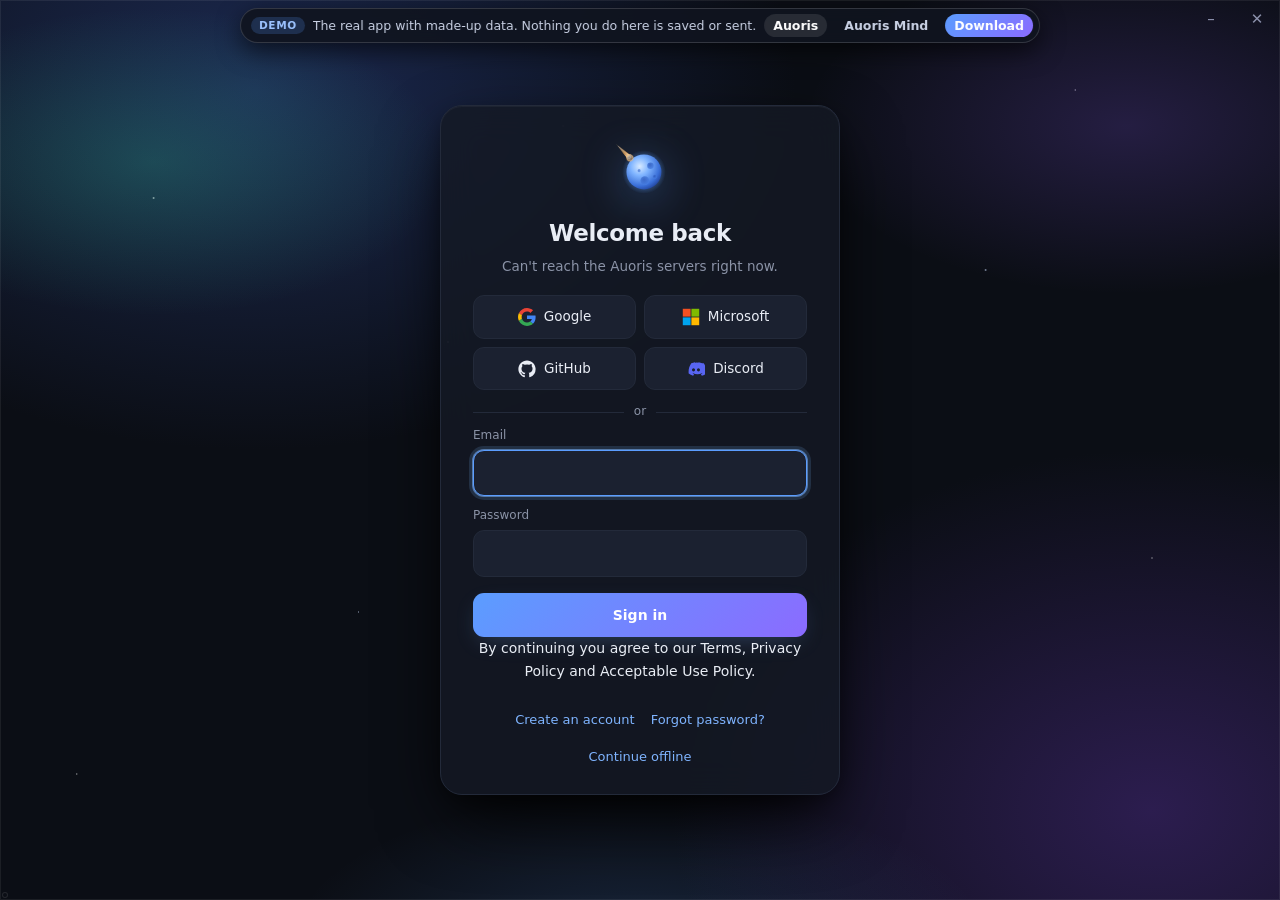
==== docs/demo/index.html @ c7fcf9b1 "Site: changelog v1.10.24" ====
<!DOCTYPE html>
<html>
<head>
<meta charset="utf-8">
<meta http-equiv="Content-Security-Policy" content="default-src 'none'; script-src 'self'; style-src 'unsafe-inline'; img-src 'self' data: blob: https:; media-src 'self' data: blob: https:; font-src data:; connect-src 'self'; frame-src about: blob: data:; base-uri 'none'; form-action 'none'"><script src="demo.js" data-version="1.10.24"></script>
<title>Auoris</title>
<style>
  :root {
    --bg: #0e1119; --side: #121622; --panel: #161b27; --panel2: #1d2331; --border: #262d3d; --border2: #33405a;
    --text: #e9edf5; --muted: #8b93a7; --dim: #5d6579;
    --text2: color-mix(in srgb, var(--text) 74%, var(--muted));   /* soft text: nav items, chips, menus */
    --field: color-mix(in srgb, var(--bg) 75%, transparent);        /* inputs and inset cards */
    --ease: cubic-bezier(.2, .8, .2, 1);
    --acc: #7fb4ff; --acc2: #5b9dff; --accbg: #141d33; --accline: #2b4680;
    --ok: #6ee7a0; --warn: #fbbf5a; --err: #ff7b7b; --code: #0c0c0e; --think: #c4b5fd;
  }
  * { box-sizing: border-box; }
  html, body { margin: 0; height: 100%; background: var(--bg); color: var(--text);
    font: 14px/1.6 "Segoe UI Variable Text", "Segoe UI", system-ui, sans-serif; overflow: hidden; }
  body { display: flex; }
  ::-webkit-scrollbar { width: 10px; height: 10px; }
  ::-webkit-scrollbar-thumb { background: var(--border2); border-radius: 10px; border: 3px solid transparent; background-clip: content-box; }
  ::-webkit-scrollbar-thumb:hover { background-color: var(--dim); }
  button, select { background: transparent; color: var(--text); border: 1px solid transparent;
    border-radius: 8px; padding: 6px 10px; cursor: pointer; font: inherit; font-size: 13px; }
  select { appearance: none; padding-right: 22px;
    background: url("data:image/svg+xml,%3Csvg xmlns='http://www.w3.org/2000/svg' width='10' height='6'%3E%3Cpath d='M1 1l4 4 4-4' stroke='%238e8e97' fill='none' stroke-width='1.5'/%3E%3C/svg%3E") no-repeat right 8px center; }
  select option { background: var(--panel); }
  .btn { border-color: var(--border); background: var(--panel2); }
  .btn:hover, select:hover, .icon:hover { background-color: var(--panel2); border-color: var(--border2); }
  .primary { background: var(--acc); color: #08111f; font-weight: 600; border-color: var(--acc); }
  .primary:hover { background: color-mix(in srgb, var(--acc) 78%, #fff); border-color: color-mix(in srgb, var(--acc) 78%, #fff); }
  .danger { background: var(--accbg); border-color: var(--accline); color: var(--acc); }
  .icon { color: var(--muted); padding: 6px 8px; }
  .icon:hover { color: var(--text); }
  .logo { flex: none; }
  .mic-rec { color: var(--err) !important; animation: ring 1.6s infinite; }

  /* ---- sidebar */
  #side { width: 264px; flex: none; background: var(--side); border-right: 1px solid var(--border);
    display: flex; flex-direction: column; min-height: 0; }
  body.noside #side { display: none; }
  @media (max-width: 760px) { body:not(.showside) #side { display: none; } }
  .brand { display: flex; align-items: center; gap: 10px; padding: 0 16px; height: 46px; margin-bottom: 8px; cursor: default; user-select: none; }
  .brand b { font-size: 15px; font-weight: 600; letter-spacing: .01em; }
  .sidetop { padding: 0 12px 8px; display: flex; flex-direction: column; gap: 8px; }
  #newBtn { width: 100%; display: flex; align-items: center; justify-content: center; gap: 6px; }
  #search { background: var(--bg); color: var(--text); border: 1px solid var(--border); border-radius: 8px;
    padding: 7px 10px; font: inherit; font-size: 13px; outline: 0; }
  #search:focus { border-color: var(--accline); }
  .snav #search { margin: 4px 0; }
  #chats { flex: 1; overflow-y: auto; padding: 0 8px 12px; }
  .grp { color: var(--dim); font-size: 11px; font-weight: 600; text-transform: uppercase; letter-spacing: .06em; margin: 14px 10px 4px; }
  #dlgPane { position: absolute; right: 12px; top: 58px; bottom: 132px; width: min(400px, 40%); z-index: 30; display: flex; flex-direction: column;
    background: var(--side); border: 1px solid var(--border); border-radius: 14px; box-shadow: 0 10px 40px rgba(0,0,0,.35); overflow: hidden; }
  #dlgPane[hidden] { display: none; }
  body.dlgOpen #chat { padding-right: min(412px, 41%); }
  .dlgHead { display: flex; align-items: center; justify-content: space-between; padding: 10px 12px; border-bottom: 1px solid var(--border); }
  #dlgList { overflow: auto; padding: 10px; display: flex; flex-direction: column; gap: 10px; }
  .dlgItem { border: 1px solid var(--border); border-radius: 10px; padding: 10px; background: var(--bg); }
  .dlgItem.running { border-color: var(--accline); }
  .dlgItem.failed { border-color: var(--err); }
  .dlgTop { display: flex; justify-content: space-between; gap: 8px; font-size: 12px; margin-bottom: 6px; }
  .dlgModel { font-weight: 600; }
  .dlgState { color: var(--muted); }
  .dlgItem.running .dlgState { color: var(--acc); }
  .dlgPrompt summary { cursor: pointer; color: var(--muted); font-size: 12px; }
  .dlgText { white-space: pre-wrap; font-size: 12px; color: var(--muted); margin: 6px 0; max-height: 220px; overflow: auto; }
  .dlgResp { font-size: 13px; white-space: pre-wrap; overflow-wrap: anywhere; }
  .dlgResp p, .dlgResp ul, .dlgResp ol, .dlgResp pre { white-space: normal; margin: .4em 0; }
  .dlgResp pre { white-space: pre; overflow: auto; }
  .dlgImgs { display: flex; flex-wrap: wrap; gap: 6px; margin-top: 6px; }
  .dlgImgs img { width: 46%; border-radius: 8px; cursor: zoom-in; }
  .dlgImgs img.big { width: 100%; cursor: zoom-out; }
  .grp.chfold { cursor: pointer; text-transform: none; letter-spacing: 0; font-size: 12px; user-select: none; }
  .grp.chfold:hover { color: var(--fg, #ddd); }
  .ci.infold { margin-left: 12px; }
  .ci { display: flex; align-items: center; gap: 4px; padding: 7px 10px; border-radius: 8px; cursor: pointer; font-size: 13px; color: var(--text2); }
  .ci:hover { background: var(--panel2); }
  .ci.active { background: var(--accbg); color: var(--text); box-shadow: inset 2px 0 0 var(--acc); }
  .ci .t { flex: 1; overflow: hidden; text-overflow: ellipsis; white-space: nowrap; }
  .ci .acts { display: none; gap: 2px; }
  .ci:hover .acts { display: flex; }
  .ci .acts b { font-weight: normal; color: var(--muted); padding: 0 5px; border-radius: 5px; font-size: 12px; }
  .ci .acts b:hover { color: var(--text); background: var(--border2); }
  .ci input { flex: 1; min-width: 0; background: var(--bg); color: var(--text); border: 1px solid var(--acc); border-radius: 5px; font: inherit; padding: 1px 5px; outline: 0; }
  .sidefoot { border-top: 1px solid var(--border); padding: 8px 12px; }
  .sidefoot button { width: 100%; text-align: left; color: var(--muted); }
  .sidefoot button:hover { color: var(--text); background: var(--panel2); }

  /* ---- main */
  #main { flex: 1; display: flex; flex-direction: column; min-width: 0; }
  header { display: flex; align-items: center; gap: 8px; padding: 0 0 0 10px; height: 46px; flex: none; user-select: none; cursor: default; }
  .winctl { display: flex; align-self: stretch; margin-left: 6px; }
  .winctl button { width: 46px; height: 100%; border-radius: 0; border: 0; padding: 0; display: grid; place-items: center; color: var(--muted); }
  .winctl button:hover { background: var(--panel2); color: var(--text); }
  .winctl button:active { transform: none; background: var(--border2); }
  .winctl .x:hover { background: #e81123; color: #fff; }
  .winctl .x:active { background: #b40d1b; }
  .winctl svg { width: 10px; height: 10px; stroke: currentColor; fill: none; stroke-width: 1; shape-rendering: crispEdges; }
  .rz { position: fixed; z-index: 9999; }
  .rz.n, .rz.s { left: 8px; right: 8px; height: 5px; cursor: ns-resize; } .rz.n { top: 0; } .rz.s { bottom: 0; }
  .rz.e, .rz.w { top: 8px; bottom: 8px; width: 5px; cursor: ew-resize; } .rz.e { right: 0; } .rz.w { left: 0; }
  .rz.nw, .rz.ne, .rz.sw, .rz.se { width: 10px; height: 10px; }
  .rz.nw { top: 0; left: 0; cursor: nwse-resize; } .rz.se { bottom: 0; right: 0; cursor: nwse-resize; }
  .rz.ne { top: 0; right: 0; cursor: nesw-resize; } .rz.sw { bottom: 0; left: 0; cursor: nesw-resize; }
  body.maxed .rz { display: none; }
  body::after { content: ""; position: fixed; inset: 0; border: 1px solid #28314a; pointer-events: none; z-index: 10000; }
  body.maxed::after { display: none; }
  .dot { width: 8px; height: 8px; border-radius: 50%; background: var(--warn); flex: none; box-shadow: 0 0 0 3px #fbbf5a22; }
  .dot.ready { background: var(--ok); box-shadow: 0 0 0 3px #6ee7a022; }
  .dot.error { background: var(--err); box-shadow: 0 0 0 3px #ff7b7b22; }
  .dot.wait { background: var(--acc); box-shadow: 0 0 0 3px color-mix(in srgb, var(--acc) 14%, transparent); }
  #status { color: var(--muted); font-size: 13px; flex: 1; min-width: 80px; overflow: hidden; text-overflow: ellipsis; white-space: nowrap; }
  #cwdBtn { display: flex; align-items: center; gap: 6px; max-width: 45%; color: var(--muted); font-size: 12px; border-color: var(--border); }
  #cwd { font-family: "Cascadia Code", Consolas, monospace; overflow: hidden; text-overflow: ellipsis; white-space: nowrap; direction: rtl; }
  #chat { flex: 1; overflow-y: auto; padding: 8px 20px; }
  .inner { max-width: 820px; margin: 0 auto; }
  .msg { margin: 0 0 18px; }
  .msg.user .bubble { background: var(--panel2); border-radius: 16px 16px 4px 16px;
    padding: 9px 15px; margin-left: auto; max-width: 80%; width: fit-content; white-space: pre-wrap; word-wrap: break-word; }
  .msg.user .atts { display: flex; gap: 6px; flex-wrap: wrap; justify-content: flex-end; margin-bottom: 6px; }
  .msg.assistant .bubble { word-wrap: break-word; }
  .bubble p { margin: 0 0 10px; }
  .bubble > :last-child { margin-bottom: 0; }
  .bubble pre { background: var(--code); border: 1px solid var(--border); border-radius: 10px;
    padding: 12px 14px; overflow-x: auto; position: relative; }
  .bubble code { font-family: "Cascadia Code", Consolas, monospace; font-size: 12.5px; }
  .bubble :not(pre) > code { background: var(--panel2); padding: 1px 6px; border-radius: 5px; color: color-mix(in srgb, var(--acc) 55%, #fff); }
  .bubble h2, .bubble h3, .bubble h4 { margin: 16px 0 8px; line-height: 1.3; }
  .bubble ul, .bubble ol { margin: 0 0 10px; padding-left: 22px; }
  .bubble, .bubble *, pre, pre *, code, #log { -webkit-user-select: text; user-select: text; cursor: text; }
  .bubble button, pre button, .turnbar, .turnbar * { -webkit-user-select: none; user-select: none; cursor: pointer; }
  .copy { position: absolute; top: 7px; right: 7px; padding: 2px 8px; font-size: 11px; color: var(--muted); border: 1px solid var(--border); background: var(--panel); opacity: 0; transition: opacity .15s; }
  pre:hover .copy { opacity: 1; }
  details.think { margin: 0 0 10px; font-size: 13px; }
  details.think summary { cursor: pointer; color: var(--think); list-style: none; display: inline-flex; align-items: center; gap: 6px; user-select: none; }
  details.think summary::before { content: "▸"; font-size: 10px; transition: transform .15s; }
  details.think[open] summary::before { transform: rotate(90deg); }
  details.think div { white-space: pre-wrap; color: var(--muted); border-left: 2px solid #3b3358; padding-left: 12px; margin-top: 6px; max-height: 320px; overflow-y: auto; }
  .tool { border: 1px solid var(--border); border-radius: 10px; margin: 6px 0; background: var(--panel); overflow: hidden; }
  .tool .head { display: flex; align-items: center; gap: 10px; padding: 7px 12px; cursor: pointer; font-size: 12.5px; }
  .tool .head:hover { background: var(--panel2); }
  .tool .ico { width: 16px; text-align: center; color: var(--muted); }
  .tool .name { color: var(--text); font-weight: 600; white-space: nowrap; }
  .tool .summary { color: var(--muted); overflow: hidden; text-overflow: ellipsis; white-space: nowrap; flex: 1; font-family: "Cascadia Code", Consolas, monospace; font-size: 12px; }
  .tool .state { font-size: 11px; padding: 1px 8px; border-radius: 20px; background: var(--panel2); color: var(--muted); }
  .tool .state.done { color: var(--ok); background: #6ee7a014; }
  .tool .state.bad { color: var(--err); background: #ff7b7b14; }
  .tool .body { display: none; border-top: 1px solid var(--border); }
  .tool.open .body { display: block; }
  .tool pre { margin: 0; padding: 10px 12px; max-height: 360px; overflow: auto; font: 12px/1.5 "Cascadia Code", Consolas, monospace; white-space: pre-wrap; word-break: break-word; background: var(--code); }
  .tool .args { border-bottom: 1px solid var(--border); color: var(--text2); }
  .approve { display: flex; gap: 8px; align-items: center; padding: 9px 12px; background: var(--accbg); border-top: 1px solid var(--accline); font-size: 13px; flex-wrap: wrap; }
  .approve span { flex: 1; color: var(--acc); min-width: 120px; font-weight: 600; }
  .errbox { color: var(--err); border: 1px solid var(--accline); background: var(--accbg); padding: 9px 13px; border-radius: 10px; margin: 8px 0; white-space: pre-wrap; font-size: 13px; }
  #working { display: none; align-items: center; gap: 10px; color: var(--muted); font-size: 12.5px; margin: 4px 0 16px; }
  #working.on { display: flex; }
  #working .dots { display: inline-flex; gap: 4px; }
  #working .dots i { width: 6px; height: 6px; border-radius: 50%; background: var(--acc); animation: blink 1.2s infinite ease-in-out; }
  #working .dots i:nth-child(2) { animation-delay: .2s; } #working .dots i:nth-child(3) { animation-delay: .4s; }
  @keyframes blink { 0%, 80%, 100% { opacity: .2; transform: scale(.8); } 40% { opacity: 1; transform: scale(1); } }
  .turnbar { display: flex; gap: 2px; margin: -10px 0 14px; }
  .turnbar button { color: var(--dim); font-size: 12px; padding: 3px 8px; }
  .turnbar button:hover { color: var(--text); background: var(--panel2); }

  /* ---- composer */
  #composer { padding: 6px 20px 16px; }
  #composer .inner { background: var(--panel); border: 1px solid var(--border); border-radius: 16px; padding: 10px 10px 8px;
    box-shadow: 0 8px 30px #0006; transition: border-color .15s; }
  #composer .inner:focus-within { border-color: var(--border2); }
  #composer.drag .inner { border-color: var(--acc); border-style: dashed; }
  /* queued follow-ups: shown in the chat as pending user bubbles */
  #queue:not(:empty) { display: flex; flex-direction: column; align-items: flex-end; gap: 10px; margin: 4px 0 18px; }
  .qi { max-width: 80%; display: flex; flex-direction: column; align-items: flex-end; gap: 4px; }
  .qi .qb { background: transparent; border: 1px dashed var(--border2); border-radius: 16px 16px 4px 16px; padding: 9px 15px;
    white-space: pre-wrap; word-wrap: break-word; color: var(--text2); }
  .qi .qm { display: flex; align-items: center; gap: 2px; font-size: 11.5px; color: var(--dim); }
  .qi .qm .qtag { display: inline-flex; align-items: center; gap: 5px; margin-right: 4px; }
  .qi .qm .qtag::before { content: ""; width: 6px; height: 6px; border-radius: 50%; background: var(--warn); animation: pulse 1.6s infinite; }
  .qi .qm button { padding: 2px 8px; font-size: 11.5px; color: var(--muted); opacity: 0; transition: opacity .15s, background .15s, color .15s; }
  .qi:hover .qm button, .qi.editing .qm button { opacity: 1; }
  .qi .qm button:hover { color: var(--text); background: var(--panel2); }
  .qi .qm button.now { color: var(--acc); opacity: 1; }
  .qi textarea { width: min(520px, 70vw); background: var(--panel2); color: var(--text); border: 1px solid var(--accline); border-radius: 14px;
    font: inherit; padding: 9px 14px; resize: vertical; min-height: 40px; outline: 0; }

  /* views */
  .view { flex: 1; display: flex; flex-direction: column; min-height: 0; overflow-x: clip; }
  .view[hidden] { display: none; }
  #exploreView, #routinesView { overflow-y: auto; }
  .vwrap { max-width: 980px; width: 100%; margin: 0 auto; padding: 8px 24px 40px; animation: riseIn .4s var(--ease) both; }
  .vhead { display: flex; align-items: flex-start; justify-content: space-between; gap: 16px; margin: 6px 0 18px; }
  .vhead h2 { margin: 0 0 4px; font-size: 22px; font-weight: 700; letter-spacing: -.01em; }
  .vsub { color: var(--muted); font-size: 13px; max-width: 640px; }
  .snav { display: flex; flex-direction: column; gap: 2px; }
  .navtabs { display: flex; gap: 2px; background: var(--panel2); border-radius: 8px; padding: 2px; margin: 4px 0 6px; }
  .navtab { flex: 1; text-align: center; font-size: 12px; font-weight: 600; padding: 5px 0; border-radius: 6px; color: var(--dim); }
  .navtab.on { background: var(--panel); color: var(--text); }
  .navgroup { display: flex; flex-direction: column; gap: 2px; }
  .navgroup[hidden] { display: none; }
  .snav button { display: flex; align-items: center; gap: 10px; width: 100%; text-align: left; color: var(--text2); padding: 7px 10px; }
  .snav button span { width: 18px; text-align: center; }
  .snav button:hover { background: var(--panel2); }
  .snav button.on { background: var(--accbg); color: var(--text); box-shadow: inset 2px 0 0 var(--acc); }
  /* Auoris (Minecraft, social) and Auoris Mind (the AI) are this one page: each hides the other's parts (appMode) */
  .app-auoris #modeSeg, .app-auoris #newBtn, .app-auoris #search, .app-auoris #chats, .app-auoris .navtabs, .app-auoris #navExplore,
  .app-auoris #navRoutines, .app-auoris #navBrowser, .app-auoris #navArtifacts, .app-auoris #navProjects, .app-auoris #dot, .app-auoris #status,
  .app-auoris #ctxMeter, .app-auoris #ttsStop, .app-auoris #incogBtn, .app-auoris #tasksBtn, .app-auoris #callBtn, .app-auoris #cwdBtn,
  .app-auoris .settabs [data-tab="model"], .app-auoris .settabs [data-tab="providers"], .app-auoris .settabs [data-tab="browser"],
  .app-auoris .settabs [data-tab="personas"], .app-auoris .settabs [data-tab="prompts"],
  .app-mind #navMinecraft, .app-mind #navMessages, .app-mind #navMind, .app-mind #mcMindBtn, .app-mind .settabs [data-tab="discord"] { display: none !important; }
  .app-auoris .sidefoot { margin-top: auto; }   /* the chat list that filled the sidebar is hidden */
  .snav b { font-weight: 500; }
  .snav kbd { margin-left: auto; font: 11px "Segoe UI", sans-serif; color: var(--dim); opacity: 0; transition: opacity .15s; }
  .snav button:hover kbd { opacity: 1; }
  .snav .ni { width: 18px; height: 18px; flex: none; fill: none; stroke: currentColor; stroke-width: 1.7; stroke-linecap: round; stroke-linejoin: round; opacity: .85; }
  .snav button { gap: 12px; }
  .snav .newnav .ni { color: var(--acc); opacity: 1; }
  .snav .newnav b { font-weight: 600; color: var(--text); }
  .pmenu .mh div { min-width: 0; overflow: hidden; } .pmenu .mh div > * { overflow: hidden; text-overflow: ellipsis; white-space: nowrap; }
  .pmenu .mh small { display: block; overflow: hidden; text-overflow: ellipsis; white-space: nowrap; }
  .snav em { margin-left: auto; font-style: normal; font-size: 11px; color: var(--acc); }
  /* explore */
  .pinitem .svav { width: 34px; height: 34px; flex: none; border-radius: 50%; display: grid; place-items: center; font-weight: 700; color: #fff; background-color: var(--c, #5b9dff); font-size: 13px; }
  .exbar input, .svform input, .svcomposer input, #composer input { color: var(--text); -webkit-text-fill-color: var(--text); caret-color: var(--text); }
  .histend { text-align: center; color: var(--muted); font-size: 12px; padding: 12px 0 6px; }
  .exbar { display: flex; gap: 8px; margin-bottom: 18px; }
  .exbar input { flex: 1; background: var(--panel); color: var(--text); border: 1px solid var(--border); border-radius: 10px; padding: 10px 14px; font: inherit; outline: 0; }
  .exbar input:focus { border-color: var(--accline); box-shadow: 0 0 0 3px color-mix(in srgb, var(--acc) 10%, transparent); }
  .exbar select { background-color: var(--panel); border: 1px solid var(--border); border-radius: 10px; padding: 0 30px 0 12px; }
  .exsec { margin-bottom: 20px; }
  .exinst { display: flex; flex-wrap: wrap; gap: 8px; }
  .ichip { display: flex; align-items: center; gap: 8px; background: var(--panel); border: 1px solid var(--border); border-radius: 10px; padding: 6px 6px 6px 12px; font-size: 13px; max-width: 100%; animation: pop .3s var(--ease) both; }
  .ichip.cur { border-color: var(--accline); background: var(--accbg); }
  .ichip .n { overflow: hidden; text-overflow: ellipsis; white-space: nowrap; max-width: 360px; }
  .ichip small { color: var(--dim); }
  .ichip button { padding: 3px 9px; font-size: 12px; color: var(--muted); }
  .ichip button:hover { color: var(--text); background: var(--panel2); }
  .ichip .cur-tag { font-size: 11px; color: var(--acc); padding: 0 6px; }
  .exgrid { display: grid; grid-template-columns: repeat(auto-fill, minmax(280px, 1fr)); gap: 10px; }
  .mcard { background: var(--panel); border: 1px solid var(--border); border-radius: 12px; padding: 12px 14px; cursor: pointer; text-align: left;
    display: flex; flex-direction: column; gap: 6px; animation: riseIn .4s var(--ease) both; transition: border-color .15s, transform .2s var(--ease), background .15s; }
  .mcard:hover { border-color: var(--accline); transform: translateY(-2px); background: var(--panel2); }
  .mcard .own { font-size: 11.5px; color: var(--dim); overflow: hidden; text-overflow: ellipsis; white-space: nowrap; }
  .mcard .nm { font-weight: 600; font-size: 14px; overflow: hidden; text-overflow: ellipsis; white-space: nowrap; }
  .mcard .st { display: flex; gap: 12px; font-size: 12px; color: var(--muted); flex-wrap: wrap; }
  .exmore { display: flex; flex-direction: column; align-items: center; gap: 10px; margin: 18px 0 8px; color: var(--dim); font-size: 12px; }
  .exmore button { min-width: 200px; }
  .psize { display: flex; align-items: center; gap: 6px; flex-wrap: wrap; }
  .pbadge { font-size: 12px; font-weight: 700; color: var(--text); background: var(--accbg); border: 1px solid var(--accline); padding: 1px 8px; border-radius: 6px; }
  .pbadge small { font-weight: 500; color: var(--muted); }
  #exSize { margin: -6px 0 18px; }
  .tagp { font-size: 10.5px; padding: 1px 7px; border-radius: 20px; background: var(--panel2); color: var(--muted); }
  .tagp.v { color: var(--think); background: #c4b5fd14; } .tagp.u { color: var(--warn); background: #fbbf5a14; }
  .exempty { color: var(--muted); padding: 30px; text-align: center; grid-column: 1 / -1; }
  .skel { height: 92px; border-radius: 12px; background: linear-gradient(90deg, var(--panel) 0%, var(--panel2) 50%, var(--panel) 100%) 0 0 / 200% 100%; animation: shimmer 1.3s linear infinite; }
  #exDlg { width: min(940px, 96vw); }
  .artcard { display: flex; align-items: center; gap: 12px; padding: 10px 14px; border: 1px solid var(--border); border-radius: 12px;
    background: var(--panel); margin-bottom: 8px; cursor: pointer; animation: riseIn .35s var(--ease) both; transition: border-color .15s, transform .15s var(--ease), background .15s; }
  .artcard:hover { border-color: var(--accline); background: var(--panel2); transform: translateX(2px); }
  .artcard .arti { font-size: 18px; flex: none; width: 26px; text-align: center; }
  .artcard .artmain { flex: 1; min-width: 0; }
  .artcard .artname { font-weight: 600; font-size: 13.5px; overflow: hidden; text-overflow: ellipsis; white-space: nowrap; }
  .artcard .artsub { font-size: 11.5px; color: var(--dim); overflow: hidden; text-overflow: ellipsis; white-space: nowrap; font-family: "Cascadia Code", Consolas, monospace; }
  .artcard .artmeta { flex: none; display: flex; align-items: center; gap: 10px; font-size: 12px; color: var(--muted); }
  .artcard .artwhen { white-space: nowrap; }
  .artcard .artchat { max-width: 200px; overflow: hidden; text-overflow: ellipsis; white-space: nowrap; }
  #switchDlg { width: min(480px, 92vw); }
  .swopt { display: flex; flex-direction: column; align-items: flex-start; gap: 2px; width: 100%; text-align: left;
    padding: 9px 12px; border-radius: 9px; margin-bottom: 4px; color: var(--text2); border: 1px solid transparent; background: transparent; }
  .swopt:hover { background: var(--panel2); border-color: var(--border); }
  .swopt small { color: var(--dim); font-size: 11.5px; }
  #exDlg .qtable td:nth-child(2), #exDlg .qtable td.q { white-space: nowrap; }
  #exDlg .qtable td.q small { display: block; }
  .exmeta { display: flex; flex-wrap: wrap; gap: 8px 18px; font-size: 12.5px; color: var(--muted); margin-bottom: 14px; }
  .exmeta b { color: var(--text); font-weight: 600; }
  .qtable { width: 100%; border-collapse: collapse; font-size: 13px; }
  .qtable th { text-align: left; font-size: 11px; color: var(--dim); text-transform: uppercase; letter-spacing: .05em; font-weight: 600; padding: 6px 8px; border-bottom: 1px solid var(--border); }
  .qtable td { padding: 8px; border-bottom: 1px solid var(--border); vertical-align: middle; }
  .qtable tr:last-child td { border-bottom: 0; }
  .qtable td.q { font-family: "Cascadia Code", Consolas, monospace; font-size: 12.5px; }
  .qtable td.act { text-align: right; white-space: nowrap; }
  .qtable td.meth { white-space: nowrap; }
  .qscroll { max-height: 46vh; overflow-y: auto; border: 1px solid var(--border); border-radius: 10px; }
  .qscroll .qtable th { position: sticky; top: 0; background: var(--panel); z-index: 1; }
  .exdlbar { display: flex; align-items: center; justify-content: space-between; gap: 12px; margin-bottom: 10px; }
  .mb { display: inline-block; font-size: 11px; padding: 1px 7px; border-radius: 20px; margin-right: 4px; cursor: default; }
  .mb.ok { color: var(--ok); background: #6ee7a014; } .mb.no { color: var(--dim); background: var(--panel2); text-decoration: line-through; }
  .mb.need { color: var(--warn); background: #fbbf5a14; }
  .mchk { font-size: 11.5px; color: var(--dim); animation: pulseTxt 1.2s ease-in-out infinite; }
  @keyframes pulseTxt { 50% { opacity: .4; } }
  .jprog { min-width: 170px; text-align: left; } .jprog .pbar { display: block; }
  .tools { display: grid; grid-template-columns: repeat(3, 1fr); gap: 8px; }
  .dtool { position: relative; display: flex; align-items: center; gap: 10px; padding: 9px 12px; border: 1px solid var(--border); border-radius: 12px; background: var(--panel); overflow: hidden; }
  .dtool .ti { width: 22px; height: 22px; border-radius: 50%; display: grid; place-items: center; font-size: 12px; flex: none; }
  .dtool.ok .ti { background: #6ee7a01f; color: var(--ok); } .dtool.miss .ti { background: #fbbf5a1f; color: var(--warn); }
  .dtool b { display: block; font-size: 13px; } .dtool small { color: var(--muted); font-size: 11.5px; }
  .dtool > div:nth-child(2) { flex: 1; min-width: 0; }
  .dtool .pbar { position: absolute; left: 0; right: 0; bottom: 0; margin: 0; height: 3px; border-radius: 0; display: none; }
  .dtool .pbar.show { display: block; }
  .jobs { background: var(--panel); border: 1px solid var(--border); border-radius: 12px; padding: 10px 14px; }
  .jobs .ulabel { display: flex; justify-content: space-between; align-items: center; }
  .job { display: grid; grid-template-columns: 1fr auto; gap: 2px 12px; padding: 7px 0; border-top: 1px solid var(--border); font-size: 13px; }
  .job .jn .q { font-family: "Cascadia Code", Consolas, monospace; font-size: 12px; color: var(--acc); } .job small { color: var(--dim); }
  .job .js { display: flex; gap: 8px; align-items: center; color: var(--muted); font-size: 12px; max-width: 360px; }
  .job .js span { overflow: hidden; text-overflow: ellipsis; white-space: nowrap; }
  .job .pbar { grid-column: 1 / -1; display: block; margin-top: 3px; }
  .job.done .js { color: var(--ok); } .job.failed .js { color: var(--err); } .job.cancelled { opacity: .6; }
  .fit { font-size: 11px; padding: 2px 8px; border-radius: 20px; white-space: nowrap; }
  .fit.g { color: var(--ok); background: #6ee7a014; } .fit.m { color: var(--warn); background: #fbbf5a14; } .fit.b { color: var(--err); background: #ff7b7b14; }
  .pbar { height: 5px; border-radius: 3px; background: var(--panel2); overflow: hidden; margin-top: 5px; min-width: 120px; }
  .pbar i { display: block; height: 100%; background: var(--acc); width: 0; transition: width .3s; }
  .ptxt { font-size: 11px; color: var(--muted); }
  .exfoot { display: flex; justify-content: space-between; align-items: center; margin-top: 14px; font-size: 12px; color: var(--dim); gap: 12px; }
  .linkb { color: var(--acc); padding: 4px 8px; }
  /* routines */
  .rcard { background: var(--panel); border: 1px solid var(--border); border-radius: 14px; padding: 14px 16px; margin-bottom: 10px;
    display: grid; grid-template-columns: 1fr auto; gap: 6px 16px; animation: riseIn .4s var(--ease) both; }
  .rcard.off { opacity: .6; }
  .rcard.run { border-color: var(--accline); box-shadow: 0 0 0 3px color-mix(in srgb, var(--acc) 10%, transparent); }
  .rcard .rn { font-weight: 600; font-size: 15px; display: flex; align-items: center; gap: 8px; }
  .rcard .rp { color: var(--muted); font-size: 13px; grid-column: 1; overflow: hidden; display: -webkit-box; -webkit-line-clamp: 2; -webkit-box-orient: vertical; }
  .rcard .rs { grid-column: 1 / -1; display: flex; flex-wrap: wrap; gap: 6px 16px; font-size: 12px; color: var(--dim); margin-top: 4px; align-items: center; }
  .rcard .rs b { color: var(--muted); font-weight: 600; }
  .rcard .ra { grid-row: 1 / 3; grid-column: 2; display: flex; align-items: flex-start; gap: 4px; }
  .rcard .ra button { padding: 5px 10px; font-size: 12.5px; }
  #tasksPanel { position: absolute; top: 52px; right: 12px; z-index: 60; width: 380px; max-width: calc(100% - 24px); max-height: calc(100% - 140px);
    display: flex; flex-direction: column; background: color-mix(in srgb, var(--panel) 92%, transparent); backdrop-filter: blur(14px);
    border: 1px solid var(--border2); border-radius: 14px; box-shadow: 0 18px 50px rgba(0,0,0,.5); animation: tkIn .22s var(--ease) both; }
  #tasksPanel[hidden] { display: none; }
  @keyframes tkIn { from { opacity: 0; transform: translateX(14px); } to { opacity: 1; transform: none; } }
  .tkhead { display: flex; align-items: center; justify-content: space-between; padding: 10px 10px 6px 14px; }
  .tkhead span { display: flex; gap: 4px; align-items: center; }
  .tkbody { overflow-y: auto; padding: 0 10px 10px; }
  #tasksPanel .rcard { padding: 10px 12px; margin-bottom: 8px; border-radius: 11px; }
  #tasksPanel .rcard .rn { font-size: 13.5px; }
  #tasksPanel .rcard .rp { font-size: 12px; }
  #tasksPanel .rcard .ra { grid-row: auto; grid-column: 1 / -1; }
  #tasksPanel .rsum { max-height: 54px; font-size: 12px; }
  #tasksBtn em { font-style: normal; color: var(--acc); font-size: 11px; }
  #tasksBtn.on { color: var(--acc); border-color: var(--accline); }
  .tkh { margin: 8px 2px 6px; font-size: 12px; text-transform: uppercase; letter-spacing: .06em; color: var(--dim); }
  .tkempty { color: var(--dim); font-size: 13px; padding: 6px 2px; }
  .rstat.ok { color: var(--ok); } .rstat.error { color: var(--err); } .rstat.stopped { color: var(--warn); }
  .rsum { grid-column: 1 / -1; font-size: 12.5px; color: var(--text2); background: var(--bg); border: 1px solid var(--border); border-radius: 10px; padding: 8px 12px; margin-top: 6px; white-space: pre-wrap; max-height: 64px; overflow: hidden; }
  .switch { position: relative; width: 34px; height: 20px; border-radius: 20px; background: var(--border2); cursor: pointer; transition: background .2s; flex: none; border: 0; padding: 0; }
  .switch::after { content: ""; position: absolute; top: 3px; left: 3px; width: 14px; height: 14px; border-radius: 50%; background: #fff; transition: transform .25s var(--ease); }
  #annBar { display: flex; align-items: center; gap: 10px; margin: 8px 14px 0; padding: 9px 12px; border: 1px solid var(--accline); background: var(--accbg); border-radius: 10px; font-size: 13px; }
  #annBar[hidden] { display: none; }
  #annBar .annTx { flex: 1; min-width: 0; overflow-wrap: anywhere; } #annBar .annTx span { color: var(--muted, #9aa6bd); margin-left: 8px; }
  #annBar button { background: none; border: 0; color: inherit; cursor: pointer; opacity: .7; font-size: 14px; } #annBar button:hover { opacity: 1; }
  .switch.on { background: var(--acc2); } .switch.on::after { transform: translateX(14px); }
  .switch:active { transform: none; }
  .spin { width: 12px; height: 12px; border: 2px solid var(--accline); border-top-color: var(--acc); border-radius: 50%; animation: rot .8s linear infinite; display: inline-block; }
  @keyframes rot { to { transform: rotate(360deg); } }
  .rempty { text-align: center; color: var(--muted); padding: 50px 20px; border: 1px dashed var(--border2); border-radius: 14px; }
  .rempty .big { font-size: 34px; margin-bottom: 8px; }
  #rtDlg { width: min(600px, 94vw); }
  .rtgrid { display: grid; grid-template-columns: 1fr 1fr; gap: 12px; }
  .rtgrid > div[hidden] { display: none; }
  .rtfolder { display: flex; gap: 8px; } .rtfolder input { flex: 1; } .rtfolder button { margin-bottom: 14px; }
  .rtTemplates { display: flex; flex-wrap: wrap; gap: 6px; margin-bottom: 14px; }
  .rtTemplates button { border: 1px solid var(--border); border-radius: 20px; font-size: 12px; padding: 4px 11px; color: var(--text2); }
  .rtTemplates button:hover { border-color: var(--accline); }
  /* sidebar collapse (animated) */
  #side { transition: width .3s var(--ease), opacity .25s, border-color .3s; overflow: hidden; }
  body.noside #side { display: flex !important; width: 0; opacity: 0; border-right-color: transparent; pointer-events: none; }
  #side > * { min-width: 264px; }
  .brand .collapse { margin-left: auto; padding: 5px; }
  .brand .collapse svg, #sideBtn svg { width: 17px; height: 17px; stroke: currentColor; fill: none; stroke-width: 1.4; display: block; }
  /* Chat / Code switch */
  .modeseg { position: relative; display: grid; grid-template-columns: 1fr 1fr; margin: 0 12px 10px; padding: 3px; background: var(--bg); border: 1px solid var(--border); border-radius: 10px; min-width: 0 !important; }
  .modeseg button { position: relative; z-index: 1; display: flex; align-items: center; justify-content: center; gap: 6px; padding: 6px; color: var(--muted); border-radius: 7px; }
  .modeseg button b { font-weight: 600; }
  .modeseg button.on { color: var(--text); }
  .modeseg button:hover:not(.on) { color: var(--text); background: transparent; }
  .modeseg .modeind { position: absolute; top: 3px; bottom: 3px; left: 3px; width: calc(50% - 3px); border-radius: 7px; background: var(--panel2);
    box-shadow: 0 1px 0 #ffffff10 inset, 0 2px 8px #0005; transition: transform .35s var(--ease); }
  .modeseg[data-mode="code"] .modeind { transform: translateX(100%); }
  body.mode-chat #cwdBtn, body.mode-chat #folderBtn { display: none; }
  /* profile */
  .sidefoot { align-items: center; padding: 8px 10px; }
  .sidefoot #settingsBtn { flex: none; width: auto; font-size: 16px; padding: 6px 9px; }
  .sidefoot .profbtn { width: auto; }
  .profbtn { flex: 1; display: flex; align-items: center; gap: 10px; padding: 6px 8px; min-width: 0; text-align: left; border-radius: 10px; }
  .profbtn:hover, .profbtn.open { background: var(--panel2); }
  .avatar { width: 30px; height: 30px; border-radius: 50%; display: grid; place-items: center; font-weight: 700; font-size: 13px; color: #fff; flex: none;
    background: var(--pc, #5b9dff); box-shadow: 0 0 0 2px #ffffff14 inset; }
  .avatar.big { width: 56px; height: 56px; font-size: 22px; }
  .pinfo { flex: 1; min-width: 0; display: flex; flex-direction: column; line-height: 1.25; }
  .pinfo .prow { display: flex; align-items: center; gap: 5px; min-width: 0; }
  .pinfo b { font-size: 13px; font-weight: 600; overflow: hidden; text-overflow: ellipsis; white-space: nowrap; }
  .pinfo small { font-size: 11.5px; color: var(--dim); overflow: hidden; text-overflow: ellipsis; white-space: nowrap; }
  #profBadge { font-style: normal; flex: none; display: inline-flex; line-height: 0; } .lbadge { display: inline-block; vertical-align: -3px; margin-left: 5px; image-rendering: auto; }
  #profBadge[hidden] { display: none; }
  .chev { color: var(--dim); font-size: 11px; transition: transform .2s; }
  .profbtn.open .chev { transform: rotate(180deg); }
  .pmenu { position: fixed; z-index: 9500; width: 250px; background: var(--panel); border: 1px solid var(--border2); border-radius: 12px; padding: 6px;
    box-shadow: 0 18px 50px #000b; animation: menuIn .18s var(--ease) both; }
  .pmenu[hidden] { display: none; }
  @keyframes menuIn { from { opacity: 0; transform: translateY(8px) scale(.98); } to { opacity: 1; transform: none; } }
  .pmenu .mh { padding: 8px 10px 8px; font-size: 12px; color: var(--muted); border-bottom: 1px solid var(--border); margin-bottom: 4px; display: flex; gap: 10px; align-items: center; }
  .pmenu .mh b { display: block; color: var(--text); font-size: 13px; }
  .pmenu .mi { width: 100%; display: flex; align-items: center; gap: 10px; padding: 7px 10px; border-radius: 8px; text-align: left; font-size: 13px; color: var(--text2); }
  .pmenu .mi:hover, .pmenu .mi.hov { background: var(--panel2); }
  .pmenu .mi span.i { width: 18px; text-align: center; opacity: .85; }
  .pmenu .mi kbd { margin-left: auto; font: 11px "Segoe UI", sans-serif; color: var(--dim); }
  .pmenu .mi .arr { margin-left: auto; color: var(--dim); }
  .pmenu .sep2 { height: 1px; background: var(--border); margin: 4px 6px; }
  .pmenu.sub { width: 200px; max-height: 360px; overflow-y: auto; }
  .pmenu .mi.cur::after { content: "✓"; margin-left: auto; color: var(--acc); }
  /* incognito */
  .incog { display: flex; align-items: center; gap: 6px; font-size: 12px; }
  .incog svg { width: 17px; height: 17px; stroke: currentColor; fill: none; stroke-width: 1.5; }
  .incog span { display: none; }
  body.incognito .incog { color: #d8b4fe; background: #a855f71c; border-color: #a855f740; }
  body.incognito .incog span { display: inline; }
  body.incognito #composer .inner { border-color: #a855f766; border-style: dashed; }
  body.incognito #chat { background: radial-gradient(ellipse at top, #a855f70d, transparent 60%); }
  .incogbanner { text-align: center; color: #d8b4fe; font-size: 12.5px; margin: 0 auto 14px; padding: 6px 14px; border-radius: 20px; background: #a855f714; width: fit-content; animation: dropIn .5s var(--ease) both; }
  /* tabbed settings */
  #settings { width: min(820px, 95vw); padding: 0; overflow: hidden; }
  .setwrap { display: grid; grid-template-columns: 190px 1fr; min-height: 520px; }
  .settabs { background: var(--side); border-right: 1px solid var(--border); padding: 18px 10px; display: flex; flex-direction: column; gap: 2px; }
  .settabs h3 { margin: 0 10px 12px; }
  .settabs button { display: flex; align-items: center; gap: 10px; text-align: left; padding: 8px 10px; color: var(--text2); }
  .settabs button b { font-weight: 500; }
  .settabs button.on { background: var(--accbg); color: var(--text); box-shadow: inset 2px 0 0 var(--acc); }
  .setbody { padding: 20px 22px 16px; display: flex; flex-direction: column; max-height: 80vh; overflow-y: auto; }
  .setbody section { flex: 1; animation: riseIn .3s var(--ease) both; }
  .setbody section[hidden] { display: none; }
  .setfoot { border-top: 1px solid var(--border); padding-top: 12px; margin-top: 12px; }
  .profhero { display: flex; align-items: center; gap: 14px; margin-bottom: 18px; }
  .profhero .pname { font-size: 18px; font-weight: 700; }
  .swatches { display: flex; gap: 8px; flex-wrap: wrap; margin-bottom: 14px; }
  .sw { width: 28px; height: 28px; border-radius: 50%; border: 2px solid transparent; cursor: pointer; padding: 0; box-shadow: 0 0 0 1px #ffffff1a inset; }
  .sw.on { border-color: var(--text); transform: scale(1.1); }
  .seg { display: inline-flex; background: var(--bg); border: 1px solid var(--border); border-radius: 10px; padding: 3px; margin-bottom: 14px; gap: 2px; }
  .seg button { padding: 5px 12px; color: var(--muted); }
  .seg button.on { background: var(--panel2); color: var(--text); }
  .dangerzone { display: flex; align-items: center; justify-content: space-between; gap: 14px; padding: 12px 14px; border: 1px solid var(--border); border-radius: 12px; margin-bottom: 10px; }
  .dangerzone.red { border-color: #e5484d44; }
  .dangerzone .vsub { font-size: 12px; word-break: break-all; }
  #helpDlg { width: min(560px, 94vw); }
  .kbrow { display: flex; justify-content: space-between; padding: 7px 0; border-bottom: 1px solid var(--border); font-size: 13px; }
  .kbrow kbd { font: 12px "Cascadia Code", Consolas, monospace; background: var(--panel2); border: 1px solid var(--border2); border-bottom-width: 2px; border-radius: 6px; padding: 1px 7px; }
  #cmdHelpBtn { font-weight: 700; font-size: 14px; }
  .pmenu.cmdhelp { width: 430px; max-height: min(520px, 70vh); overflow-y: auto; padding: 8px; }
  .cmdhelp h6 { margin: 8px 6px 4px; font-size: 11px; text-transform: uppercase; letter-spacing: .06em; color: var(--dim); }
  .cmdhelp .ch { display: grid; grid-template-columns: 104px 1fr; gap: 8px; width: 100%; text-align: left; padding: 6px 8px; border-radius: 8px; align-items: baseline; }
  .cmdhelp .ch:hover { background: #ffffff0d; }
  .cmdhelp .ch code { color: var(--acc); font-size: 12.5px; background: none; padding: 0; }
  .cmdhelp .ch span { color: var(--muted); font-size: 12.5px; line-height: 1.4; }
  .cmdhelp .chfoot { margin: 8px 6px 2px; font-size: 12px; color: var(--dim); }
  dialog#cropDlg { width: min(520px, 94vw); }
  #cropStage { background: #05070c; border: 1px solid var(--border); border-radius: 10px; overflow: hidden; line-height: 0; touch-action: none; }
  #cropCv { width: 100%; height: auto; display: block; cursor: grab; }
  #cropCv.sel { cursor: move; } #cropCv.pan { cursor: grabbing; }
  .croprow { display: grid; grid-template-columns: 78px 1fr; align-items: center; gap: 10px; margin-top: 10px; }
  .croprow label { margin: 0; }
  #cropDlg input[type=range] { padding: 0; margin: 0; border: 0; background: transparent; accent-color: var(--acc); }
  .cropbtns { display: flex; gap: 8px; align-items: center; margin-top: 16px; }
  .compactcard { margin: 12px 0; border: 1px dashed var(--border2); border-radius: 12px; background: var(--panel); padding: 8px 14px; font-size: 12.5px; color: var(--muted); }
  .compactcard summary { cursor: pointer; } .compactcard .bubble { margin-top: 8px; color: var(--text); font-size: 13px; }
  .bncats { display: flex; flex-wrap: wrap; gap: 4px 16px; margin: 8px 0; } .bncats small { color: var(--dim); display: inline; }
  .bnwrap { overflow-x: auto; margin-top: 12px; } .bntab { width: 100%; border-collapse: collapse; font-size: 13px; }
  .bntab th, .bntab td { padding: 8px 10px; text-align: center; border-bottom: 1px solid var(--border); } .bntab th { font-size: 12px; max-width: 160px; overflow: hidden; text-overflow: ellipsis; white-space: nowrap; }
  .bntab td:first-child, .bntab th:first-child { text-align: left; color: var(--muted); } .bntab td b { font-size: 15px; } .bntab td small { display: block; color: var(--dim); font-size: 11px; }
  .bnall td { position: relative; } .bnall td b { font-size: 22px; } .bnall td i { position: absolute; left: 0; bottom: 0; height: 3px; transition: width .4s; } .bnbest { background: color-mix(in srgb, var(--ok) 10%, transparent); }
  .bnstop { background: none; border: 1px solid var(--border2); color: var(--err); border-radius: 6px; padding: 0 6px; cursor: pointer; font-size: 10px; margin-left: 4px; }
  .bnerr { color: var(--err); font-size: 12px; margin-top: 6px; } .bnmiss { margin-top: 10px; font-size: 12px; color: var(--muted); } .bnmiss > div { margin: 4px 0; }
  .mcprow { border: 1px solid var(--border); border-radius: 12px; padding: 10px 12px; margin-top: 8px; background: var(--panel); }
  .mcphead { display: flex; align-items: center; gap: 8px; } .mcphead small { flex: 1; min-width: 0; overflow: hidden; text-overflow: ellipsis; white-space: nowrap; color: var(--dim); }
  .mcpdot { width: 9px; height: 9px; border-radius: 50%; background: var(--dim); flex: none; } .mcpdot.ok { background: var(--ok); } .mcpdot.bad { background: var(--err); }
  .mcpmeta { font-size: 12px; color: var(--muted); margin: 6px 0 8px 17px; } .mcperr { color: var(--err); }
  .mcpact { display: flex; gap: 8px; align-items: center; margin-left: 17px; flex-wrap: wrap; }
  .mcpcat { display: grid; grid-template-columns: repeat(auto-fill, minmax(210px, 1fr)); gap: 8px; margin-top: 6px; }
  .mcpcard { border: 1px solid var(--border); border-radius: 12px; padding: 10px 12px; display: flex; flex-direction: column; gap: 4px; background: var(--panel); } .mcpcard small { color: var(--dim); flex: 1; font-size: 12px; } .mcpcard .btn { align-self: flex-start; margin-top: 4px; }
  .mcpask { margin-top: 10px; padding: 10px 12px; border: 1px solid var(--border2); border-radius: 12px; } .mcpask .row input { flex: 1; }
  .mcpcustom { margin-top: 12px; } .mcpcustom summary { cursor: pointer; color: var(--muted); font-size: 13px; } .mcpform { display: flex; flex-direction: column; gap: 8px; margin-top: 8px; }
  .linkrow { display: flex; align-items: center; gap: 10px; padding: 8px 0; border-bottom: 1px solid var(--border); flex-wrap: wrap; } .linkrow small { flex: 1; color: var(--dim); min-width: 120px; }
  .linkic { display: inline-flex; width: 22px; justify-content: center; }
  .linkchips { display: flex; flex-wrap: wrap; gap: 8px; } button.linkchip { background: none; font: inherit; font-size: 13px; cursor: pointer; } button.linkchip:hover { color: var(--text); border-color: var(--acc); }
  .rolesw { display: flex; flex-wrap: wrap; gap: 4px; } .rolesw .btn.on { color: var(--rc); border-color: var(--rc); background: color-mix(in srgb, var(--rc) 14%, transparent); }
  .hostann { display: grid; gap: 8px; padding: 0 2px 10px; } .hostann .setsel { margin: 0; font: inherit; } .hostann select.setsel { width: auto; } .hostann textarea { resize: vertical; } .linkchip { display: inline-flex; align-items: center; gap: 6px; padding: 4px 10px; border: 1px solid var(--border2); border-radius: 999px; font-size: 13px; color: var(--muted); }
  #petsDlg { width: min(860px, 94vw); } #petsDlg img[data-pet] { object-fit: contain; }
  .petgrid { display: grid; grid-template-columns: repeat(auto-fill, minmax(190px, 1fr)); gap: 12px; margin-top: 12px; }
  .petcard { border: 1px solid var(--border); border-radius: 16px; padding: 12px; display: flex; flex-direction: column; align-items: center; gap: 4px; text-align: center; background: var(--panel); transition: transform .2s, border-color .2s; }
  .petcard:hover { transform: translateY(-2px); } .petcard.on { border-color: var(--accent, #7aa2ff); box-shadow: 0 0 18px -6px var(--accent, #7aa2ff); }
  .petcard img { width: 130px; height: 130px; } .petcard.empty img { filter: grayscale(1) opacity(.35); }
  .petopts { display: grid; gap: 6px; margin: 10px 0; padding: 10px 12px; border: 1px solid var(--border); border-radius: 12px; background: var(--panel); font-size: 13px; } .petopts select { margin-left: 6px; }
  details.gbsec { border: 1px solid var(--border); border-radius: 12px; margin-bottom: 8px; background: var(--panel); }
  details.gbsec > summary { cursor: pointer; padding: 11px 14px; display: flex; align-items: center; flex-wrap: wrap; gap: 2px 0; list-style: none; }
  details.gbsec > summary::-webkit-details-marker { display: none; }
  details.gbsec > summary::before { content: '▸'; margin-right: 8px; color: var(--muted); transition: transform .15s; }
  details.gbsec[open] > summary::before { transform: rotate(90deg); }
  details.gbsec > summary small { flex-basis: 100%; color: var(--muted); padding-left: 18px; }
  details.gbsec > summary:focus-visible { outline: 2px solid var(--accent, #5b9dff); outline-offset: -2px; border-radius: 12px; }
  .gbin { padding: 0 10px 4px; }
  .ulim { margin: 8px 0; } .ulimh { display: flex; justify-content: space-between; font-size: 13px; } .ulimbar { height: 8px; border-radius: 6px; background: var(--border); overflow: hidden; margin: 4px 0; } .ulimbar i { display: block; height: 100%; border-radius: 6px; }
  .pclog { max-height: 340px; min-height: 120px; overflow: auto; display: flex; flex-direction: column; gap: 8px; padding: 8px; border: 1px solid var(--border); border-radius: 12px; background: var(--panel); margin-bottom: 8px; }
  .pcm { display: flex; flex-direction: column; max-width: 85%; } .pcm.user { align-self: flex-end; align-items: flex-end; } .pcm.pet { align-self: flex-start; }
  .pcb { white-space: pre-wrap; padding: 8px 12px; border-radius: 14px; font-size: 13.5px; background: var(--panel2, #ffffff10); } .pcm.user .pcb { background: var(--accbg, #7aa2ff33); }
  .pcb.err { color: var(--err); font-style: italic; } .pcprompt { margin-top: 6px; font-size: 12.5px; } .pcsug { display: flex; gap: 6px; flex-wrap: wrap; margin-bottom: 8px; }
  #callBar { position: fixed; left: 50%; bottom: 18px; transform: translateX(-50%); z-index: 9400; display: flex; align-items: center; gap: 10px; padding: 10px 14px; border-radius: 999px; background: var(--panel2, #1c2230); border: 1px solid var(--border2, #ffffff22); box-shadow: 0 14px 40px #0008; max-width: calc(100vw - 24px); }
  #callBar[hidden] { display: none; } #callDot { width: 10px; height: 10px; border-radius: 50%; background: var(--ok, #3ddc84); flex: none; } #callBar.listen #callDot { animation: petpulse 1s ease-in-out infinite; }
  #callBar.think #callDot { background: var(--think, #a78bfa); animation: petpulse .7s ease-in-out infinite; } #callBar.speak #callDot { background: var(--accent, #7aa2ff); }
  #callHeard { color: var(--muted); font-size: 12.5px; max-width: 280px; overflow: hidden; text-overflow: ellipsis; white-space: nowrap; }
  .petcard { position: relative; } .petsw { position: absolute; top: 10px; right: 10px; } .petcard.off img { filter: grayscale(1) opacity(.5); }
  .petcard small, .petmeta { color: var(--dim); font-size: 12px; } .petmeta em { color: var(--ok); font-style: normal; } .petbtns { display: flex; gap: 6px; margin-top: 6px; flex-wrap: wrap; justify-content: center; }
  .pethead { display: flex; align-items: center; gap: 14px; margin-bottom: 8px; } .pethead img { width: 96px; height: 96px; }
  .petwarn { border: 1px solid var(--border2); border-radius: 12px; padding: 10px 14px; font-size: 12.5px; color: var(--muted); margin: 8px 0; } .petwarn ul { margin: 6px 0 0 18px; padding: 0; } .petwarn li { margin: 4px 0; }
  .petsec { margin-top: 10px; } .petsec summary { cursor: pointer; color: var(--muted); font-size: 13px; }
  .pmem { display: grid; grid-template-columns: auto 1fr 60px auto auto; gap: 8px; align-items: center; padding: 8px 0; border-bottom: 1px solid var(--border); }
  .pmbadge { font-size: 11px; padding: 2px 8px; border-radius: 999px; border: 1px solid var(--border2); color: var(--muted); } .pmbadge.explicit { color: var(--ok); } .pmbadge.inferred { color: #fcd34d; }
  .pmconf { height: 5px; background: var(--border); border-radius: 3px; overflow: hidden; } .pmconf i { display: block; height: 100%; background: var(--accent, #7aa2ff); }
  .pmev { grid-column: 1 / -1; font-size: 12px; color: var(--dim); } .pmev summary { cursor: pointer; } .pmin { width: 100%; } .pmh { font-size: 12px; margin: 3px 0; color: var(--muted); }
  .petan { border-bottom: 1px solid var(--border); padding: 6px 0; font-size: 13px; } .petan summary { cursor: pointer; }
  .pacols { display: grid; grid-template-columns: 1fr 1fr; gap: 10px; } .pabox { white-space: pre-wrap; font-size: 12.5px; color: var(--muted); background: var(--panel); border-radius: 8px; padding: 8px; max-height: 160px; overflow: auto; }
  .paadvice { font-size: 13px; color: var(--muted); margin-bottom: 8px; } .paby { border-left: 3px solid var(--border2); padding-left: 10px; margin-bottom: 8px; } .paby > b { color: var(--text); } .paadvice ul { margin: 4px 0 8px 18px; padding: 0; }
  .mdpicks { display: grid; grid-template-columns: repeat(3, minmax(0, 1fr)); gap: 8px; } @media (max-width: 560px) { .mdpicks { grid-template-columns: 1fr; } }
  #petAskDlg { width: min(760px, 94vw); } #petAskDlg textarea { width: 100%; }
  .petnote { display: flex; gap: 10px; align-items: flex-start; margin: 10px 0; padding: 8px 12px; border: 1px dashed var(--border2); border-radius: 12px; font-size: 12.5px; color: var(--muted); } .petnote img { width: 34px; height: 34px; object-fit: contain; } .petnote ul { margin: 4px 0 4px 16px; padding: 0; }
  #petChip img { width: 18px; height: 18px; object-fit: contain; } #petChip.petthink { animation: petpulse 1s ease-in-out infinite; } @keyframes petpulse { 50% { opacity: .55; } }
  .msg.user.petpending .bubble { opacity: .7; } .msg.user .petrev { font-size: 12px; color: var(--muted); margin: 4px 34px 0 0; animation: petpulse 1s ease-in-out infinite; }
  .helpsec { margin-bottom: 14px; } .helpsec b { display: block; margin-bottom: 3px; } .helpsec div { color: var(--muted); font-size: 13px; }
  /* calm + stats toggles */
  body.calm *, body.calm *::before, body.calm *::after { animation-duration: .001s !important; animation-delay: 0s !important; transition-duration: .001s !important; }
  body.calm .hero .ast, body.calm .hero .flash, body.calm .hero .bob, body.calm .hero .moon, body.calm #working .dots i { animation: none !important; }
  body.calm .hero .ast { opacity: 1; transform: translate(-30px, -30px); }
  body.nostats .meta, body.nostats .turnstats, body.nostats #ctxMeter { display: none !important; }
  .ci.dim { opacity: .75; }
  /* ---- profile: avatar images, decorations, name effects, card, particles */
  .avatar { position: relative; background-size: cover; background-position: center; --orb: 19px; }
  .avatar.img { color: transparent; background-color: #0000; }
  .guestpic { width: 62%; height: 62%; fill: none; stroke: #fff; stroke-width: 1.8; stroke-linecap: round; stroke-linejoin: round; opacity: .92; }
  .avatar.big { --orb: 34px; } .avatar.xl { width: 84px; height: 84px; font-size: 32px; --orb: 48px; }
  .avatar.adeco-glow { box-shadow: 0 0 0 2px var(--acc), 0 0 14px var(--acc); }
  .avatar.adeco-pulse { animation: pulse 1.8s infinite; box-shadow: 0 0 0 2px var(--acc); }
  .avatar.adeco-rainbow::before, .avatar.adeco-moon::before { content: ""; position: absolute; inset: -3px; border-radius: 50%; padding: 2px;
    background: conic-gradient(#ff5f6d, #ffc371, #47e891, #3fb8ff, #b36bff, #ff5f6d);
    -webkit-mask: linear-gradient(#000 0 0) content-box, linear-gradient(#000 0 0); -webkit-mask-composite: xor; mask-composite: exclude; animation: rot 3s linear infinite; }
  .avatar.adeco-moon::before { background: conic-gradient(from 90deg, #1c3a8f, #7fb4ff, #d6e9ff, #7fb4ff, #1c3a8f); animation-duration: 6s; }
  .avatar.adeco-moon::after, .avatar.adeco-orbit::after { content: ""; position: absolute; top: 50%; left: 50%; width: 7px; height: 7px; margin: -3.5px;
    border-radius: 50%; background: radial-gradient(circle at 35% 30%, #fff1d6, #ffb35c 60%, #a0643a); box-shadow: 0 0 8px #ffb35c; animation: orbit 2.6s linear infinite; }
  @keyframes orbit { from { transform: rotate(0deg) translateX(var(--orb)); } to { transform: rotate(360deg) translateX(var(--orb)); } }
  .nfx-gradient, .nfx-rainbow, .nfx-fire, .nfx-shimmer { -webkit-background-clip: text; background-clip: text; color: transparent !important; }
  .nfx-gradient { background-image: linear-gradient(90deg, var(--acc), #c4b5fd); }
  .nfx-rainbow { background-image: linear-gradient(90deg, #ff5f6d, #ffc371, #47e891, #3fb8ff, #b36bff, #ff5f6d); background-size: 200% 100%; animation: shimmer 3s linear infinite; }
  .nfx-fire { background-image: linear-gradient(90deg, #ffd166, #ff7a18, #ff2d55, #ff7a18, #ffd166); background-size: 200% 100%; animation: shimmer 2s linear infinite; filter: drop-shadow(0 0 4px #ff7a1866); }
  .nfx-shimmer { background-image: linear-gradient(100deg, #9aa3b5 30%, #fff 50%, #9aa3b5 70%); background-size: 250% 100%; animation: shimmer 2.4s linear infinite; }
  .nfx-glow { color: #fff !important; text-shadow: 0 0 6px var(--acc), 0 0 14px var(--acc); }
  .nfx-neon { color: #8ff7ff !important; text-shadow: 0 0 4px #8ff7ff, 0 0 12px #00e1ff, 0 0 22px #00b3ff; animation: flicker 3.5s infinite; }
  @keyframes flicker { 0%, 18%, 22%, 25%, 53%, 57%, 100% { opacity: 1; } 20%, 24%, 55% { opacity: .55; } }
  .nfx-wave i { display: inline-block; font-style: normal; animation: wave 1.6s ease-in-out infinite; }
  @keyframes wave { 0%, 60%, 100% { transform: none; } 30% { transform: translateY(-3px); } }
  .pcard { position: relative; border-radius: 14px; overflow: hidden; background: var(--bg); border: 1px solid var(--border); margin-bottom: 14px; }
  .pcard .pban { height: 96px; background-size: cover; background-position: center; position: relative; }
  .pcard.sm .pban { height: 64px; }
  .pcard .pfx { position: absolute; inset: 0; pointer-events: none; overflow: hidden; z-index: 2; }
  .pcard .pdot { position: absolute; right: -2px; bottom: -2px; width: 14px; height: 14px; border-radius: 50%; background: var(--sc, transparent); border: 3px solid var(--bg); z-index: 4; }
  .pcard.sm .pdot { width: 12px; height: 12px; right: -3px; bottom: -3px; }
  .pcard .pav { position: absolute; left: 16px; top: 56px; z-index: 3; border: 4px solid var(--bg); border-radius: 50%; }
  .pcard.sm .pav { top: 34px; left: 12px; border-width: 3px; }
  .pcard .pbody { padding: 50px 16px 14px; position: relative; z-index: 3; }
  .pcard.sm .pbody { padding: 30px 12px 10px; }
  .pcard .pn { font-size: 19px; font-weight: 800; letter-spacing: -.01em; }
  .pcard.sm .pn { font-size: 15px; }
  .pcard .pbio { color: var(--muted); font-size: 12.5px; margin-top: 2px; }
  .pcard .pmeta { color: var(--dim); font-size: 11.5px; margin-top: 6px; overflow: hidden; text-overflow: ellipsis; white-space: nowrap; }
  .pfx i { position: absolute; display: block; pointer-events: none; }
  .pfx.snow i { top: -8px; width: var(--s); height: var(--s); border-radius: 50%; background: #fff; opacity: .85; animation: fall var(--d) linear var(--dl) infinite; }
  .pfx.confetti i { top: -10px; width: 6px; height: 9px; background: var(--c); animation: fall var(--d) linear var(--dl) infinite, spin 1.2s linear infinite; }
  @keyframes fall { to { transform: translate(var(--dx), 260px); } }
  @keyframes spin { to { rotate: 360deg; } }
  .pfx.stars i { width: var(--s); height: var(--s); border-radius: 50%; background: #fff; box-shadow: 0 0 6px #fff; animation: twinkle var(--d) ease-in-out var(--dl) infinite; }
  .pfx.sparkles i { color: #fff4c2; font-size: calc(var(--s) * 3); text-shadow: 0 0 8px #ffd966; animation: twinkle var(--d) ease-in-out var(--dl) infinite; }
  .pfx.sparkles i::before { content: "✦"; }
  @keyframes twinkle { 0%, 100% { opacity: 0; transform: scale(.4); } 50% { opacity: 1; transform: scale(1); } }
  .pfx.hearts i { bottom: -14px; color: #ff6fae; font-size: calc(var(--s) * 3.2); animation: rise var(--d) ease-in var(--dl) infinite; }
  .pfx.hearts i::before { content: "♥"; }
  @keyframes rise { 0% { opacity: 0; transform: translateY(0) scale(.6); } 15% { opacity: 1; } 100% { opacity: 0; transform: translate(var(--dx), -220px) scale(1.1); } }
  .pfx.aurora::before { content: ""; position: absolute; inset: -40%; background: conic-gradient(from 0deg, #3fb8ff00, #3fb8ff55, #47e89155, #b36bff55, #3fb8ff00);
    filter: blur(22px); animation: rot 9s linear infinite; mix-blend-mode: screen; }
  .mediarow { display: grid; grid-template-columns: 1fr 1fr; gap: 12px; margin-bottom: 14px; }
  .mbtns { display: flex; gap: 6px; flex-wrap: wrap; }
  .fxchips { display: flex; flex-wrap: wrap; gap: 6px; margin-bottom: 14px; }
  .fxchips button { border: 1px solid var(--border); border-radius: 20px; padding: 5px 12px; font-size: 12.5px; color: var(--text2); background: var(--bg); }
  .fxchips button.on { border-color: var(--acc); background: var(--accbg); color: var(--text); }
  .fxchips button:hover { border-color: var(--accline); }
  .pmenu .pcard { margin: -2px -2px 6px; border-radius: 10px; }
  .pmenu { width: 280px; }
  .msg.user { display: flex; flex-direction: column; align-items: flex-end; }
  .msg.user .uline { display: flex; align-items: flex-end; gap: 8px; max-width: 88%; }
  .msg.user .uline .bubble { margin-left: 0; max-width: 100%; }
  .msg.user .avatar { width: 26px; height: 26px; font-size: 11px; --orb: 17px; flex: none; }
  .updpill { display: flex; align-items: center; gap: 6px; font-size: 12px; padding: 4px 10px; border-radius: 20px; color: var(--ok);
    background: #6ee7a014; border: 1px solid #6ee7a033; animation: pop .3s var(--ease) both; }
  .updpill i { width: 44px; height: 4px; border-radius: 3px; background: #6ee7a022; overflow: hidden; display: inline-block; }
  .updpill i b { display: block; height: 100%; width: 0; background: var(--ok); transition: width .3s; }
  .toast .notes { white-space: pre-wrap; max-height: 120px; overflow: hidden; margin-top: 4px; }
  /* built-in browser */
  #browserView { display: flex; flex-direction: column; }
  #browserView[hidden] { display: none; }
  .bwbar { display: flex; align-items: center; gap: 4px; padding: 6px 10px; border-bottom: 1px solid var(--border); background: var(--side); }
  .bwbar .icon { font-size: 15px; padding: 5px 9px; }
  .bwbar .icon:disabled { opacity: .3; cursor: default; }
  .bwaddr { flex: 1; display: flex; align-items: center; gap: 8px; background: var(--bg); border: 1px solid var(--border); border-radius: 20px; padding: 0 12px; margin: 0 6px; min-width: 0; }
  .bwaddr:focus-within { border-color: var(--accline); box-shadow: 0 0 0 3px color-mix(in srgb, var(--acc) 10%, transparent); }
  .bwaddr input { flex: 1; min-width: 0; background: transparent; border: 0; outline: 0; color: var(--text); font: 13px "Segoe UI", sans-serif; padding: 7px 0; }
  .bwlock { font-size: 12px; opacity: .8; }
  .bwproxy { font-size: 11px; color: var(--ok); background: #6ee7a014; padding: 2px 8px; border-radius: 20px; white-space: nowrap; }
  .bwprog { height: 2px; background: transparent; overflow: hidden; }
  .bwprog.on { background: linear-gradient(90deg, transparent, var(--acc), transparent) 0 0 / 40% 100% no-repeat; animation: bwload 1.1s linear infinite; }
  @keyframes bwload { from { background-position: -40% 0; } to { background-position: 140% 0; } }
  #bwArea { flex: 1; position: relative; background: #fff1; min-height: 0; }
  .bwwait { position: absolute; inset: 0; display: grid; place-items: center; color: var(--muted); font-size: 13px; gap: 8px; }
  a.xlink { color: var(--acc); text-decoration: none; border-bottom: 1px solid var(--accline); cursor: pointer; }
  a.xlink:hover { border-bottom-color: var(--acc); }
  code.fileref { cursor: pointer; color: var(--acc) !important; text-decoration: underline dotted; text-underline-offset: 3px; }
  code.fileref:hover { text-decoration-style: solid; }
  .tool .summary.fileref:hover { color: var(--text); text-decoration: underline dotted; }
  .pmenu.ctx { width: 290px; }
  .pmenu .ctxh span { font-size: 18px; } .pmenu .ctxh small { display: block; color: var(--dim); font-size: 11px; overflow: hidden; text-overflow: ellipsis; white-space: nowrap; max-width: 220px; }
  .linkurl { display: block; font: 12px "Cascadia Code", Consolas, monospace; color: var(--acc); word-break: break-all; margin-top: 4px; }
  #proxyRes.good { color: var(--ok); } #proxyRes.bad { color: var(--err); }
  .tool .cmdstop { font-size: 11.5px; padding: 1px 8px; color: var(--err); }
  .bgbar { display: flex; align-items: center; gap: 10px; flex-wrap: wrap; padding: 7px 12px; border-top: 1px solid var(--border); background: #6ee7a00a; font-size: 12.5px; }
  .bglive { display: inline-flex; align-items: center; gap: 7px; color: var(--ok); margin-right: auto; }
  .bglive i { width: 7px; height: 7px; border-radius: 50%; background: var(--ok); animation: pulse 1.6s infinite; }
  .bgurl { font-family: "Cascadia Code", Consolas, monospace; font-size: 12px; }
  .bgoff { color: var(--dim); }
  .tool.bg { border-color: #6ee7a044; }
  /* model picker + providers */
  .modelchip { display: inline-flex; align-items: center; gap: 7px; max-width: 230px; padding: 5px 10px; color: var(--text2); border: 1px solid var(--border); border-radius: 20px; background: var(--bg); }
  .modelchip:hover { border-color: var(--accline); color: var(--text); }
  .modelchip #mcName { overflow: hidden; text-overflow: ellipsis; white-space: nowrap; font-size: 12.5px; }
  .modelchip .mcchev { font-size: 10px; color: var(--dim); }
  .modelchip.cloud { border-color: #c4b5fd55; } .modelchip.cloud .mcico { color: var(--think); }
  .pmenu.models { width: 360px; max-height: 60vh; display: flex; flex-direction: column; padding: 0; overflow: hidden; }
  .pmenu.models input { margin: 8px; background: var(--bg); color: var(--text); border: 1px solid var(--border); border-radius: 8px; padding: 7px 10px; font: inherit; font-size: 13px; outline: 0; }
  .pmenu.models input:focus { border-color: var(--accline); }
  .pmenu.models .mlist { overflow-y: auto; padding: 0 6px 6px; }
  .pmenu.models .mgrp { font-size: 11px; color: var(--dim); text-transform: uppercase; letter-spacing: .06em; font-weight: 600; padding: 10px 10px 4px; display: flex; justify-content: space-between; }
  .pmenu.models .mi { font-size: 13px; }
  .pmenu.models .mi small { margin-left: auto; color: var(--dim); font-size: 11px; }
  .pmenu.models .mi.cur { background: var(--accbg); }
  .pmenu.models .merr { font-size: 11.5px; color: var(--err); padding: 2px 10px 6px; }
  .pmenu.models .mfoot { border-top: 1px solid var(--border); padding: 6px; }
  .provnote { font-size: 12.5px; color: var(--muted); background: #c4b5fd0f; border: 1px solid #c4b5fd26; border-radius: 10px; padding: 10px 12px; margin-bottom: 12px; line-height: 1.5; }
  .provnote b { color: #d9cffd; font-weight: 600; }
  .prov { border: 1px solid var(--border); border-radius: 12px; padding: 10px 12px; margin-bottom: 8px; background: var(--bg); }
  .prov.on { border-color: #6ee7a044; }
  .prov .ph { display: flex; align-items: center; gap: 10px; }
  .prov .ph b { font-size: 13.5px; } .prov .ph .st { margin-left: auto; font-size: 11.5px; color: var(--dim); }
  .prov.on .ph .st { color: var(--ok); }
  .prov .pk { display: flex; gap: 6px; margin-top: 8px; }
  .prov .pk input { flex: 1; min-width: 0; margin: 0; }
  .prov .pmsg { font-size: 11.5px; margin-top: 5px; color: var(--muted); } .prov .pmsg.bad { color: var(--err); } .prov .pmsg.good { color: var(--ok); }
  /* toasts */
  body.view-browser #toasts { right: auto; left: 18px; }
  #toasts { position: fixed; right: 18px; bottom: 18px; display: flex; flex-direction: column; gap: 8px; z-index: 9000; }
  .toast { width: 320px; background: var(--panel); border: 1px solid var(--border2); border-radius: 12px; padding: 12px 14px; box-shadow: 0 16px 40px #000a;
    animation: slideL .35s var(--ease) both; cursor: pointer; }
  .embcard { display: block; position: relative; max-width: 420px; margin: 6px 0; padding: 10px 12px; border: 1px solid var(--border); border-left: 3px solid var(--acc); border-radius: 10px; background: var(--panel); color: var(--text); text-decoration: none; overflow: hidden; }
  .embcard:hover { background: var(--panel2, var(--panel)); }
  .embcard .embsite { display: block; font-size: 11.5px; color: var(--muted); margin-bottom: 2px; }
  .embcard .embtitle { display: block; font-size: 14px; color: var(--acc); margin-bottom: 3px; }
  .embcard .embdesc { display: block; font-size: 12.5px; color: var(--muted); display: -webkit-box; -webkit-line-clamp: 3; -webkit-box-orient: vertical; overflow: hidden; }
  .embcard .embthumb { display: block; position: relative; margin-top: 8px; border-radius: 8px; overflow: hidden; max-height: 220px; }
  .embcard .embthumb img, .embcard .embimg { display: block; width: 100%; max-height: 260px; object-fit: cover; border-radius: 8px; }
  .embcard .embthumb i { position: absolute; inset: 0; display: grid; place-items: center; font-style: normal; font-size: 34px; color: #fff; text-shadow: 0 2px 10px #000a; }
  .embcard:has(.embimg) { padding: 0; border: 0; background: none; }
  .toast.withav { display: flex; gap: 10px; align-items: center; } .toast .tbody { min-width: 0; flex: 1; } .toast .toastav { width: 34px; height: 34px; font-size: 14px; }
  #chatTitle { display: flex; align-items: center; gap: 8px; } #chatTitle .dmhead { width: 28px; height: 28px; font-size: 12px; }
  dialog#settings { position: relative; } .setx { position: absolute; top: 12px; right: 14px; z-index: 5; width: 32px; height: 32px; }
  #chatLog.svmsgs { padding: 10px 4px; }
  .toast b { display: block; font-size: 13px; margin-bottom: 3px; } .toast div { font-size: 12.5px; color: var(--muted); }
  .toast.out { animation: fadeOut .3s both; }
  @keyframes fadeOut { to { opacity: 0; transform: translateX(20px); } }
  /* slash commands */
  #composer .inner { position: relative; }
  #slash { display: none; position: absolute; left: 0; right: 0; bottom: calc(100% + 8px); background: var(--panel); border: 1px solid var(--border2);
    border-radius: 12px; box-shadow: 0 16px 40px #000a; padding: 6px; max-height: 320px; overflow-y: auto; z-index: 50; animation: riseIn .18s var(--ease) both; }
  #slash.on { display: block; }
  .sc { display: flex; align-items: baseline; gap: 12px; padding: 7px 10px; border-radius: 8px; cursor: pointer; font-size: 13px; }
  .sc b { font-family: "Cascadia Code", Consolas, monospace; font-weight: 600; color: var(--acc); min-width: 110px; }
  .sc span { color: var(--muted); } .sc small { margin-left: auto; color: var(--dim); font-size: 11px; }
  .sc.sel { background: var(--accbg); }
  .schead { font-size: 11px; color: var(--dim); padding: 4px 10px 6px; display: flex; justify-content: space-between; }
  #atts { display: flex; gap: 6px; flex-wrap: wrap; }
  #atts:not(:empty) { margin-bottom: 8px; }
  .chip { display: inline-flex; align-items: center; gap: 6px; background: var(--panel2); border: 1px solid var(--border);
    border-radius: 8px; padding: 3px 9px; font-size: 12px; max-width: 260px; }
  .chip span { overflow: hidden; text-overflow: ellipsis; white-space: nowrap; }
  .chip b { cursor: pointer; color: var(--muted); font-weight: normal; }
  .mpop { position: fixed; z-index: 9800; min-width: 220px; max-width: 320px; background: var(--panel); border: 1px solid var(--border2); border-radius: 12px; padding: 4px; box-shadow: 0 10px 30px #0008; }
  .mpop .mpi { display: flex; align-items: center; gap: 8px; padding: 6px 8px; border-radius: 8px; cursor: pointer; }
  .mpop .mpi.on, .mpop .mpi:hover { background: var(--accbg); }
  .mpop .mpa { width: 22px; height: 22px; border-radius: 50%; flex: none; display: grid; place-items: center; font-size: 11px; font-weight: 700; color: #fff; background-size: cover; background-position: center; }
  .mpop small { color: var(--muted); margin-left: auto; }
  .mpop .mph { color: var(--muted); font-size: 11px; padding: 3px 8px 1px; }
  .chip .athumb { width: 40px; height: 40px; object-fit: cover; border-radius: 6px; flex: none; }
  .msg.user .chip .athumb { width: 64px; height: 64px; }
  .chip b:hover { color: var(--acc); }
  textarea#input { width: 100%; resize: none; background: transparent; color: var(--text); border: 0; outline: 0;
    font: inherit; font-size: 14.5px; padding: 2px 6px; max-height: 240px; }
  textarea#input::placeholder { color: var(--dim); }
  .row { display: flex; gap: 4px; align-items: center; margin-top: 6px; flex-wrap: wrap; }
  #composer .inner > .row { flex-wrap: nowrap; min-width: 0; }   /* the send / stop buttons stay on the same line as the tools */
  #composer .inner > .row > * { flex-shrink: 0; }
  #composer .inner > .row > .modelchip { flex-shrink: 1; min-width: 40px; overflow: hidden; }
  #composer .inner > .row > .modelchip #mcName { overflow: hidden; text-overflow: ellipsis; white-space: nowrap; }
  #composer .inner > .row > select { flex-shrink: 1; min-width: 70px; max-width: 170px; text-overflow: ellipsis; }
  #composer .inner > .row > .spacer { flex: 1 1 0; min-width: 0; }
  .row .spacer { flex: 1; }
  .sep { width: 1px; height: 18px; background: var(--border); margin: 0 4px; }
  .pill { display: inline-flex; align-items: center; gap: 6px; color: var(--muted); }
  .fastpill.on { color: #fcd34d; background: #fcd34d14; border-color: #fcd34d44; box-shadow: 0 0 14px -4px #fcd34d77; }
  #thinkBtn:disabled, #effortSel:disabled { opacity: .45; cursor: not-allowed; }
  .pill.on { color: var(--think); background: #c4b5fd14; border-color: #c4b5fd33; }
  #permSel, #effortSel { color: var(--muted); min-width: 0; text-overflow: ellipsis; }   /* on a narrow window they shrink instead of pushing the send button out */
  #permSel { max-width: 170px; }
  #permSel.edits { color: #93c5fd; }
  #permSel.all { color: var(--warn); }
  #permSel.ai { color: var(--think); }
  .approve .why { flex-basis: 100%; order: -1; color: var(--muted); font-weight: normal; font-size: 12.5px; }
  .approve .why b { color: var(--warn); font-weight: 600; }
  .tool .auto { font-size: 11px; color: var(--think); background: #c4b5fd14; padding: 1px 8px; border-radius: 20px; white-space: nowrap; }
  #sendBtn, #stopBtn { width: 34px; height: 34px; padding: 0; border-radius: 10px; display: grid; place-items: center; }
  .foot { text-align: center; color: var(--dim); font-size: 11px; margin-top: 8px; }

  /* ---- dialog / empty */
  dialog { background: var(--panel); color: var(--text); border: 1px solid var(--border); border-radius: 16px; width: min(540px, 92vw); padding: 22px; }
  dialog::backdrop { background: rgba(0,0,0,.6); }
  dialog h3 { margin: 0 0 14px; }
  .sidefoot { display: flex; gap: 4px; }
  .sidefoot button { flex: 1; }
  .meta { display: flex; flex-wrap: wrap; gap: 12px; margin-top: 8px; font-size: 11.5px; color: var(--dim); transition: color .2s; }
  .msg.assistant:hover .meta { color: var(--muted); }
  .turnstats { margin-left: auto; color: var(--dim); font-size: 11.5px; align-self: center; padding-right: 4px; }
  #working b { color: var(--text); font-weight: 600; }
  #working .hintx { color: var(--dim); }
  #ctxMeter { display: flex; align-items: center; gap: 7px; font-size: 11.5px; color: var(--muted); padding: 4px 9px;
    border: 1px solid var(--border); border-radius: 8px; cursor: default; }
  #ctxMeter::before { content: ""; width: 46px; height: 5px; border-radius: 3px; background: var(--panel2); order: 0; }
  #ctxMeter { position: relative; }
  #ctxMeter i { position: absolute; left: 10px; top: 50%; margin-top: -2.5px; height: 5px; border-radius: 3px; background: var(--acc); max-width: 46px; transition: width .6s var(--ease); }
  #ctxMeter i.warm { background: var(--warn); } #ctxMeter i.hot { background: var(--err); }
  .setrow { margin-bottom: 14px; }
  label.chk { display: flex; align-items: flex-start; gap: 8px; color: var(--text); font-size: 13px; cursor: pointer; }
  label.chk input { width: auto; margin: 3px 0 0; accent-color: var(--acc); }
  label.chk small { display: block; color: var(--muted); font-size: 12px; }
  .setsel { width: 100%; background-color: var(--bg); border: 1px solid var(--border); border-radius: 8px; padding: 8px 10px; margin-bottom: 14px; color: var(--text); }
  #usageDlg { width: min(640px, 94vw); }
  .uhead { display: flex; align-items: center; justify-content: space-between; margin: -4px -6px 10px 0; }
  .uhead h3 { margin: 0; }
  .ucards { display: grid; grid-template-columns: repeat(3, 1fr); gap: 10px; margin-bottom: 12px; }
  .ucard, .usec { background: var(--bg); border: 1px solid var(--border); border-radius: 12px; padding: 12px 14px; }
  .ucard { animation: dropIn .5s var(--ease) both; } .ucard:nth-child(2) { animation-delay: .06s; } .ucard:nth-child(3) { animation-delay: .12s; }
  .usec { margin-bottom: 10px; }
  .ugrid { display: grid; grid-template-columns: 1fr 1fr; gap: 10px; } .ugrid .usec { margin-bottom: 10px; }
  .ulabel { font-size: 11px; color: var(--dim); text-transform: uppercase; letter-spacing: .06em; font-weight: 600; margin-bottom: 6px; }
  .ubig { font-size: 24px; font-weight: 700; letter-spacing: -.01em; } .ubig.sm { font-size: 19px; }
  .usub { color: var(--muted); font-size: 12px; margin-top: 2px; line-height: 1.5; }
  .uchart { display: flex; align-items: flex-end; gap: 5px; height: 120px; padding-top: 6px; }
  .ubar { flex: 1; height: 100%; display: flex; flex-direction: column; justify-content: flex-end; align-items: stretch; gap: 4px; }
  .ubar span { font-size: 10px; color: var(--dim); text-align: center; height: 12px; }
  .ustack { display: flex; flex-direction: column; min-height: 2px; border-radius: 4px 4px 2px 2px; overflow: hidden; background: var(--panel2);
    transform-origin: bottom; animation: grow .6s var(--ease) both; }
  @keyframes grow { from { transform: scaleY(0); } to { transform: none; } }
  .ustack i, .ulegend i { display: block; }
  .lo { background: var(--acc); } .li { background: #3a5aa0; }
  .ulegend { display: flex; gap: 14px; margin-top: 8px; font-size: 11.5px; color: var(--muted); }
  .ulegend i { width: 9px; height: 9px; border-radius: 3px; display: inline-block; margin-right: 6px; vertical-align: -1px; }
  .utabs { display: flex; gap: 4px; border-bottom: 1px solid var(--border); margin: 4px 0 12px; }
  .utabs button { background: none; border: 0; border-bottom: 2px solid transparent; color: var(--muted); padding: 8px 14px; cursor: pointer; font: inherit; font-size: 13.5px; }
  .utabs button small { color: var(--dim); margin-left: 4px; } .utabs button.on { color: var(--text); border-bottom-color: var(--accent, #7aa2ff); font-weight: 600; }
  [data-upane][hidden] { display: none !important; }
  details.ugroup, details.umodel { border-radius: 10px; }
  details.ugroup { border: 1px solid var(--border); margin-bottom: 8px; background: var(--panel); }
  details.ugroup > summary, details.umodel > summary { display: flex; align-items: center; gap: 10px; cursor: pointer; padding: 9px 12px; list-style: none; font-size: 13px; }
  details > summary::-webkit-details-marker { display: none; }
  details.ugroup > summary::before, details.umodel > summary::before { content: "▸"; color: var(--dim); transition: transform .2s; }
  details.ugroup[open] > summary::before, details.umodel[open] > summary::before { transform: rotate(90deg); }
  details.ugroup > summary { font-weight: 600; font-size: 14px; }
  details.umodel { margin: 0 8px 6px; border-top: 1px solid var(--border); border-radius: 0; }
  details .un { flex: 1; min-width: 0; overflow: hidden; text-overflow: ellipsis; white-space: nowrap; }
  details > summary small { color: var(--dim); font-weight: 400; } details > summary b { min-width: 52px; text-align: right; } details > summary em { font-style: normal; color: var(--ok); min-width: 64px; text-align: right; font-size: 12.5px; }
  .ubm { display: grid; gap: 3px 10px; font-size: 12px; padding: 4px 12px 10px 28px; color: var(--muted); } .ubm b { color: var(--dim); font-weight: 600; font-size: 11px; }
  .ubm span:nth-child(5n+1) { color: var(--dim); }
  .uprice2 { display: flex; align-items: center; gap: 6px; padding: 0 12px 10px 28px; font-size: 12px; color: var(--dim); } .uprice2 input { width: 64px; padding: 3px 6px; font-size: 12px; }
  .uacct { padding: 6px 12px; font-size: 12.5px; color: var(--muted); border-bottom: 1px solid var(--border); }
  .urow { display: flex; justify-content: space-between; gap: 12px; font-size: 13px; padding: 4px 0; border-bottom: 1px solid var(--border); }
  .urow:last-child { border-bottom: 0; } .urow span { overflow: hidden; text-overflow: ellipsis; white-space: nowrap; color: var(--text2); }
  .unote { font-size: 11.5px; color: var(--dim); text-align: center; margin-top: 4px; }
  .xpanel { margin-top: 8px; border: 1px solid var(--border); border-radius: 12px; background: #ffffff05; font-size: 13px; }
  .xpanel > summary { cursor: pointer; padding: 8px 12px; display: flex; gap: 8px; align-items: center; flex-wrap: wrap; list-style: none; color: var(--dim); }
  .xpanel > summary::-webkit-details-marker { display: none; }
  .xpanel > summary b { color: var(--text); font-weight: 600; } .xpanel[open] > summary { border-bottom: 1px solid var(--border); }
  .xpill { border-radius: 999px; padding: 1px 8px; font-size: 11.5px; background: #ffffff10; }
  .xpill.ok { background: #2ecc7122; color: #5fe39a; } .xpill.mid { background: #e5a53c22; color: #e5b75c; } .xpill.bad { background: #ff5c5c22; color: #ff8a8a; }
  .xsteps { padding: 8px 12px 10px; display: grid; gap: 8px; }
  .xstep h5 { margin: 0 0 4px; font-size: 12px; text-transform: uppercase; letter-spacing: .04em; color: var(--dim); }
  .xpitem { border: 1px solid var(--border); border-radius: 8px; margin-top: 4px; }
  .xpitem > summary { cursor: pointer; padding: 5px 9px; } .xpitem > summary small { color: var(--dim); margin-left: 6px; }
  .xpitem > div { padding: 6px 10px 9px; max-height: 320px; overflow: auto; border-top: 1px solid var(--border); }
  .xlive { margin: 6px 0 4px 44px; border: 1px solid var(--border); border-radius: 12px; padding: 8px 12px; font-size: 13px; background: #ffffff05; }
  .xlive h5 { margin: 6px 0 4px; font-size: 11.5px; text-transform: uppercase; letter-spacing: .04em; color: var(--dim); }
  .xlive .xl { display: flex; align-items: center; gap: 8px; padding: 3px 0; } .xlive .xl > span { flex: 1; min-width: 0; }
  .xlive .xl i { width: 8px; height: 8px; border-radius: 50%; background: var(--acc); animation: xpulse 1s ease-in-out infinite; flex: none; }
  .xlive .xl.done i { animation: none; background: #2ecc71; } .xlive .xl.fail i { animation: none; background: #ff6b6b; }
  .xlive .xl small { color: var(--dim); } .xlive details { flex: 1; min-width: 0; } .xlive details > div { max-height: 220px; overflow: auto; padding: 4px 0; }
  @keyframes xpulse { 50% { opacity: .3; transform: scale(.7); } }
  .xacts { display: flex; gap: 6px; flex-wrap: wrap; padding: 0 12px 10px; }
  .uleader .urow small { min-width: 70px; } .utoggles { display: grid; gap: 6px; margin-top: 10px; font-size: 13px; }
  #agentsDlg { width: min(560px, 94vw); } #agentsDlg .agrow { display: flex; gap: 8px; align-items: center; padding: 7px 0; border-bottom: 1px solid var(--border); }
  #agentsDlg .agrow span { flex: 1; min-width: 0; overflow: hidden; text-overflow: ellipsis; white-space: nowrap; }
  #agentsDlg label { display: block; font-size: 12px; color: var(--dim); margin: 10px 0 4px; } #agentsDlg textarea { width: 100%; min-height: 80px; }
  .ucloud .urow { align-items: center; } .ucloud .urow b { min-width: 64px; text-align: right; }
  .ucloud .urow small { color: var(--dim); min-width: 92px; text-align: right; }
  .uprice { display: flex; gap: 4px; align-items: center; } .uprice input { width: 54px; padding: 3px 6px; font-size: 12px; }
  .ubudget { display: flex; gap: 8px; align-items: center; flex-wrap: wrap; font-size: 13px; margin-top: 8px; }
  .ubudget input { width: 80px; } .uwarn { color: #e5a53c; }
  .uccost { display: flex; gap: 3px; align-items: flex-end; height: 46px; margin-top: 8px; }
  .uccost i { flex: 1; background: linear-gradient(180deg, var(--acc), #8b6bff); border-radius: 3px 3px 0 0; min-height: 1px; opacity: .85;
    animation: dropIn .5s var(--ease) both; }
  #confirmDlg { width: min(380px, 90vw); padding: 0; overflow: hidden; box-shadow: 0 24px 60px #000a; }
  #confirmDlg .cbody { display: flex; gap: 14px; padding: 22px 22px 18px; }
  #confirmDlg .cicon { flex: none; width: 38px; height: 38px; border-radius: 12px; display: grid; place-items: center;
    background: #ff7b7b1a; color: var(--err); font-size: 18px; }
  #confirmDlg.safe .cicon { background: color-mix(in srgb, var(--acc) 11%, transparent); color: var(--acc); }
  #confirmDlg h4 { margin: 2px 0 4px; font-size: 15px; font-weight: 600; }
  #confirmDlg p { margin: 0; color: var(--muted); font-size: 13px; line-height: 1.5; word-break: break-word; }
  #confirmDlg p b { color: var(--text); font-weight: 600; }
  #confirmDlg .cfoot { display: flex; justify-content: flex-end; gap: 8px; padding: 12px 16px; background: var(--side); border-top: 1px solid var(--border); }
  #confirmDlg .cfoot button { min-width: 84px; padding: 7px 14px; }
  .dangerbtn { background: #e5484d; border-color: #e5484d; color: #fff; font-weight: 600; }
  .dangerbtn:hover { background: #f2555a; border-color: #f2555a; box-shadow: 0 0 0 4px #e5484d2e; }
  dialog label { display: block; color: var(--muted); font-size: 12px; margin-bottom: 4px; }
  dialog input, dialog textarea { width: 100%; background: var(--bg); color: var(--text); border: 1px solid var(--border); border-radius: 8px; padding: 8px 10px; font: 13px "Segoe UI", sans-serif; margin-bottom: 14px; outline: 0; resize: vertical; }
  dialog input:focus, dialog textarea:focus { border-color: var(--accline); }
  .empty { text-align: center; color: var(--muted); padding-top: 14vh; }
  .empty h1 { color: var(--text); font-weight: 600; font-size: 26px; margin: 18px 0 6px; }
  .sugg { display: flex; flex-wrap: wrap; gap: 8px; justify-content: center; margin-top: 22px; }
  .sugg button { border: 1px solid var(--border); color: var(--text2); background: var(--panel); border-radius: 20px; padding: 7px 14px; }
  .sugg button:hover { border-color: var(--accline); color: var(--text); }

  /* ---- animations */
  @keyframes dropIn { from { opacity: 0; transform: translateY(-32px); } to { opacity: 1; transform: none; } }
  @keyframes riseIn { from { opacity: 0; transform: translateY(12px); } to { opacity: 1; transform: none; } }
  @keyframes slideL { from { opacity: 0; transform: translateX(18px); } to { opacity: 1; transform: none; } }
  @keyframes slideR { from { opacity: 0; transform: translateX(-14px); } to { opacity: 1; transform: none; } }
  @keyframes pop { from { opacity: 0; transform: scale(.94); } to { opacity: 1; transform: none; } }
  @keyframes fade { from { opacity: 0; } to { opacity: 1; } }
  @keyframes float { 0%, 100% { transform: translateY(0); } 50% { transform: translateY(-6px); } }
  @keyframes pulse { 0% { box-shadow: 0 0 0 0 color-mix(in srgb, var(--acc) 34%, transparent); } 70% { box-shadow: 0 0 0 7px transparent; } 100% { box-shadow: 0 0 0 0 transparent; } }
  @keyframes ring { 0% { box-shadow: 0 0 0 0 #ff7b7b44; } 70% { box-shadow: 0 0 0 6px #ff7b7b00; } 100% { box-shadow: 0 0 0 0 #ff7b7b00; } }
  @keyframes launch { 0% { transform: none; } 40% { transform: translate(5px, -5px) scale(.9); opacity: .4; } 41% { transform: translate(-6px, 6px); } 100% { transform: none; opacity: 1; } }
  @keyframes shimmer { from { background-position: -200% 0; } to { background-position: 200% 0; } }
  /* hero: asteroid flies into the moon, flash, repeat */
  @keyframes astFly { 0% { transform: translate(-130px, -130px) scale(1); opacity: 0; } 12% { opacity: 1; }
    46% { transform: translate(0, 0) scale(1); opacity: 1; } 54% { transform: translate(22px, 22px) scale(.25); opacity: 0; } 100% { transform: translate(22px, 22px) scale(.25); opacity: 0; } }
  @keyframes flash { 0%, 48% { opacity: 0; transform: scale(.3); } 55% { opacity: .95; transform: scale(1); } 75%, 100% { opacity: 0; transform: scale(2.3); } }
  @keyframes moonHit { 0%, 50% { transform: none; } 55% { transform: translate(3px, 3px) scale(.985); } 65%, 100% { transform: none; } }

  body.intro #side { animation: dropIn .7s var(--ease) both; }
  body.intro header { animation: dropIn .7s .1s var(--ease) both; }
  body.intro #chat { animation: fade .8s .2s both; }
  body.intro #composer { animation: dropIn .7s .25s var(--ease) both; }
  body.intro .ci, body.intro .grp { animation: dropIn .5s var(--ease) both; animation-delay: calc(.3s + var(--i, 0) * 40ms); }
  .empty > * { animation: dropIn .7s var(--ease) both; }
  .empty > :nth-child(1) { animation-delay: .15s; } .empty > :nth-child(2) { animation-delay: .25s; }
  .empty > :nth-child(3) { animation-delay: .35s; } .empty > :nth-child(4) { animation-delay: .45s; }
  .sugg button { animation: dropIn .6s var(--ease) both; }
  .sugg button:nth-child(1) { animation-delay: .5s; } .sugg button:nth-child(2) { animation-delay: .58s; } .sugg button:nth-child(3) { animation-delay: .66s; }
  .sugg button { transition: transform .2s var(--ease), border-color .2s, color .2s; }
  .sugg button:hover { transform: translateY(-2px); }
  .hero { overflow: visible; }
  .hero g, .hero circle { transform-box: view-box; }
  .hero .ast { transform-origin: 82px 82px; }
  .hero .moon { transform-origin: 146px 146px; animation: moonHit 5s 1s infinite; }
  .hero .bob { animation: float 6s ease-in-out infinite; transform-origin: center; }
  .hero .ast { animation: astFly 5s 1s var(--ease) infinite both; }
  .hero .flash { transform-origin: 90px 90px; animation: flash 5s 1s infinite both; }
  .msg.user { animation: slideL .35s var(--ease) both; }
  .msg.assistant { animation: riseIn .4s var(--ease) both; }
  .tool, .errbox { animation: slideR .35s var(--ease) both; }
  .tool.open .body { animation: riseIn .25s var(--ease) both; }
  .approve { animation: riseIn .3s var(--ease) both; }
  .turnbar { animation: fade .4s .1s both; }
  .qi { animation: dropIn .35s var(--ease) both; }
  .chip { animation: pop .25s var(--ease) both; }
  dialog[open] { animation: pop .25s var(--ease) both; }
  dialog[open]::backdrop { animation: fade .25s both; }
  #working.on { animation: fade .3s both; }
  #chats .ci { transition: background .15s, transform .15s var(--ease); }
  #chats .ci:hover { transform: translateX(3px); }
  button { transition: background-color .15s, border-color .15s, color .15s, transform .12s var(--ease), box-shadow .2s; }
  button:active { transform: scale(.95); }
  .primary:hover { box-shadow: 0 0 0 4px color-mix(in srgb, var(--acc) 16%, transparent); }
  button.sm { padding: 4px 10px; font-size: 12px; border-radius: 7px; }
  #sendBtn.launch { animation: launch .45s var(--ease); }
  #stopBtn { animation: ring 1.6s infinite; }
  .dot.busy, .dot:not(.ready):not(.error) { animation: pulse 1.6s infinite; }
  #composer .inner { transition: border-color .2s, box-shadow .3s; }
  #composer .inner:focus-within { box-shadow: 0 8px 30px #0006, 0 0 0 3px color-mix(in srgb, var(--acc) 10%, transparent); }
  details.think summary.live { background: linear-gradient(90deg, var(--think) 0%, #ffffff 50%, var(--think) 100%) 0 0 / 200% 100%;
    -webkit-background-clip: text; background-clip: text; color: transparent; animation: shimmer 2s linear infinite; }
  .brand .logo { transition: transform .5s var(--ease); }
  .brand:hover .logo { transform: rotate(-12deg) scale(1.08); }

  /* =====================================================================
     PREMIUM LAYER — depth, glass, motion. CSS only; overrides the rules above.
     Accent always comes from --acc / --acc2 / --accbg / --accline (set by JS).
     ===================================================================== */
  :root {
    --bg: #0b0e15; --side: #0f131c; --panel: #141925; --panel2: #1b2130; --border: #232a3a; --border2: #313c54;
    --spring: cubic-bezier(.34, 1.45, .64, 1);
    --spring-soft: cubic-bezier(.22, 1.2, .36, 1);
    --r-sm: 8px; --r: 10px; --r-lg: 14px; --r-xl: 18px;
    --hl: inset 0 1px 0 #ffffff0b;
    --sh-1: 0 1px 2px #0005, 0 2px 8px -2px #0006;
    --sh-2: 0 10px 30px -10px #000c, 0 2px 6px #0005;
    --sh-3: 0 28px 70px -12px #000e, 0 8px 24px -8px #0009;
    --glass: color-mix(in srgb, var(--panel) 80%, transparent);
    --glass-hi: color-mix(in srgb, var(--panel2) 72%, transparent);
    --acc-soft: color-mix(in srgb, var(--acc) 12%, transparent);
    --acc-glow: color-mix(in srgb, var(--acc) 30%, transparent);
    --ring: 0 0 0 1px color-mix(in srgb, var(--acc) 55%, transparent), 0 0 0 4px color-mix(in srgb, var(--acc) 16%, transparent);
  }
  html, body { text-rendering: optimizeLegibility; font-feature-settings: "kern", "calt"; }
  h1, h2, h3, h4 { letter-spacing: -.015em; }
  ::selection { background: color-mix(in srgb, var(--acc) 35%, transparent); color: #fff; }
  ::-webkit-scrollbar-thumb { background: #ffffff14; }
  ::-webkit-scrollbar-thumb:hover { background-color: #ffffff26; }
  ::-webkit-scrollbar-corner { background: transparent; }
  body::after { border-color: #ffffff12; }

  /* ---- focus rings (keyboard only) */
  button:focus-visible, select:focus-visible, .mcard:focus-visible { outline: 0; box-shadow: var(--ring); }
  .settabs button:focus-visible, .modeseg button:focus-visible { box-shadow: inset 0 0 0 1px #ffffff26; }
  button, select { transition: background-color .18s, border-color .18s, color .18s, transform .22s var(--spring-soft), box-shadow .25s, opacity .18s, filter .18s; }

  /* ---- buttons */
  .btn { background: linear-gradient(180deg, #ffffff08, #ffffff00) , var(--panel2); border-color: var(--border); box-shadow: var(--hl), var(--sh-1); }
  .btn:hover { background: linear-gradient(180deg, #ffffff0e, #ffffff02), var(--panel2); border-color: var(--border2); transform: translateY(-1px); }
  .primary { background: linear-gradient(180deg, color-mix(in srgb, var(--acc) 88%, #fff), var(--acc) 55%, var(--acc2));
    border-color: transparent; color: #07101e; letter-spacing: .005em;
    box-shadow: inset 0 1px 0 #ffffff66, inset 0 -1px 0 #0000001f, 0 4px 14px -4px var(--acc-glow); }
  .primary:hover { background: linear-gradient(180deg, color-mix(in srgb, var(--acc) 70%, #fff), color-mix(in srgb, var(--acc) 90%, #fff) 55%, var(--acc));
    border-color: transparent; transform: translateY(-1px);
    box-shadow: inset 0 1px 0 #ffffff77, 0 8px 22px -6px color-mix(in srgb, var(--acc) 55%, transparent), 0 0 0 4px var(--acc-soft); }
  .primary:active, .btn:active { transform: translateY(0) scale(.97); }
  .dangerbtn { box-shadow: inset 0 1px 0 #ffffff33, 0 4px 14px -4px #e5484d88; }
  .dangerbtn:hover { transform: translateY(-1px); }
  .icon { border-radius: var(--r-sm); }
  .icon:hover { background-color: #ffffff0a; border-color: transparent; }
  .linkb:hover { background: var(--acc-soft); }

  /* ---- ambient background (one compositor layer, slow drift) */
  #main { position: relative; isolation: isolate; overflow: hidden; }
  #main::before { content: ""; position: absolute; inset: -18%; z-index: -1; pointer-events: none; will-change: transform;
    background:
      radial-gradient(38% 32% at 22% 14%, color-mix(in srgb, var(--acc) 11%, transparent), transparent 70%),
      radial-gradient(30% 28% at 84% 26%, color-mix(in srgb, var(--think) 7%, transparent), transparent 70%),
      radial-gradient(46% 36% at 55% 96%, color-mix(in srgb, var(--acc2) 8%, transparent), transparent 72%);
    animation: ambient 38s ease-in-out infinite alternate; }
  @keyframes ambient { 0% { transform: translate3d(0, 0, 0) scale(1); } 50% { transform: translate3d(4%, 3%, 0) scale(1.06); } 100% { transform: translate3d(-3%, -2%, 0) scale(1.02); } }
  body.view-browser #main::before { display: none; }

  /* ---- sidebar */
  #side { background: linear-gradient(180deg, color-mix(in srgb, var(--acc) 4%, var(--side)) 0%, var(--side) 32%, color-mix(in srgb, var(--side) 88%, #000) 100%);
    border-right-color: #ffffff0d; box-shadow: inset -1px 0 0 #00000040; }
  .brand b { font-weight: 700; letter-spacing: -.01em; font-size: 15.5px;
    background: linear-gradient(180deg, #fff 20%, color-mix(in srgb, var(--acc) 45%, #c9d3e6)); -webkit-background-clip: text; background-clip: text; color: transparent; }
  .brand .logo { filter: drop-shadow(0 0 10px color-mix(in srgb, var(--acc) 40%, transparent)); }
  .modeseg { background: var(--field); border-color: var(--border); box-shadow: inset 0 1px 3px #0006; border-radius: 12px; }
  .modeseg .modeind { border-radius: 9px; transition: transform .5s var(--spring-soft);
    background: linear-gradient(180deg, #ffffff12, #ffffff04), var(--panel2);
    box-shadow: inset 0 1px 0 #ffffff1a, 0 0 0 1px #ffffff0a, 0 4px 14px -2px #000a, 0 0 18px -6px var(--acc-glow); }
  .modeseg button { border-radius: 9px; transition: color .25s; }
  .modeseg button span { transition: transform .4s var(--spring); }
  .modeseg button.on span { transform: scale(1.12); }
  .modeseg button:active { transform: scale(.96); }

  .snav button { position: relative; border-radius: var(--r); color: var(--text2); }
  .snav button:hover { background: #ffffff09; color: var(--text); }
  .snav button.on { background: linear-gradient(90deg, var(--acc-soft), transparent 90%); box-shadow: none; color: var(--text); }
  .snav button::before, #chats .ci::before, .settabs button::before { content: ""; position: absolute; left: 0; top: 22%; bottom: 22%; width: 3px; border-radius: 0 3px 3px 0;
    background: var(--acc); box-shadow: 0 0 10px var(--acc); transform: scaleY(0); opacity: 0; transition: transform .35s var(--spring), opacity .2s; }
  .snav button.on::before, #chats .ci.active::before, .settabs button.on::before { transform: scaleY(1); opacity: 1; }
  .snav .ni { transition: transform .5s var(--spring), opacity .2s, color .2s; }
  .snav button:hover .ni { opacity: 1; }
  #newBtn:hover .ni { transform: rotate(-14deg) translate(-1px, -1px); }
  #navExplore:hover .ni { transform: rotate(135deg) scale(1.06); }
  #navRoutines:hover .ni { transform: rotate(360deg); }
  #navBrowser:hover .ni { transform: rotate(-25deg) scale(1.08); }
  .snav button.on .ni { color: var(--acc); opacity: 1; filter: drop-shadow(0 0 6px var(--acc-glow)); }
  .snav .newnav { background: linear-gradient(180deg, #ffffff07, #ffffff02); box-shadow: inset 0 0 0 1px #ffffff0d, var(--hl); margin-bottom: 4px; }
  .snav .newnav:hover { box-shadow: inset 0 0 0 1px color-mix(in srgb, var(--acc) 35%, transparent), 0 0 18px -6px var(--acc-glow); background: var(--acc-soft); }
  #search { background: var(--field); border-color: var(--border); border-radius: var(--r); padding: 7px 11px; transition: border-color .2s, box-shadow .25s, background .2s; }
  #search:focus { border-color: color-mix(in srgb, var(--acc) 50%, transparent); box-shadow: 0 0 0 3px var(--acc-soft); background: var(--bg); }
  .grp { color: #4f586c; font-size: 10.5px; letter-spacing: .09em; margin: 16px 10px 5px; }
  #chats .ci { position: relative; border-radius: var(--r); color: var(--text2); padding: 7px 10px 7px 12px;
    transition: background .18s, color .18s, transform .3s var(--spring-soft); }
  #chats .ci:hover { background: #ffffff08; color: var(--text); transform: translateX(3px); }
  #chats .ci.active { background: linear-gradient(90deg, var(--acc-soft), color-mix(in srgb, var(--acc) 3%, transparent)); box-shadow: inset 0 0 0 1px color-mix(in srgb, var(--acc) 14%, transparent); color: var(--text); }
  .ci .acts b { transition: background .15s, color .15s; }
  .sidefoot { border-top-color: #ffffff0b; }
  .profbtn { transition: background .2s, box-shadow .2s; }
  .profbtn:hover, .profbtn.open { background: #ffffff0a; box-shadow: inset 0 0 0 1px #ffffff0d; }
  #settingsBtn { transition: transform .6s var(--spring), color .2s, background-color .2s; }
  #settingsBtn:hover { transform: rotate(60deg); }

  /* ---- header */
  header { position: relative; }
  header::after { content: ""; position: absolute; left: 0; right: 0; bottom: 0; height: 1px; pointer-events: none;
    background: linear-gradient(90deg, transparent, #ffffff10 20%, #ffffff10 80%, transparent); }
  #status { font-weight: 500; color: var(--muted); }
  .dot { position: relative; }
  .dot.ready { box-shadow: 0 0 0 3px #6ee7a01f, 0 0 10px #6ee7a066; }
  .dot.error { box-shadow: 0 0 0 3px #ff7b7b22, 0 0 10px #ff7b7b66; }
  #ctxMeter, #cwdBtn, .incog { border-radius: 999px; border: 1px solid #ffffff0f; background: #ffffff05; box-shadow: var(--hl); }
  #ctxMeter { padding: 4px 11px; white-space: nowrap; flex: none; }
  #ctxMeter::before { background: #ffffff10; }
  #ctxMeter i { left: 11px; background: linear-gradient(90deg, var(--acc2), var(--acc)); box-shadow: 0 0 8px var(--acc-glow); }
  #ctxMeter i.warm { background: var(--warn); box-shadow: 0 0 8px #fbbf5a66; } #ctxMeter i.hot { background: var(--err); box-shadow: 0 0 8px #ff7b7b66; }
  #cwdBtn { padding: 4px 11px; }
  #cwdBtn:hover, .incog:hover { border-color: #ffffff1c; background: #ffffff0a; color: var(--text); }
  .incog { padding: 4px 9px; }
  body.incognito .incog { box-shadow: 0 0 16px -4px #a855f777; }
  .winctl button { transition: background-color .15s, color .15s; }

  /* ---- chat messages */
  #chat { scroll-behavior: auto; }
  .msg { margin-bottom: 20px; }
  .msg.user .bubble { background: linear-gradient(180deg, color-mix(in srgb, var(--acc) 9%, var(--panel2)), var(--panel2));
    border: 1px solid color-mix(in srgb, var(--acc) 14%, #ffffff0a); border-radius: 18px 18px 5px 18px; padding: 9px 15px;
    box-shadow: var(--hl), var(--sh-1); }
  .msg.user { animation: msgInR .5s var(--spring-soft) both; }
  .msg.user { transform-origin: 100% 100%; }
  @keyframes msgInR { from { opacity: 0; transform: translate(22px, 8px) scale(.94); } to { opacity: 1; transform: none; } }
  .msg.user .avatar { box-shadow: 0 0 0 2px var(--bg), 0 0 0 3px #ffffff14; }
  .msg.assistant { animation: msgInUp .55s var(--ease) both; }
  @keyframes msgInUp { from { opacity: 0; transform: translateY(12px); } to { opacity: 1; transform: none; } }
  .bubble { line-height: 1.65; }
  .bubble h2, .bubble h3, .bubble h4 { letter-spacing: -.015em; font-weight: 650; }
  .bubble pre { background: linear-gradient(180deg, #ffffff05, transparent 40px), var(--code); border-color: #ffffff10; border-radius: 12px; box-shadow: var(--hl), inset 0 0 0 1px #00000060; }
  .bubble :not(pre) > code { background: #ffffff0c; box-shadow: inset 0 0 0 1px #ffffff0d; }
  .bubble b { color: #fff; font-weight: 650; }
  .copy { border-radius: 6px; background: var(--glass-hi); backdrop-filter: blur(6px); transform: translateY(-2px); transition: opacity .2s, transform .25s var(--spring-soft), color .15s; }
  pre:hover .copy { transform: none; }
  .copy:hover { color: var(--text); border-color: var(--border2); }
  .meta { gap: 14px; letter-spacing: .01em; font-variant-numeric: tabular-nums; }
  .meta span { display: inline-flex; align-items: center; }

  /* thinking */
  details.think summary { padding: 3px 11px 3px 9px; border-radius: 999px; outline: 1px solid color-mix(in srgb, var(--think) 22%, transparent); outline-offset: -1px;
    font-size: 12.5px; font-weight: 500; transition: background .2s, outline-color .2s; }
  details.think summary:not(.live) { background: color-mix(in srgb, var(--think) 7%, transparent); }
  details.think summary:hover { outline-color: color-mix(in srgb, var(--think) 45%, transparent); }
  details.think summary::before { transition: transform .3s var(--spring); }
  details.think div { border-left: 0; position: relative; padding: 8px 12px 8px 16px; margin-top: 8px; border-radius: 0 10px 10px 0;
    background: linear-gradient(90deg, color-mix(in srgb, var(--think) 5%, transparent), transparent 70%);
    box-shadow: inset 2px 0 0 color-mix(in srgb, var(--think) 40%, transparent); color: var(--muted); line-height: 1.6; }
  details.think[open] > div { animation: fade .35s ease both; }

  /* tool cards */
  .tool { position: relative; border-color: #ffffff0e; border-radius: 12px; margin: 8px 0;
    background: linear-gradient(180deg, #ffffff06, #ffffff01 60%), var(--panel); box-shadow: var(--hl), var(--sh-1);
    transition: border-color .25s, box-shadow .25s; }
  .tool::before { content: ""; position: absolute; left: 0; top: 0; bottom: 0; width: 2px; background: var(--dim); opacity: .5; transition: background .3s, opacity .3s; z-index: 1; }
  .tool:has(.state.done)::before { background: var(--ok); opacity: .75; }
  .tool:has(.state.bad)::before { background: var(--err); opacity: .85; }
  .tool:has(.approve)::before { background: var(--acc); opacity: 1; box-shadow: 0 0 10px var(--acc); }
  .tool:has(.approve) { border-color: color-mix(in srgb, var(--acc) 35%, transparent); box-shadow: var(--hl), 0 0 0 3px var(--acc-soft), var(--sh-2); }
  .tool:hover { border-color: #ffffff1a; }
  .tool { animation: toolIn .45s var(--ease) backwards; }
  @keyframes toolIn { from { opacity: 0; transform: translateY(8px); clip-path: inset(0 0 60% 0 round 12px); } to { opacity: 1; transform: none; clip-path: inset(0 0 0 0 round 12px); } }
  .errbox { animation: toolIn .45s var(--ease) both; border-radius: 12px; border-color: #ff7b7b33; background: linear-gradient(180deg, #ff7b7b0f, #ff7b7b06); box-shadow: var(--hl); }
  .tool .head { position: relative; padding: 8px 12px 8px 14px; transition: background .18s; }
  .tool .head:hover { background: #ffffff06; }
  .tool .ico { width: 22px; height: 22px; flex: none; display: grid; place-items: center; border-radius: 7px; font-size: 11.5px;
    background: #ffffff09; box-shadow: inset 0 0 0 1px #ffffff0d; color: #a9b2c6; }
  .tool .name { font-weight: 600; letter-spacing: .005em; }
  .tool .state { font-size: 10.5px; font-weight: 600; letter-spacing: .03em; text-transform: uppercase; padding: 2px 9px; border-radius: 999px;
    display: inline-flex; align-items: center; gap: 6px; white-space: nowrap; box-shadow: inset 0 0 0 1px #ffffff10; }
  .tool .state.done { box-shadow: inset 0 0 0 1px #6ee7a02e; }
  .tool .state.bad { box-shadow: inset 0 0 0 1px #ff7b7b33; }
  .tool .state[class="state"] { color: var(--acc); background: var(--acc-soft); box-shadow: inset 0 0 0 1px color-mix(in srgb, var(--acc) 25%, transparent); }
  .tool .state[class="state"]::before { content: ""; width: 6px; height: 6px; border-radius: 50%; background: currentColor; animation: dotPulse 1.2s ease-in-out infinite; }
  .tool.bgdone .state[class="state"] { color: var(--muted); background: #ffffff08; box-shadow: inset 0 0 0 1px #ffffff10; }
  .tool.bgdone .state[class="state"]::before { animation: none; opacity: .5; }
  .tool:has(.approve) .state[class="state"] { color: var(--warn); background: #fbbf5a14; box-shadow: inset 0 0 0 1px #fbbf5a33; }
  @keyframes dotPulse { 0%, 100% { opacity: .35; transform: scale(.75); } 50% { opacity: 1; transform: scale(1); } }
  /* running sweep along the bottom of the head */
  .tool:not(.bgdone):not(:has(.approve)):has(.state[class="state"]) .head::after { content: ""; position: absolute; left: 0; right: 0; bottom: 0; height: 1px;
    background: linear-gradient(90deg, transparent, var(--acc), transparent) 0 0 / 35% 100% no-repeat; animation: sweep 1.6s linear infinite; }
  @keyframes sweep { from { background-position: -40% 0; } to { background-position: 140% 0; } }
  .tool .body { border-top-color: #ffffff0c; }
  .tool pre { background: color-mix(in srgb, var(--code) 85%, #000); }
  .tool .args { color: var(--text2); border-bottom-color: #ffffff0a; }
  .tool .auto { box-shadow: inset 0 0 0 1px #c4b5fd2a; }
  .tool .cmdstop { border-radius: 999px; }
  .tool .cmdstop:hover { background: #ff7b7b14; }

  /* approval bar */
  .approve { position: relative; gap: 8px; padding: 11px 14px; border-top: 1px solid color-mix(in srgb, var(--acc) 22%, transparent);
    background: linear-gradient(180deg, color-mix(in srgb, var(--acc) 10%, transparent), color-mix(in srgb, var(--acc) 4%, transparent));
    animation: approveIn .45s var(--spring-soft) both; }
  .approve::before { content: ""; position: absolute; left: 0; right: 0; top: -1px; height: 1px; pointer-events: none;
    background: linear-gradient(90deg, transparent, var(--acc), transparent) 0 0 / 40% 100% no-repeat; animation: sweep 2.4s ease-in-out infinite; }
  @keyframes approveIn { from { opacity: 0; transform: translateY(-6px); } to { opacity: 1; transform: none; } }
  .approve span { color: var(--text); }
  .approve button { padding: 5px 13px; border-radius: 9px; font-size: 12.5px; }
  .approve .primary { box-shadow: inset 0 1px 0 #ffffff66, 0 0 0 0 var(--acc-glow), 0 4px 16px -4px var(--acc-glow); animation: approvePulse 2.2s ease-out infinite; }
  @keyframes approvePulse { 0% { box-shadow: inset 0 1px 0 #ffffff66, 0 0 0 0 color-mix(in srgb, var(--acc) 40%, transparent); } 70%, 100% { box-shadow: inset 0 1px 0 #ffffff66, 0 0 0 8px transparent; } }

  /* background server bar */
  .bgbar { background: linear-gradient(90deg, #6ee7a010, #6ee7a003); border-top-color: #6ee7a01f; }
  .tool.bg { border-color: #6ee7a038; box-shadow: var(--hl), 0 0 20px -10px #6ee7a066; }
  .tool.bg::before { background: var(--ok); opacity: 1; box-shadow: 0 0 10px var(--ok); }
  .bglive { font-weight: 500; }
  .bglive i { color: var(--ok); animation: pulseC 1.8s infinite; }
  @keyframes pulseC { 0% { box-shadow: 0 0 0 0 color-mix(in srgb, currentColor 55%, transparent); } 70% { box-shadow: 0 0 0 7px transparent; } 100% { box-shadow: 0 0 0 0 transparent; } }

  /* working indicator */
  #working { width: fit-content; max-width: 100%; padding: 5px 13px 5px 11px; border-radius: 999px; font-size: 12px;
    background: linear-gradient(90deg, transparent, color-mix(in srgb, var(--acc) 9%, transparent), transparent) 0 0 / 50% 100% no-repeat, var(--glass);
    border: 1px solid #ffffff0e; box-shadow: var(--hl), var(--sh-1); }
  #working.on { animation: fadeUp .35s var(--ease) both, sweepBg 2.6s linear infinite; }
  @keyframes sweepBg { from { background-position: -60% 0, 0 0; } to { background-position: 160% 0, 0 0; } }
  @keyframes fadeUp { from { opacity: 0; transform: translateY(6px); } to { opacity: 1; transform: none; } }
  #working .dots { gap: 3px; }
  #working .dots i { width: 5px; height: 5px; background: linear-gradient(135deg, var(--acc), var(--think)); box-shadow: 0 0 6px var(--acc-glow); animation: bounceDot 1.2s infinite var(--ease); }
  #working .dots i:nth-child(2) { animation-delay: .15s; } #working .dots i:nth-child(3) { animation-delay: .3s; }
  @keyframes bounceDot { 0%, 70%, 100% { transform: translateY(0) scale(.85); opacity: .45; } 35% { transform: translateY(-4px) scale(1.05); opacity: 1; } }

  /* turn bar */
  .turnbar { margin: -12px 0 16px; gap: 4px; }
  .turnbar button { border-radius: 999px; padding: 3px 10px; }
  .turnbar button:hover { background: #ffffff0a; }

  /* queued follow-ups */
  .qi { animation: qIn .45s var(--spring-soft) both; }
  @keyframes qIn { from { opacity: 0; transform: translateY(8px) scale(.96); } to { opacity: 1; transform: none; } }
  .qi .qb { border: 1px dashed color-mix(in srgb, var(--acc) 30%, var(--border2)); border-radius: 18px 18px 5px 18px;
    background: color-mix(in srgb, var(--acc) 4%, transparent); color: var(--text2); }
  .qi .qm .qtag::before { color: var(--warn); animation: pulseC 1.8s infinite; }
  .qi .qm button { border-radius: 999px; }
  .qi textarea { border-radius: 16px; box-shadow: 0 0 0 3px var(--acc-soft); border-color: color-mix(in srgb, var(--acc) 45%, transparent); }

  /* ---- composer */
  #composer { padding: 4px 20px 14px; }
  #composer .inner { border-radius: var(--r-xl); border-color: #ffffff12; padding: 11px 10px 8px;
    background: linear-gradient(180deg, #ffffff07, #ffffff00 40%), var(--glass);
    backdrop-filter: blur(18px) saturate(1.3);
    box-shadow: var(--hl), 0 18px 50px -18px #000e, 0 2px 8px #0005;
    transition: border-color .25s, box-shadow .35s var(--ease); }
  #composer .inner::before { content: ""; position: absolute; inset: -1px; border-radius: inherit; padding: 1px; pointer-events: none;
    background: linear-gradient(135deg, color-mix(in srgb, var(--acc) 80%, transparent), transparent 35%, transparent 65%, color-mix(in srgb, var(--think) 60%, transparent));
    -webkit-mask: linear-gradient(#000 0 0) content-box, linear-gradient(#000 0 0); -webkit-mask-composite: xor; mask-composite: exclude;
    opacity: 0; transition: opacity .35s; }
  #composer .inner:focus-within { border-color: #ffffff14; box-shadow: var(--hl), 0 0 0 4px color-mix(in srgb, var(--acc) 8%, transparent), 0 18px 60px -16px color-mix(in srgb, var(--acc) 28%, #000c), 0 2px 8px #0005; }
  #composer .inner:focus-within::before { opacity: 1; }
  body.incognito #composer .inner::before { display: none; }
  #composer.drag .inner { box-shadow: 0 0 0 4px var(--acc-soft), 0 18px 60px -16px var(--acc-glow); }
  textarea#input { font-size: 14.5px; line-height: 1.55; caret-color: var(--acc); }
  .row { gap: 5px; margin-top: 8px; }
  .row .icon { width: 32px; height: 30px; padding: 0; display: inline-grid; place-items: center; border-radius: 9px; }
  .row .icon:hover { transform: translateY(-1px); }
  .sep { background: #ffffff12; }
  .modelchip, .pill, #effortSel, #permSel { height: 30px; border-radius: 999px; font-size: 12.5px; }
  .modelchip { background: #ffffff06; border-color: #ffffff12; box-shadow: var(--hl); padding: 0 11px; }
  .modelchip:hover { border-color: color-mix(in srgb, var(--acc) 40%, transparent); background: var(--acc-soft); transform: translateY(-1px); }
  .modelchip .mcico { color: var(--acc); }
  .pill { padding: 0 11px; }
  .pill:hover { background-color: #ffffff0a; border-color: #ffffff12; }
  .pill.on { box-shadow: 0 0 14px -4px #c4b5fd66, inset 0 0 0 1px #c4b5fd40; border-color: transparent; }
  #effortSel, #permSel { padding: 0 24px 0 11px; background-position: right 10px center; }
  #effortSel:hover, #permSel:hover { background-color: #ffffff0a; border-color: #ffffff12; }
  #effortSel.vibing { color: #f0abfc; border-color: #e879f940; background-color: #d946ef14; box-shadow: 0 0 14px -4px #e879f988; }
  #sendBtn, #stopBtn { width: 36px; height: 36px; border-radius: 12px; font-size: 14px; }
  #sendBtn { transition: transform .3s var(--spring), box-shadow .3s, filter .2s; }
  #sendBtn:hover { transform: translateY(-2px) scale(1.04); }
  #sendBtn:active { transform: scale(.9); }
  #sendBtn.launch { animation: launch2 .55s var(--spring-soft); }
  @keyframes launch2 { 0% { transform: none; } 30% { transform: scale(.86); box-shadow: 0 0 0 0 var(--acc-glow); } 60% { transform: scale(1.08); box-shadow: 0 0 0 10px transparent; } 100% { transform: none; } }
  #stopBtn { border-color: color-mix(in srgb, var(--acc) 30%, transparent); }
  .foot { color: var(--dim); letter-spacing: .01em; }
  .chip { border-radius: 9px; background: #ffffff09; border-color: #ffffff12; box-shadow: var(--hl); }
  #slash { background: var(--glass); backdrop-filter: blur(20px) saturate(1.4); border-color: #ffffff14; border-radius: 14px; box-shadow: var(--hl), var(--sh-3);
    animation: menuIn2 .28s var(--spring-soft) both; transform-origin: 50% 100%; }
  .sc { transition: background .15s; }
  .sc.sel { background: var(--acc-soft); box-shadow: inset 0 0 0 1px color-mix(in srgb, var(--acc) 20%, transparent); }

  /* ---- empty state */
  .empty { position: relative; }
  .empty::before { content: ""; position: absolute; left: 50%; top: calc(14vh - 70px); width: 440px; height: 320px; margin-left: -220px; z-index: -1; pointer-events: none;
    background: radial-gradient(closest-side, color-mix(in srgb, var(--acc) 16%, transparent), transparent); animation: breathe 7s ease-in-out infinite alternate; will-change: transform, opacity; }
  @keyframes breathe { from { opacity: .55; transform: scale(.92); } to { opacity: 1; transform: scale(1.06); } }
  .empty h1 { font-size: 28px; font-weight: 700; letter-spacing: -.025em;
    background: linear-gradient(180deg, #fff 30%, color-mix(in srgb, var(--acc) 35%, #aab4c8)); -webkit-background-clip: text; background-clip: text; color: transparent; }
  .empty .esub { color: #8791a6; }
  .sugg button { background: linear-gradient(180deg, #ffffff07, #ffffff02), var(--glass); border-color: #ffffff12; border-radius: 999px; padding: 7px 15px; color: var(--text2);
    box-shadow: var(--hl), var(--sh-1); transition: transform .35s var(--spring), border-color .2s, color .2s, box-shadow .3s, background .2s; }
  .sugg button:hover { transform: translateY(-3px); color: var(--text); border-color: color-mix(in srgb, var(--acc) 40%, transparent);
    box-shadow: var(--hl), 0 10px 26px -10px var(--acc-glow), 0 0 0 3px var(--acc-soft); }
  .incogbanner { box-shadow: inset 0 0 0 1px #a855f733; }

  /* ---- logo easter egg ---- */
  .empty .hero { cursor: pointer; transition: transform .3s var(--spring-soft), filter .3s; }
  .empty .hero:hover { transform: scale(1.05); filter: drop-shadow(0 0 18px var(--acc-glow)); }
  .empty .hero:active { transform: scale(.96); }
  #eggOverlay { position: fixed; inset: 0; z-index: 9700; pointer-events: none; overflow: hidden; }
  #eggOverlay .eggFlash { position: absolute; inset: 0; opacity: 0;
    background: radial-gradient(circle at var(--ex) var(--ey), #fff, color-mix(in srgb, var(--acc) 65%, #fff) 32%, transparent 68%);
    animation: eggFlash 900ms ease-out forwards; }
  #eggOverlay .eggAurora { position: absolute; inset: -20%; opacity: 0; mix-blend-mode: screen; filter: blur(46px) saturate(1.5);
    background: conic-gradient(from 0deg at 50% 50%, color-mix(in srgb, var(--acc) 65%, transparent), color-mix(in srgb, var(--acc2) 55%, transparent), #47e89166, #b36bff66, color-mix(in srgb, var(--acc) 65%, transparent));
    animation: eggAurora 2600ms ease-out forwards; }
  #eggOverlay .eggLogo { position: absolute; width: 150px; height: 150px; left: var(--ex); top: var(--ey); margin: -75px 0 0 -75px;
    transform-origin: center; filter: drop-shadow(0 0 26px var(--acc-glow)); animation: eggLogoSeq 2200ms cubic-bezier(.22,1,.36,1) forwards; }
  #eggOverlay .eggBurst { position: absolute; left: var(--ex); top: var(--ey); width: 0; height: 0; }
  #eggOverlay .eggBurst i { position: absolute; left: 0; top: 0; display: block; width: var(--s); height: var(--s); margin: calc(var(--s) / -2) 0 0 calc(var(--s) / -2);
    border-radius: 50%; background: var(--c); box-shadow: 0 0 8px var(--c); opacity: 0; animation: eggParticle var(--d) cubic-bezier(.16,.84,.44,1) var(--dl) forwards; }
  @keyframes eggFlash { 0% { opacity: 0; } 12% { opacity: .85; } 100% { opacity: 0; } }
  @keyframes eggAurora { 0% { opacity: 0; transform: scale(.8) rotate(0deg); } 22% { opacity: .9; } 100% { opacity: 0; transform: scale(1.35) rotate(70deg); } }
  @keyframes eggLogoSeq {
    0% { transform: scale(1) rotate(0deg); opacity: 1; }
    35% { transform: scale(2.4) rotate(220deg); opacity: 1; }
    46% { transform: scale(2.8) rotate(250deg); opacity: 0; }
    60% { transform: scale(.2) rotate(250deg); opacity: 0; }
    80% { transform: scale(1.25) rotate(370deg); opacity: 1; }
    100% { transform: scale(1) rotate(360deg); opacity: 1; }
  }
  @keyframes eggParticle { 0% { opacity: 0; transform: translate(0,0) scale(.4); } 8% { opacity: 1; } 100% { opacity: 0; transform: translate(var(--dx), var(--dy)) scale(1); } }
  body.eggShake { animation: eggShake 420ms ease-in-out; }
  @keyframes eggShake { 0%, 100% { transform: translate(0,0); } 15% { transform: translate(-6px,3px); } 30% { transform: translate(5px,-4px); }
    45% { transform: translate(-4px,-3px); } 60% { transform: translate(4px,4px); } 75% { transform: translate(-3px,2px); } 90% { transform: translate(2px,-2px); } }
  @media (prefers-reduced-motion: reduce) { #eggOverlay { display: none !important; } body.eggShake { animation: none !important; } }

  /* ---- views: explore / routines */
  .vhead h2 { font-size: 24px; letter-spacing: -.025em;
    background: linear-gradient(180deg, #fff 30%, #aeb7c9); -webkit-background-clip: text; background-clip: text; color: transparent; }
  .ulabel { color: #56607a; letter-spacing: .09em; }
  .exbar input, .exbar select { background-color: #ffffff05; border-color: #ffffff10; box-shadow: var(--hl); transition: border-color .2s, box-shadow .25s; border-radius: 12px; }
  .exbar input:focus { border-color: color-mix(in srgb, var(--acc) 50%, transparent); box-shadow: 0 0 0 4px var(--acc-soft); }
  .fxchips button { border-radius: 999px; background: #ffffff05; border-color: #ffffff10; transition: border-color .2s, background .2s, color .2s, transform .3s var(--spring), box-shadow .25s; }
  .fxchips button:hover { transform: translateY(-1px); color: var(--text); }
  .fxchips button.on { background: var(--acc-soft); border-color: color-mix(in srgb, var(--acc) 50%, transparent); box-shadow: 0 0 16px -6px var(--acc-glow), var(--hl); color: var(--text); }
  .mcard, .rcard, .dtool, .jobs, .ichip { background: linear-gradient(180deg, #ffffff06, #ffffff01 60%), var(--panel); border-color: #ffffff0e; box-shadow: var(--hl), var(--sh-1); }
  .mcard { position: relative; border-radius: var(--r-lg); padding: 13px 15px; animation: cardIn .5s var(--ease) both;
    transition: transform .4s var(--spring-soft), box-shadow .35s, border-color .25s, background .25s; }
  @keyframes cardIn { from { opacity: 0; transform: translateY(14px) scale(.97); } }
  .mcard::before, .rcard::before { content: ""; position: absolute; inset: -1px; border-radius: inherit; padding: 1px; pointer-events: none;
    background: linear-gradient(135deg, var(--acc), transparent 45%, transparent 70%, color-mix(in srgb, var(--think) 70%, transparent));
    -webkit-mask: linear-gradient(#000 0 0) content-box, linear-gradient(#000 0 0); -webkit-mask-composite: xor; mask-composite: exclude; opacity: 0; transition: opacity .3s; }
  .mcard:hover { transform: perspective(700px) translateY(-4px) rotateX(3deg); border-color: transparent;
    background: radial-gradient(120% 90% at 0% 0%, color-mix(in srgb, var(--acc) 9%, transparent), transparent 55%), linear-gradient(180deg, #ffffff08, #ffffff01 60%), var(--panel);
    box-shadow: var(--hl), 0 18px 40px -16px color-mix(in srgb, var(--acc) 40%, #000), 0 4px 12px -4px #0008; }
  .mcard:hover::before, .rcard:hover::before { opacity: 1; }
  .mcard:active { transform: perspective(700px) translateY(-1px) scale(.985); }
  .mcard .nm { letter-spacing: -.005em; }
  .pbadge { border-radius: 999px; padding: 1px 9px; box-shadow: var(--hl); }
  .tagp, .fit, .mb { border-radius: 999px; }
  .ichip { border-radius: 12px; }
  .ichip.cur { background: linear-gradient(180deg, var(--acc-soft), transparent), var(--panel); border-color: color-mix(in srgb, var(--acc) 40%, transparent); box-shadow: 0 0 18px -8px var(--acc-glow), var(--hl); }
  .dtool { border-radius: 14px; transition: border-color .25s, transform .35s var(--spring-soft); }
  .dtool:hover { border-color: #ffffff1c; transform: translateY(-1px); }
  .dtool.ok .ti { box-shadow: 0 0 12px -2px #6ee7a066; } .dtool.miss .ti { box-shadow: 0 0 12px -2px #fbbf5a55; }
  .jobs { border-radius: 14px; }
  .pbar { background: #ffffff0c; }
  .pbar i { background: linear-gradient(90deg, var(--acc2), var(--acc)); box-shadow: 0 0 10px var(--acc-glow); position: relative; overflow: hidden; }
  .skel { border-radius: 14px; background: linear-gradient(90deg, var(--panel) 0%, color-mix(in srgb, var(--panel2) 80%, var(--acc) 4%) 50%, var(--panel) 100%) 0 0 / 200% 100%; }
  .qtable tbody tr, .qtable tr { transition: background .15s; }
  .qtable tr:hover td { background: #ffffff05; }
  .qscroll { border-color: #ffffff10; border-radius: 12px; }
  .rcard { position: relative; border-radius: 16px; animation: cardIn .5s var(--ease) both; transition: transform .4s var(--spring-soft), box-shadow .35s, border-color .25s; }
  .rcard:hover { transform: translateY(-2px); border-color: transparent; box-shadow: var(--hl), 0 16px 36px -18px color-mix(in srgb, var(--acc) 40%, #000); }
  .rcard.run { box-shadow: var(--hl), 0 0 0 3px var(--acc-soft), 0 0 30px -12px var(--acc-glow); }
  .rsum { background: var(--field); border-color: var(--border); }
  .rempty { border-color: #ffffff18; background: radial-gradient(60% 80% at 50% 0%, var(--acc-soft), transparent 70%); border-radius: 18px; }
  .switch { box-shadow: inset 0 1px 3px #0006; }
  .switch::after { box-shadow: 0 1px 3px #0008; transition: transform .4s var(--spring); }
  .switch.on { background: linear-gradient(180deg, var(--acc), var(--acc2)); box-shadow: 0 0 12px -2px var(--acc-glow), inset 0 1px 0 #ffffff44; }

  /* ---- browser toolbar (leave #bwArea alone) */
  .bwbar { background: linear-gradient(180deg, #ffffff05, transparent), var(--side); border-bottom-color: #ffffff0c; }
  .bwaddr { background: var(--field); border-color: var(--border); box-shadow: inset 0 1px 2px #0005; transition: border-color .2s, box-shadow .25s; }
  .bwaddr:focus-within { border-color: color-mix(in srgb, var(--acc) 50%, transparent); box-shadow: 0 0 0 4px var(--acc-soft); }
  .bwwait { grid-auto-flow: column; align-content: center; justify-content: center; }

  /* ---- menus, toasts */
  .pmenu { background: var(--glass); backdrop-filter: blur(22px) saturate(1.4); border-color: #ffffff14; border-radius: 14px;
    box-shadow: var(--hl), var(--sh-3); animation: menuIn2 .3s var(--spring-soft) both; }
  @keyframes menuIn2 { from { opacity: 0; transform: translateY(8px) scale(.95); } to { opacity: 1; transform: none; } }
  .pmenu .mi { border-radius: 9px; transition: background .14s, color .14s, padding-left .2s var(--ease); }
  .pmenu .mi:hover, .pmenu .mi.hov { background: #ffffff0c; color: #fff; }
  .pmenu .mh { border-bottom-color: #ffffff0e; }
  .pmenu .sep2 { background: #ffffff0e; }
  .pmenu.models .mi.cur { background: var(--acc-soft); box-shadow: inset 0 0 0 1px color-mix(in srgb, var(--acc) 22%, transparent); }
  .pmenu.models input { background: var(--field); border-color: var(--border); }
  .pmenu.models input:focus { border-color: color-mix(in srgb, var(--acc) 50%, transparent); box-shadow: 0 0 0 3px var(--acc-soft); }
  .pmenu.models .mfoot { border-top-color: #ffffff0e; }
  .toast { background: var(--glass); backdrop-filter: blur(20px) saturate(1.4); border-color: #ffffff14; border-radius: 14px; position: relative; overflow: hidden;
    box-shadow: var(--hl), var(--sh-3); animation: toastIn .5s var(--spring-soft) both; }
  .toast::before { content: ""; position: absolute; left: 0; top: 0; bottom: 0; width: 3px; background: linear-gradient(180deg, var(--acc), var(--acc2)); box-shadow: 0 0 10px var(--acc); }
  @keyframes toastIn { from { opacity: 0; transform: translateX(24px) scale(.96); } to { opacity: 1; transform: none; } }

  /* ---- dialogs */
  dialog { border-color: #ffffff14; border-radius: 20px; background: linear-gradient(180deg, #ffffff07, #ffffff00 120px), color-mix(in srgb, var(--panel) 92%, transparent);
    backdrop-filter: blur(24px) saturate(1.3); box-shadow: var(--hl), var(--sh-3), 0 0 0 1px #00000080; }
  dialog::backdrop { background: rgba(4, 6, 12, .55); backdrop-filter: blur(6px) saturate(.9); }
  dialog[open] { animation: dlgIn .42s var(--spring-soft) both; }
  @keyframes dlgIn { from { opacity: 0; transform: translateY(14px) scale(.95); } to { opacity: 1; transform: none; } }
  dialog h3 { font-weight: 700; letter-spacing: -.02em; }
  dialog input, dialog textarea, .setsel { background-color: var(--field); border-color: var(--border); border-radius: 10px; transition: border-color .2s, box-shadow .25s; }
  dialog input:focus, dialog textarea:focus, .setsel:focus { border-color: color-mix(in srgb, var(--acc) 50%, transparent); box-shadow: 0 0 0 4px var(--acc-soft); outline: 0; }
  .settabs { background: linear-gradient(180deg, color-mix(in srgb, var(--acc) 4%, transparent), transparent 40%), var(--field); border-right-color: var(--border); }
  .settabs button { position: relative; border-radius: 10px; transition: background .2s, color .2s, transform .3s var(--spring-soft); }
  .settabs button span { transition: transform .4s var(--spring); display: inline-block; }
  .settabs button:hover { background: #ffffff08; color: var(--text); }
  .settabs button:hover span { transform: scale(1.15) rotate(-6deg); }
  .settabs button.on { background: linear-gradient(90deg, var(--acc-soft), transparent 95%); box-shadow: none; color: var(--text); }
  .setfoot { border-top-color: #ffffff0e; }
  .setbody section { animation: paneIn .4s var(--ease) both; }
  @keyframes paneIn { from { opacity: 0; transform: translateX(10px); } to { opacity: 1; transform: none; } }
  .seg { background: var(--field); border-color: var(--border); border-radius: 12px; }
  .seg button { border-radius: 9px; }
  .seg button.on { background: linear-gradient(180deg, #ffffff10, #ffffff04), var(--panel2); box-shadow: inset 0 1px 0 #ffffff14, 0 2px 8px #0006; }
  .sw { transition: transform .35s var(--spring), box-shadow .25s; }
  .sw:hover { transform: scale(1.12); }
  .sw.on { box-shadow: 0 0 0 1px #ffffff1a inset, 0 0 14px -2px currentColor; }
  .dangerzone { border-color: #ffffff0e; border-radius: 14px; background: #ffffff03; }
  .dangerzone.red { background: #e5484d08; }
  .ucard, .usec { background: var(--field); border-color: var(--border); border-radius: 14px; box-shadow: var(--hl); }
  .ubig { letter-spacing: -.03em; }
  .lo { background: linear-gradient(180deg, var(--acc), var(--acc2)); }
  .prov { background: var(--field); border-color: var(--border); border-radius: 14px; transition: border-color .2s; }
  .prov:hover { border-color: #ffffff1a; }
  .provnote { border-radius: 12px; }
  #confirmDlg .cfoot { background: var(--field); border-top-color: var(--border); }
  #confirmDlg .cicon { box-shadow: inset 0 0 0 1px color-mix(in srgb, currentColor 28%, transparent); animation: iconPop .5s .1s var(--spring) both; }
  @keyframes iconPop { from { transform: scale(.4) rotate(-20deg); opacity: 0; } to { transform: none; opacity: 1; } }
  .kbrow { border-bottom-color: #ffffff0c; }
  .kbrow kbd { background: #ffffff0a; border-color: #ffffff18; }

  /* ---- updates pill */
  .updpill { box-shadow: 0 0 14px -4px #6ee7a055; }
  .updpill[hidden] { display: none; }

  /* ---- reduced motion: freeze every looping animation, keep spinners readable */
  body.calm *, body.calm *::before, body.calm *::after { animation-iteration-count: 1 !important; }
  body.calm .spin { animation: rot 1.4s linear infinite !important; }
  body.calm #main::before, body.calm .empty::before { animation: none !important; }
  body.calm #eggOverlay { display: none !important; }
  body.calm .mcard:hover, body.calm .rcard:hover, body.calm .sugg button:hover { transform: none; }
  @media (prefers-reduced-motion: reduce) { #main::before, .empty::before { animation: none; } }
</style>
<style>
  /* ---- sign-in gate */
  #auth { position: fixed; inset: 0; z-index: 9000; display: flex; align-items: center; justify-content: center; overflow: auto;
    background: radial-gradient(900px 600px at 20% 10%, #1c2a52 0%, transparent 60%), radial-gradient(800px 600px at 90% 90%, #2c1d4f 0%, transparent 60%), var(--bg); }
  #auth[hidden] { display: none; }
  .authbar { position: absolute; top: 0; left: 0; right: 0; height: 38px; display: flex; }
  .authbar span { flex: 1; }
  .authbar button { width: 46px; background: none; border: 0; color: var(--muted); font-size: 15px; cursor: pointer; }
  .authbar button:hover { background: #ffffff12; color: var(--text); }
  .authbar button:last-child:hover { background: #e5484d; color: #fff; }
  .authcard { width: min(400px, calc(100vw - 32px)); padding: 34px 32px 26px; border-radius: 22px; text-align: center;
    background: var(--glass); border: 1px solid var(--border); box-shadow: var(--sh-3), var(--hl); backdrop-filter: blur(18px);
    animation: authIn .6s var(--spring-soft); }
  @keyframes authIn { from { opacity: 0; transform: translateY(18px) scale(.97); } }
  .authlogo { filter: drop-shadow(0 6px 22px var(--acc-glow)); animation: authFloat 5s ease-in-out infinite; }
  @keyframes authFloat { 50% { transform: translateY(-5px); } }
  .authcard h1 { font-size: 23px; margin: 12px 0 4px; }
  #authSub { color: var(--muted); font-size: 13.5px; margin: 0 0 18px; }
  #authForm { display: flex; flex-direction: column; gap: 10px; text-align: left; }
  #authForm label { font-size: 12px; color: var(--muted); margin-bottom: -5px; }
  #authForm input { background: var(--panel2); border: 1px solid var(--border); color: var(--text); border-radius: 11px; padding: 11px 13px; font: inherit; outline: none; transition: box-shadow .2s, border-color .2s; }
  #authForm input:focus { border-color: var(--acc2); box-shadow: var(--ring); }
  #authForm input.code { text-align: center; font-size: 24px; letter-spacing: 10px; font-family: ui-monospace, Consolas, monospace; }
  #authForm button { margin-top: 6px; padding: 11px; border-radius: 11px; border: 0; font: inherit; font-weight: 600; color: #fff; cursor: pointer;
    background: linear-gradient(135deg, var(--acc2), #8b6bff); box-shadow: 0 8px 24px -8px var(--acc-glow); transition: transform .15s, filter .15s; }
  #authForm button:hover { filter: brightness(1.1); } #authForm button:active { transform: scale(.98); }
  #authForm button:disabled { opacity: .6; cursor: default; }
  .oauthrow { display: grid; grid-template-columns: 1fr 1fr; gap: 8px; margin: 4px 0 2px; }
  .oauthbtn { display: flex; align-items: center; justify-content: center; gap: 8px; padding: 10px 8px; border-radius: 11px; cursor: pointer;
    background: var(--panel2, rgba(255,255,255,.05)); border: 1px solid var(--border, rgba(255,255,255,.14)); color: var(--text, #eaf3ff); font: inherit; font-size: 13.5px; }
  .oauthbtn:hover { border-color: var(--acc, #8b5cf6); }
  .oauthor { display: flex; align-items: center; gap: 10px; color: var(--muted, #9aa3b8); font-size: 12px; margin: 12px 0 4px; }
  .oauthor::before, .oauthor::after { content: ''; flex: 1; height: 1px; background: var(--border, rgba(255,255,255,.14)); }
  #authErr { color: var(--err); font-size: 13px; min-height: 18px; margin-top: 10px; }
  #authErr.ok { color: var(--ok); }
  #authLinks { display: flex; justify-content: center; gap: 16px; flex-wrap: wrap; font-size: 13px; }
  #authLinks a { color: var(--acc); cursor: pointer; text-decoration: none; } #authLinks a:hover { text-decoration: underline; }
  /* ---- friends */
  .fsec { margin: 20px 0 8px; font-size: 12px; text-transform: uppercase; letter-spacing: .08em; color: var(--muted); }
  .frow { display: flex; align-items: center; gap: 12px; padding: 10px 12px; border-radius: 12px; border: 1px solid transparent; transition: background .15s, border-color .15s; animation: authIn .35s var(--ease) both; }
  .frow:hover { background: var(--panel); border-color: var(--border); }
  .fav { position: relative; width: 36px; height: 36px; flex: none; border-radius: 50%; display: grid; place-items: center; font-weight: 700; color: #fff; background: var(--c, #5b9dff); background-size: cover; background-position: center; }
  .fav.img { color: transparent; }
  .fav.idle::after { background: #f2b844 !important; } .fav.dnd::after { background: #ef5350 !important; }
  .profbtn .sbadge { flex: none; width: 0; height: 0; align-self: center; position: relative; }
  .profbtn .sbadge::after { content: ''; position: absolute; left: -17px; top: 7px; width: 11px; height: 11px; border-radius: 50%; background: var(--sc, transparent); border: 2.5px solid var(--side, var(--bg)); }
  .fav.on::after { content: ""; position: absolute; right: -1px; bottom: -1px; width: 11px; height: 11px; border-radius: 50%; background: var(--ok); border: 2.5px solid var(--bg); }
  .fname { flex: 1; min-width: 0; } .fname b { display: block; } .fname small { color: var(--muted); }
  .frow .btn, .frow .primary { padding: 5px 12px; font-size: 13px; }
  .fadmin { color: var(--warn); font-size: 11px; border: 1px solid currentColor; border-radius: 6px; padding: 0 5px; margin-left: 6px; }
  #friendBadge:not(:empty) { background: #e5484d; color: #fff; border-radius: 9px; padding: 0 6px; font-style: normal; font-size: 11px; }
  .fempty { color: var(--muted); padding: 10px 12px; font-size: 13.5px; }
  .fgame { color: var(--ok); font-weight: 600; }
  .fchat { background: transparent; border: 1px solid var(--border); color: var(--muted); border-radius: 8px; width: 32px; height: 32px; padding: 0; font-size: 14px; position: relative; }
  .fchat:hover { color: var(--text); border-color: var(--border2); }
  .fchat.unread::after { content: ""; position: absolute; top: -2px; right: -2px; width: 9px; height: 9px; border-radius: 50%; background: #e5484d; border: 2px solid var(--bg); }
  #partyBar[hidden] { display: none; }
  #partyBar { display: flex; align-items: center; gap: 10px; flex-wrap: wrap; background: var(--panel); border: 1px solid var(--border); border-radius: 12px; padding: 10px 14px; margin: 10px 0; }
  #partyBar b { font-size: 12px; text-transform: uppercase; letter-spacing: .06em; color: var(--muted); }
  #partyBar .fav { width: 26px; height: 26px; font-size: 12px; }
  #partyMembers { display: flex; align-items: center; gap: -6px; }
  #partyMembers .fav { margin-left: -6px; border: 2px solid var(--panel); }
  #chatDlg { width: min(440px, calc(100vw - 40px)); height: min(560px, calc(100vh - 60px)); padding: 16px; }
  #chatDlg[open] { display: flex; flex-direction: column; }
  /* ---- 1:1 DM calling ---- */
  dialog.callring { width: 320px; padding: 28px 20px; text-align: center; }
  dialog.callring[open] { display: block; }
  .crbody { display: flex; flex-direction: column; align-items: center; gap: 10px; }
  .crAvatar { width: 64px; height: 64px; border-radius: 50%; background: var(--panel2); border: 1px solid var(--border); display: grid; place-items: center; font-size: 28px; animation: crPulse 1.6s ease-in-out infinite; }
  @keyframes crPulse { 0%, 100% { box-shadow: 0 0 0 0 var(--acc-glow, #5b9dff55); } 50% { box-shadow: 0 0 0 10px transparent; } }
  .crStatus { color: var(--muted); font-size: 13px; }
  .crActs { display: flex; gap: 12px; margin-top: 8px; }
  .crActs button { width: 52px; height: 52px; border-radius: 50%; font-size: 20px; border: none; cursor: pointer; }
  .crActs .accept { background: #2ecc71; color: #08111f; }
  .crActs .decline, .crActs .cancel { background: #e5484d; color: #fff; }
  dialog.calldlg { width: min(640px, calc(100vw - 40px)); height: min(480px, calc(100vh - 60px)); padding: 0; overflow: hidden; background: #0a0d16; }
  dialog.calldlg[open] { display: flex; flex-direction: column; }
  .callvideos { position: relative; flex: 1; background: #000; overflow: hidden; }
  #callRemoteVideo { width: 100%; height: 100%; object-fit: cover; background: #000; }
  #callLocalVideo { position: absolute; right: 12px; bottom: 12px; width: 140px; height: 100px; object-fit: cover; border-radius: 10px; border: 1px solid var(--border2); background: #111; }
  .callAudioOnly { position: absolute; inset: 0; display: flex; flex-direction: column; align-items: center; justify-content: center; gap: 10px; color: #fff; }
  .callBar { display: flex; align-items: center; justify-content: space-between; padding: 12px 18px; background: #0a0d16; border-top: 1px solid var(--border); }
  .callTimer { color: var(--muted); font-size: 13px; font-variant-numeric: tabular-nums; }
  .callCtrls { display: flex; gap: 10px; margin-left: auto; }
  .callctrl { width: 42px; height: 42px; border-radius: 50%; background: var(--panel2); border: 1px solid var(--border); font-size: 17px; }
  .callctrl.off { background: #e5484d33; border-color: #e5484d; }
  .callctrl.hangup { background: #e5484d; color: #fff; border-color: #e5484d; }
  #chatLog { flex: 1; overflow-y: auto; display: flex; flex-direction: column; gap: 8px; padding: 4px 2px; }
  .dmrow { max-width: 78%; padding: 8px 12px; border-radius: 14px; font-size: 13.5px; white-space: pre-wrap; word-break: break-word; }
  .dmrow.me { align-self: flex-end; background: linear-gradient(135deg, var(--acc), var(--acc2)); color: #fff; border-bottom-right-radius: 4px; }
  .dmrow.them { align-self: flex-start; background: var(--panel2); border: 1px solid var(--border); border-bottom-left-radius: 4px; }
  .dmwrap { display: flex; flex-direction: column; max-width: 78%; gap: 2px; }
  .dmwrap.me { align-self: flex-end; align-items: flex-end; }
  .dmwrap.them { align-self: flex-start; align-items: flex-start; }
  .dmwrap .quote { font-size: 11.5px; color: var(--muted); border-left: 2px solid var(--border); padding: 2px 8px; border-radius: 4px; cursor: pointer; max-width: 100%; }
  .dmwrap .quote:hover { background: #ffffff08; }
  .dmwrap .quote.fwd { cursor: default; border-left-color: var(--think, #5b9dff); }
  .dmwrap.flash .dmrow { box-shadow: 0 0 0 2px #5b9dff88; }
  .dmwrap .msgacts { opacity: 0; }
  .dmwrap:hover .msgacts { opacity: 1; }
  .dmwrap .svreacts { margin-top: 0; }
  #chatForm { display: flex; gap: 8px; margin-top: 10px; }
  #chatForm input { flex: 1; background: var(--panel2); border: 1px solid var(--border); color: var(--text); border-radius: 10px; padding: 9px 12px; font: inherit; }
  /* ---- servers */
  .svwrap { flex: 1; display: flex; min-height: 0; }
  .svrail { display: flex; flex-direction: column; align-items: center; gap: 8px; width: 64px; flex: none; padding: 10px 0; border-right: 1px solid var(--border); overflow-y: auto; }
  .svrail button { width: 44px; height: 44px; border-radius: 16px; background: var(--panel); border: 1px solid var(--border); font-weight: 700; font-size: 15px; display: grid; place-items: center; padding: 0; transition: border-radius .15s, background .15s; }
  .svrail button:hover { border-radius: 12px; background: var(--panel2); }
  .svrail button.on { border-radius: 12px; background: var(--acc); color: #fff; border-color: var(--acc); }
  .svrail hr { width: 28px; border: 0; border-top: 1px solid var(--border); margin: 4px 0; }
  .svside { width: 220px; flex: none; border-right: 1px solid var(--border); display: flex; flex-direction: column; min-height: 0; }
  .svside .svhead { padding: 12px 14px; font-weight: 700; }
  .svchans { flex: 1; overflow-y: auto; padding: 8px; }
  .svchans button { display: block; width: 100%; text-align: left; padding: 7px 10px; border-radius: 8px; color: var(--muted); font-size: 13.5px; border: 1px solid transparent; }
  .svchans button:hover { background: var(--panel); color: var(--text); }
  .svchans button.on { background: var(--panel2); color: var(--text); }
  .svinvite { padding: 10px 14px; border-top: 1px solid var(--border); font-size: 12px; color: var(--muted); }
  .svinvite b { color: var(--text); font-family: ui-monospace, Consolas, monospace; }
  .svpane { flex: 1; display: flex; flex-direction: column; min-height: 0; }
  .svpane .svhead { padding: 12px 16px; font-weight: 700; }
  .svhead { border-bottom: 1px solid var(--border); }
  .svmsgs { flex: 1; overflow-y: auto; padding: 10px 16px; display: flex; flex-direction: column; gap: 2px; }
  .svmsg { display: flex; gap: 10px; padding: 4px 0; }
  .svmsg .svav { width: 34px; height: 34px; flex: none; border-radius: 50%; display: grid; place-items: center; font-weight: 700; color: #fff; background: var(--c, #5b9dff); font-size: 13px; }
  .svmsg .svmeta { font-size: 12px; color: var(--muted); margin-bottom: 1px; }
  .svmsg .svmeta b { color: var(--text); font-size: 13px; margin-right: 6px; font-weight: 700; }
  .svmsg .svbody { font-size: 13.5px; white-space: pre-wrap; word-break: break-word; }
  .svmsg.cont .svav { visibility: hidden; }
  .svdel { opacity: 0; margin-left: auto; align-self: flex-start; }
  .svmsg:hover .svdel { opacity: 1; }
  .msgacts { display: flex; gap: 2px; opacity: 0; margin-left: auto; align-self: flex-start; }
  .svmsg:hover .msgacts { opacity: 1; }
  .msgacts button { padding: 2px 6px; font-size: 13px; }
  .msgedited { font-size: 10.5px; color: var(--muted); margin-left: 6px; cursor: default; }
  .dmrow .msgedited { color: inherit; opacity: .7; }
  .msgeditbox { display: flex; flex-direction: column; gap: 3px; min-width: 240px; flex: 1; }
  .msgeditbox textarea { width: 100%; box-sizing: border-box; background: var(--panel2); border: 1px solid var(--border); color: var(--text); border-radius: 8px; padding: 6px 8px; font: inherit; font-size: 13.5px; resize: vertical; }
  .msgedithint { font-size: 10.5px; color: var(--muted); }
  .svbody:empty { display: none; }
  .svbot { background: var(--acc); color: #fff; font-size: 9.5px; font-weight: 700; border-radius: 4px; padding: 1px 5px; margin-right: 6px; vertical-align: 1px; letter-spacing: .4px; }
  .svmsg .svav.bot { background: #6b7280; }
  .whembed { margin-top: 4px; max-width: 460px; border-left: 4px solid var(--c, #5b9dff); background: var(--panel2); border-radius: 6px; padding: 8px 12px; }
  .whembed .wt { font-weight: 700; font-size: 13.5px; }
  .whembed .wt.link { color: var(--acc); cursor: pointer; background: none; border: 0; padding: 0; text-align: left; font: inherit; font-weight: 700; }
  .whembed .wt.link:hover { text-decoration: underline; }
  .whembed .wd { font-size: 13px; white-space: pre-wrap; word-break: break-word; margin-top: 2px; }
  .whnew { border: 1px solid var(--border); background: var(--panel2); border-radius: 10px; padding: 10px 12px; margin-top: 10px; }
  .schedpop { position: fixed; z-index: 60; width: 308px; max-height: 72vh; overflow-y: auto; background: var(--panel); border: 1px solid var(--border); border-radius: 12px; padding: 12px; box-shadow: 0 8px 28px #0006; font-size: 13px; display: flex; flex-direction: column; gap: 6px; }
  .schedpop label { font-size: 12px; color: var(--muted); margin: 2px 0 0; }
  .schedpop input[type=datetime-local] { width: 100%; box-sizing: border-box; background: var(--panel2); border: 1px solid var(--border); color: var(--text); border-radius: 8px; padding: 6px 8px; font: inherit; color-scheme: dark light; }
  .sp-h { font-weight: 700; } .sp-row { display: flex; gap: 6px; flex-wrap: wrap; } .sp-note { font-size: 11px; color: var(--muted); }
  .sp-prev { border: 1px solid var(--border); border-radius: 8px; padding: 6px 8px; color: var(--muted); word-break: break-word; max-height: 64px; overflow: hidden; }
  .sp-item { display: flex; gap: 8px; align-items: center; padding: 5px 0; border-top: 1px solid var(--border); }
  .sp-meta { font-size: 11.5px; color: var(--muted); } .sp-meta b { color: var(--text); } .sp-body { font-size: 12.5px; word-break: break-word; }
  .svmsg .quote { font-size: 12px; color: var(--muted); border-left: 2px solid var(--border); padding: 2px 8px; margin: 1px 0 3px; border-radius: 4px; cursor: pointer; }
  .svmsg .quote:hover { background: #ffffff08; }
  .prnote { margin: 0 12px 6px; padding: 7px 10px; font-size: 12.5px; color: var(--muted); background: #ffffff0a; border: 1px solid var(--border); border-radius: 8px; }
  .svmsg.rep { padding-top: 6px; }
  .svmsg.rep .svav { margin-top: 20px; }
  .quote.rep { display: flex; align-items: center; gap: 5px; position: relative; font-size: 12.5px; color: var(--muted); border-left: 0 !important; padding: 0 !important; margin: 0 0 3px !important; min-height: 18px; white-space: nowrap; overflow: hidden; }
  .quote.rep b { color: var(--text, #e8eaf0); font-weight: 600; flex: none; }
  .quote.rep .qtx { overflow: hidden; text-overflow: ellipsis; min-width: 0; }
  .quote.rep .qav { width: 16px; height: 16px; flex: none; border-radius: 50%; display: grid; place-items: center; font-size: 9px; font-weight: 700; color: #fff; background: var(--c, #5b9dff); }
  .svmsg.rep .quote.rep::before { content: ''; position: absolute; left: -27px; top: 50%; width: 22px; height: 14px; border-left: 2px solid var(--border, #3a4050); border-top: 2px solid var(--border, #3a4050); border-top-left-radius: 8px; pointer-events: none; }
  .svmsg .quote.fwd { cursor: default; border-left-color: var(--think, #5b9dff); }
  .svmsg.flash { background: #5b9dff22; transition: background .3s; }
  .svreacts { display: flex; gap: 4px; flex-wrap: wrap; margin-top: 3px; }
  .svreact { font-size: 12px; padding: 1px 8px; border-radius: 999px; border: 1px solid var(--border); background: var(--panel2); cursor: pointer; }
  .svreact:hover { background: var(--panel); }
  .svreact.mine { border-color: var(--think, #5b9dff); background: #c4b5fd14; }
  .mention { background: var(--accbg); color: var(--acc); border-radius: 4px; padding: 0 3px; font-weight: 600; }
  .replybar { display: flex; align-items: center; gap: 8px; padding: 6px 12px; font-size: 12px; color: var(--muted); background: var(--panel2); border-radius: 10px; margin: 0 16px 8px; }
  .replybar b { color: var(--text); }
  .replybar button { margin-left: auto; }
  .svcomposer { display: flex; gap: 8px; padding: 12px 16px; border-top: 1px solid var(--border); }
  .svcomposer input { flex: 1; background: var(--panel2); border: 1px solid var(--border); color: var(--text); border-radius: 10px; padding: 9px 12px; font: inherit; }
  /* chat attachments */
  .atttray { padding: 6px 16px 0; font-size: 12px; color: var(--muted); }
  .atttray:empty { display: none; }
  .atttray .atttotal { margin-bottom: 4px; }
  .atttray .atttotal.over { color: #ff6b6b; }
  .attitem { display: flex; align-items: center; gap: 8px; padding: 4px 8px; margin-bottom: 3px; background: var(--panel2); border: 1px solid var(--border); border-radius: 8px; }
  .attitem .attn { flex: 1; min-width: 0; overflow: hidden; text-overflow: ellipsis; white-space: nowrap; color: var(--text); }
  .attitem .attbar { width: 70px; height: 5px; border-radius: 3px; background: var(--border); overflow: hidden; }
  .attitem .attbar i { display: block; height: 100%; width: 0; background: var(--acc); }
  .attitem button { padding: 0 6px; }
  .attlist { display: flex; flex-direction: column; gap: 6px; margin-top: 4px; align-items: flex-start; }
  .dmwrap.me .attlist { align-items: flex-end; }
  .attlist img.attimg { max-width: min(100%, 420px); max-height: 320px; border-radius: 10px; cursor: zoom-in; display: block; }
  .attlist video { max-width: min(100%, 420px); max-height: 320px; border-radius: 10px; }
  .attlist audio { max-width: 100%; }
  .attfile { display: inline-flex; gap: 6px; align-items: center; max-width: 100%; padding: 7px 11px; background: var(--panel2); border: 1px solid var(--border); border-radius: 10px; color: var(--text); font-size: 13px; cursor: pointer; }
  .attfile span { overflow: hidden; text-overflow: ellipsis; white-space: nowrap; }
  .attfile small { color: var(--muted); flex: none; }
  .attgone { font-size: 12px; color: var(--muted); font-style: italic; }
  .attnote { color: var(--muted); font-size: 11px; } .attnote.warn { color: #e0a63a; }
  .atttray .attscan { font-size: 11px; color: var(--muted); margin-bottom: 4px; }
  .attlightbox { position: fixed; inset: 0; z-index: 100; background: #000c; display: flex; align-items: center; justify-content: center; cursor: zoom-out; }
  .attlightbox img { max-width: 92vw; max-height: 92vh; border-radius: 8px; }
  .attlist img.attimg.gif { cursor: default; }
  .attgif { position: relative; display: inline-block; max-width: 100%; line-height: 0; }
  .attgif .msgstar { position: absolute; top: 6px; right: 6px; width: 28px; height: 28px; border-radius: 50%; border: 0; background: #000a; color: #fff; font-size: 16px; line-height: 28px; padding: 0; cursor: pointer; opacity: 0; transition: opacity .1s; }
  .attgif:hover .msgstar, .attgif .msgstar.on, .attgif .msgstar:focus-visible { opacity: 1; }
  .attgif .msgstar.on { color: #ffd34d; }
  @media (hover: none) { .attgif .msgstar { opacity: .85; } }
  .gifpick { position: fixed; z-index: 60; width: min(520px, calc(100vw - 16px)); height: min(560px, calc(100vh - 120px)); display: flex; flex-direction: column; gap: 6px; background: var(--panel); border: 1px solid var(--border); border-radius: 12px; padding: 10px; box-shadow: 0 12px 40px #0009; }
  .gifpick input { background: var(--panel2); border: 1px solid var(--border); color: var(--text); border-radius: 8px; padding: 8px 12px; font: inherit; }
  .gifpick .gifcats { display: flex; gap: 6px; overflow-x: auto; padding-bottom: 4px; flex: none; scrollbar-width: thin; }
  .gifpick .gifcats button { flex: none; background: var(--panel2); border: 1px solid var(--border); color: var(--text); border-radius: 999px; padding: 4px 11px; font-size: 12px; cursor: pointer; white-space: nowrap; }
  .gifpick .gifcats button.on { background: var(--accent, #5b9dff); border-color: transparent; color: #fff; }
  .gifpick .gifgrid { overflow-y: auto; flex: 1; display: grid; grid-template-columns: repeat(auto-fill, minmax(150px, 1fr)); grid-auto-rows: 130px; gap: 6px; min-height: 120px; align-content: start; }
  .gifpick .gifgrid > :not(.giftile) { grid-column: 1 / -1; }
  .gifpick .giftile { position: relative; border-radius: 8px; overflow: hidden; background: var(--panel2); }
  .gifpick .gifpickbtn { padding: 0; border: 0; background: none; width: 100%; height: 100%; line-height: 0; cursor: pointer; display: block; }
  .gifpick .giftile img { width: 100%; height: 100%; object-fit: cover; }
  .gifpick .giftile:hover img { filter: brightness(1.08); }
  .gifpick .gifstar { position: absolute; top: 4px; right: 4px; width: 26px; height: 26px; border-radius: 50%; border: 0; background: #000a; color: #fff; font-size: 15px; line-height: 26px; padding: 0; cursor: pointer; opacity: 0; transition: opacity .1s; }
  .gifpick .giftile:hover .gifstar, .gifpick .gifstar.on { opacity: 1; }
  .gifpick .gifstar.on { color: #ffd34d; }
@media (hover: none) { .gifpick .gifstar { opacity: .85; } }
  .gifpick .gifstar:focus-visible { opacity: 1; }
  .gifpick .gifnote { font-size: 11px; color: var(--muted); text-align: center; flex: none; }
  .svmembers { width: 200px; flex: none; border-left: 1px solid var(--border); overflow-y: auto; padding: 10px; }
  .svmembers:empty { display: none; }
  .svmembers h5 { margin: 14px 0 6px; font-size: 11px; text-transform: uppercase; letter-spacing: .06em; color: var(--muted); }
  .svmem { display: flex; align-items: center; gap: 8px; padding: 5px 6px; border-radius: 8px; font-size: 13px; }
  .svmem:hover { background: var(--panel); }
  .svmem .svav { width: 24px; height: 24px; font-size: 11px; }
  .svroleact { margin-left: auto; font-size: 11px; max-width: 92px; }
  .svform { padding: 20px; max-width: 360px; }
  .svform label { display: block; color: var(--muted); font-size: 12px; margin: 10px 0 4px; }
  .svform label:first-child { margin-top: 0; }
  .svform input { width: 100%; box-sizing: border-box; background: var(--panel2); border: 1px solid var(--border); color: var(--text); border-radius: 9px; padding: 8px 10px; font: inherit; }
  .svform .row { margin-top: 16px; display: flex; gap: 8px; }
  /* ---- social pack: pins, activities, custom emoji, directory, search */
  .svpane { position: relative; }
  .cemoji { height: 1.4em; width: 1.4em; object-fit: contain; vertical-align: -0.3em; }
  .cemoji.big { height: 32px; width: 32px; vertical-align: middle; }
  .svmsg.pinned { box-shadow: inset 2px 0 0 #fbbf5a; }
  .svmsg.pinned .svmeta::after { content: " 📌"; }
  .dmwrap.pinned .dmrow { outline: 1px solid #fbbf5a88; }
  .pinpanel { position: absolute; top: 48px; right: 10px; bottom: 70px; width: min(360px, calc(100% - 20px)); z-index: 20; background: var(--panel); border: 1px solid var(--border2); border-radius: 12px; display: flex; flex-direction: column; box-shadow: 0 20px 50px -12px #000c; }
  #chatDlg .pinpanel { top: 56px; bottom: 100px; }
  .pinhead { display: flex; align-items: center; justify-content: space-between; padding: 10px 14px; border-bottom: 1px solid var(--border); }
  .pinlist { overflow-y: auto; padding: 8px; flex: 1; }
  .pinitem { padding: 10px; border: 1px solid var(--border); border-radius: 10px; margin-bottom: 8px; background: var(--panel2); }
  .pinmeta { font-size: 12px; color: var(--muted); } .pinmeta b { color: var(--text); }
  .pinbody { margin: 4px 0 8px; white-space: pre-wrap; word-break: break-word; font-size: 13.5px; }
  .picker .pk-tabs { flex-basis: 100%; display: flex; gap: 6px; }
  .picker .pk-tabs button { font-size: 12px !important; font-weight: 700; padding: 3px 10px !important; color: var(--muted); } .picker .pk-tabs button.on { background: var(--panel2); color: var(--text); }
  .picker .pk-pane { flex-basis: 100%; display: flex; flex-wrap: wrap; gap: 2px; } .picker .pk-pane[hidden] { display: none; }
  .actcard { max-width: 420px; border: 1px solid var(--border2); border-radius: 12px; padding: 12px 14px; background: var(--panel2); display: flex; flex-direction: column; gap: 6px; text-align: left; }
  .actcard.invited { border-color: var(--acc); box-shadow: 0 0 0 1px var(--acc), 0 0 18px -6px var(--acc); }
  .actcard.expired { opacity: .6; }
  .acthead { display: flex; gap: 10px; align-items: center; } .acticon { font-size: 26px; } .acttitle { font-weight: 700; word-break: break-word; }
  .actsub { font-size: 12px; color: var(--muted); }
  .actpill { display: inline-block; font-size: 11px; font-weight: 700; padding: 1px 8px; border-radius: 999px; background: var(--panel); color: var(--text); border: 1px solid var(--border); } .actpill.you { background: var(--acc); color: #08111f; border-color: var(--acc); }
  .actnote { font-size: 13px; white-space: pre-wrap; word-break: break-word; }
  .acthost { font-size: 12.5px; color: var(--muted); } .acthost b { color: var(--text); font-family: ui-monospace, Consolas, monospace; word-break: break-all; } .acthost.warn { color: #f5a524; }
  .actwho { font-size: 12.5px; } .actwho .muted { color: var(--muted); }
  .actbtns { margin-top: 2px; } .actbtns .btn.on { background: var(--acc); color: #08111f; border-color: var(--acc); }
  dialog.xdlg { width: min(460px, 92vw); max-height: 88vh; overflow-y: auto; } dialog.xdlg.wide { width: min(640px, 94vw); }
  .xform label { display: block; color: var(--muted); font-size: 12px; margin: 10px 0 4px; }
  .xform input:not([type=checkbox]), .xform select { width: 100%; box-sizing: border-box; background: var(--panel2); border: 1px solid var(--border); color: var(--text); border-radius: 9px; padding: 8px 10px; font: inherit; }
  .xfoot { justify-content: flex-end; margin-top: 14px; }
  .gsq { width: 100%; box-sizing: border-box; background: var(--panel2); border: 1px solid var(--border); color: var(--text); border-radius: 10px; padding: 10px 12px; font: inherit; }
  .gsout { max-height: 56vh; overflow-y: auto; margin-top: 10px; }
  .gsctx { font-size: 11px; font-weight: 700; text-transform: uppercase; letter-spacing: .06em; color: var(--muted); margin: 12px 4px 4px; }
  .gshit { display: block; width: 100%; text-align: left; border-radius: 8px; padding: 7px 8px; font-size: 13.5px; word-break: break-word; background: none; border: 1px solid transparent; }
  .gshit:hover, .gshit:focus-visible { background: var(--panel2); border-color: var(--border); }
  .gshit mark { background: #fbbf5a55; color: inherit; border-radius: 3px; padding: 0 1px; } .gsmeta { font-size: 11.5px; color: var(--muted); } .gsmeta b { color: var(--text); }
  .dcgrid { display: grid; grid-template-columns: repeat(auto-fill, minmax(220px, 1fr)); gap: 12px; margin-top: 14px; }
  .dccard { background: var(--panel); border: 1px solid var(--border); border-radius: 12px; padding: 12px; display: flex; flex-direction: column; gap: 8px; }
  .dcicon { width: 42px; height: 42px; border-radius: 13px; background: var(--panel2); display: grid; place-items: center; font-size: 19px; font-weight: 700; flex: none; }
  .dcdesc { font-size: 12.5px; color: var(--muted); flex: 1; word-break: break-word; }
  .emlist { display: flex; flex-direction: column; gap: 4px; }
  .emrow { display: flex; align-items: center; gap: 10px; padding: 4px 8px; border: 1px solid var(--border); border-radius: 8px; } .emrow code { flex: 1; }
  .empreview { width: 64px; height: 64px; border-radius: 12px; border: 1px dashed var(--border2); background: var(--panel2) center / contain no-repeat; display: grid; place-items: center; color: var(--dim); font-size: 22px; flex: none; }
  .svnewform { display: flex; gap: 6px; padding: 6px 4px; }
  .svnewform input { flex: 1; min-width: 0; background: var(--panel2); border: 1px solid var(--border); color: var(--text); border-radius: 8px; padding: 6px 9px; font: inherit; font-size: 13px; }
  /* ---- Minecraft launcher (fills the window): slim tab bar on the left, a top bar, one page per tab. It follows the app's theme and
     accent, and nothing on it animates while it sits there (no blur either), so it costs the game nothing. */
  #minecraftView.mcfull:not([hidden]) { position: fixed; inset: 0; z-index: 400; display: flex; flex-direction: row; overflow: hidden; color: var(--text);
    --mcacctext: color-mix(in srgb, var(--acc) 72%, var(--text));   /* accent-coloured text that stays readable on light themes too */
    background: radial-gradient(1000px 560px at 36% -14%, color-mix(in srgb, var(--acc) 12%, transparent), transparent 70%), var(--bg); }
  .mcside { flex: none; width: 78px; display: flex; flex-direction: column; align-items: center; gap: 3px; padding: 12px 0;
    background: var(--side); border-right: 1px solid var(--border); }
  .mclogo { width: 46px; height: 46px; display: grid; place-items: center; margin-bottom: 10px; }
  .mctab { width: 64px; display: flex; flex-direction: column; align-items: center; gap: 3px; padding: 8px 0 6px; border: 0; border-radius: 12px;
    color: var(--muted); font-size: 11px; font-weight: 600; line-height: 1.2; }
  .mctab svg { width: 22px; height: 22px; fill: none; stroke: currentColor; stroke-width: 1.8; stroke-linecap: round; stroke-linejoin: round; }
  .mctab:hover { color: var(--text); background: var(--panel2); }
  .mctab.on { color: var(--mcacctext); background: var(--accbg); }
  .mcsidegap { flex: 1; }
  @media (max-height: 580px) { .mctab span { display: none; } .mctab { padding: 9px 0; } .mclogo { margin-bottom: 2px; } }
  .mcmain { flex: 1; min-width: 0; display: flex; flex-direction: column; }
  .mctop { flex: none; display: flex; align-items: center; gap: 12px; height: 58px; padding-left: 28px; }
  .mctop h2 { margin: 0; font-size: 19px; font-weight: 650; letter-spacing: -.01em; }
  .mctop::after { display: none; }   /* the app header's divider line */
  .mctopgap { flex: 1; }
  /* minimize / maximize / close as rounded buttons like the account button next to them, not the flat Windows strip */
  .mcwinctl { align-self: center; gap: 6px; margin: 0 16px 0 2px; }
  .mcwinctl button { width: 34px; height: 34px; border-radius: 10px; border: 1px solid var(--border); background: var(--panel); }
  .mcwinctl button:hover { border-color: var(--border2); }
  .mcwinctl .x:hover { border-color: #e81123; }
  .mcpanewrap { flex: 1; min-height: 0; overflow-y: auto; }
  .mcpane[hidden] { display: none !important; }
  .mcpage { max-width: 880px; padding: 2px 28px 30px; }
  .mcintro { margin: 0 0 14px; color: var(--muted); font-size: 13.5px; }
  .mcsechead { display: flex; align-items: center; gap: 10px; margin: 0 2px 10px; }
  .mcsechead b { font-size: 11.5px; font-weight: 700; text-transform: uppercase; letter-spacing: .08em; color: var(--muted); }
  .mcsechead > :last-child:not(:first-child) { margin-left: auto; }
  #mcFrCount { color: var(--muted); font-size: 12px; }
  .mclink { border: 0; background: none; padding: 2px 4px; color: var(--mcacctext); font-size: 12.5px; font-weight: 600; }
  .mclink:hover { background: none; text-decoration: underline; }
  .mcempty { color: var(--muted); font-size: 12.5px; padding: 4px 2px; }
  /* account switcher (top bar) */
  .mcacctsw { position: relative; display: flex; align-items: center; gap: 8px; }
  .mcacctsw select { display: none; }
  .mcclaimbtn { border: 1px solid var(--border); background: transparent; color: var(--text2); border-radius: 10px; padding: 6px 12px; font: 600 12.5px/1.2 inherit; }
  .mcclaimbtn:hover { border-color: var(--border2); color: var(--text); }
  .mcclaimrow { display: flex; align-items: center; gap: 10px; padding: 7px 4px; border-bottom: 1px solid var(--border); }
  .mcclaimrow:last-child { border-bottom: 0; } .mcclaimrow .mchead { width: 30px; height: 30px; } .mcclaimrow .nm { flex: 1; min-width: 0; font-weight: 600; } .mcclaimrow .nm small { display: block; font-weight: 500; color: var(--muted); font-size: 11.5px; }
  .mcacctbtn { display: flex; align-items: center; gap: 9px; padding: 4px 11px 4px 4px; border-radius: 12px; border: 1px solid var(--border); background: var(--panel); color: var(--text); font: 600 13.5px/1 inherit; }
  .mcacctbtn:hover { border-color: var(--border2); }
  .mcacctbtn .mccaret { opacity: .6; font-size: 11px; }
  .mchead { width: 26px; height: 26px; border-radius: 7px; image-rendering: pixelated; background: var(--panel2); flex: none; }
  .mcacctpop { position: absolute; right: 0; top: calc(100% + 6px); z-index: 40; width: 270px; max-height: min(72vh, 560px); overflow-y: auto; padding: 6px; border-radius: 14px;
    background: var(--panel); border: 1px solid var(--border2); box-shadow: 0 20px 50px -12px #000a; }
  .mcacctitem { display: flex; align-items: center; gap: 11px; padding: 8px 10px; border-radius: 10px; cursor: pointer; color: var(--text); font-size: 14px; font-weight: 600; }
  .mcacctitem:hover { background: var(--panel2); }
  .mcacctitem .mchead { width: 30px; height: 30px; }
  .mcacctitem small { display: block; color: var(--muted); font-weight: 500; font-size: 11.5px; margin-top: 2px; }
  .mcacctitem .ck { margin-left: auto; color: var(--acc); }
  .mcacctitem .mcrm { margin-left: auto; padding: 0 6px; border-radius: 6px; color: var(--muted); font-size: 12px; font-weight: 400; line-height: 20px; opacity: .5; }
  .mcacctitem .ck + .mcrm { margin-left: 0; }
  .mcacctitem:hover .mcrm { opacity: 1; }
  .mcacctitem .mcrm:hover { color: var(--text); background: var(--border2); }
  .mcacctitem.act { font-weight: 500; padding: 7px 10px; font-size: 13px; color: var(--text2); }
  .mcacctitem .grip { width: 8px; margin-right: -5px; opacity: 0; font-size: 11px; letter-spacing: -2px; cursor: grab; }
  .mcacctitem:hover .grip { opacity: .45; }
  .mcacctitem.dragging { opacity: .4; }
  .mcbadges { display: inline-flex; align-items: center; gap: 3px; margin-left: 6px; vertical-align: middle; }
  .mcacctsep { height: 1px; margin: 5px 4px; background: var(--border); }
  /* Play: the player, one Launch button with its version picker, Quick play; friends and news on the right */
  .mcpane[data-mcpane="play"] { display: flex; gap: 22px; align-items: flex-start; padding: 2px 28px 28px; }
  .mcplaymain { flex: 1; min-width: 0; display: flex; flex-direction: column; gap: 22px; }
  .mcplayside { flex: none; width: 300px; display: flex; flex-direction: column; gap: 14px; }
  @media (max-width: 1040px) { .mcpane[data-mcpane="play"] { flex-direction: column; align-items: stretch; } .mcplayside { width: auto; display: grid; grid-template-columns: 1fr 1fr; align-items: start; } }
  @media (max-width: 760px) { .mcplayside { grid-template-columns: 1fr; } .mctab { width: 58px; } .mcside { width: 70px; } }
  .mchero { position: relative; display: flex; flex-direction: column; align-items: center; gap: 8px; padding: 16px 18px 20px; border-radius: 18px; border: 1px solid var(--border);
    background: radial-gradient(360px 240px at 50% 42%, color-mix(in srgb, var(--acc) 11%, transparent), transparent 70%), var(--panel); }
  .mchero.bg { background: linear-gradient(#0009, #0002 28%, #0002 55%, #000b), var(--mcbg) center / cover; }
  .mchero.bg .mcheroname, .mchero.bg .mcacct, .mchero.bg .mcstatus { text-shadow: 0 1px 6px #000; } .mchero.bg .mcheroname small { color: #fffd; }
  .mcbgpick { position: absolute; top: 12px; right: 12px; display: flex; gap: 6px; opacity: .6; transition: opacity .15s; }
  .mchero:hover .mcbgpick, .mcbgpick:focus-within { opacity: 1; }
  .mcbgpick button { width: 40px; height: 24px; padding: 0; border-radius: 7px; border: 1px solid #fff3; background: var(--panel2) center / cover; color: var(--muted); font-size: 10.5px; cursor: pointer; }
  .mcbgpick button.on { outline: 2px solid var(--acc); outline-offset: 1px; }
  .mcheroname { text-align: center; line-height: 1.25; }
  .mcheroname b { display: block; font-size: 24px; font-weight: 700; letter-spacing: -.01em; }
  .mcheroname small { color: var(--muted); font-size: 12.5px; }
  #mcHeroCv { width: min(330px, 40vh); height: min(330px, 40vh); margin: -6px 0 -10px; image-rendering: pixelated; cursor: grab; touch-action: none; }
  #mcHeroCv:active { cursor: grabbing; }
  .mcacct { display: flex; align-items: center; justify-content: center; gap: 10px; font-size: 13px; flex-wrap: wrap; }
  .mcacct:empty { display: none; }
  .mclaunchrow { position: relative; display: flex; margin-top: 4px; }
  .mclaunch { display: flex; align-items: center; gap: 14px; min-width: 270px; padding: 13px 24px; border: 0; border-radius: 14px 0 0 14px; background: var(--acc); color: #08111f; text-align: left; }
  .mclaunch:hover { background: color-mix(in srgb, var(--acc) 85%, #fff); }
  .mclaunch:disabled { opacity: .6; cursor: default; }
  .mclaunch-ic { font-size: 22px; line-height: 1; }
  .mclaunch b { display: block; font-size: 18px; font-weight: 700; line-height: 1.25; }
  .mclaunch small { display: block; font-size: 12.5px; font-weight: 600; opacity: .7; }
  .mcverbtn { width: 50px; display: grid; place-items: center; padding: 0; border: 0; border-left: 1px solid color-mix(in srgb, #08111f 22%, transparent); border-radius: 0 14px 14px 0;
    background: var(--acc); color: #08111f; }
  .mcverbtn svg { fill: none; stroke: currentColor; stroke-width: 2.2; stroke-linecap: round; stroke-linejoin: round; }
  .mcverbtn:hover, .mcverbtn.on { background: color-mix(in srgb, var(--acc) 85%, #fff); }
  .mcverpop { position: absolute; z-index: 30; bottom: calc(100% + 8px); left: 50%; transform: translateX(-50%); width: max(100%, 340px); padding: 6px; border-radius: 14px;
    background: var(--panel); border: 1px solid var(--border2); box-shadow: 0 20px 50px -12px #000a; }
  .mcverlist { display: flex; flex-direction: column; gap: 2px; }
  .mcveritem { display: flex; align-items: center; gap: 12px; width: 100%; padding: 8px 10px; border: 1px solid transparent; border-radius: 10px; color: var(--text); text-align: left; }
  .mcveritem:hover { background: var(--panel2); }
  .mcveritem.on { background: var(--accbg); }
  .mcveritem .vic { width: 38px; height: 38px; flex: none; display: grid; place-items: center; border-radius: 9px; font-size: 11.5px; font-weight: 800; color: #08111f; background: var(--acc); }
  .mcveritem .vic.fabric { background: #6ee7c8; }
  .mcveritem .vtx { flex: 1; min-width: 0; }
  .mcveritem b { display: block; font-size: 14px; } .mcveritem small { display: block; color: var(--muted); font-size: 12px; }
  .mcvst { flex: none; display: flex; align-items: center; gap: 6px; font-size: 11.5px; color: var(--dim); white-space: nowrap; }
  .mcvst::before { content: ""; width: 7px; height: 7px; border-radius: 50%; border: 1.5px solid currentColor; }
  .mcvst.ok { color: var(--ok); } .mcvst.ok::before { background: currentColor; }
  .mcstatus { min-height: 18px; font-size: 12.5px; color: var(--muted); text-align: center; }
  .mcrun { display: flex; flex-direction: column; gap: 6px; align-items: center; }
  .mcrun .mcrow { display: flex; gap: 10px; align-items: center; font-size: 12.5px; background: var(--panel2); border-radius: 10px; padding: 6px 10px; }
  .mcrun .mcrow b { font-weight: 600; }
  .mcrun .mcdot { width: 8px; height: 8px; border-radius: 50%; background: var(--ok); }
  .mcrun .mcwait { font-size: 12px; color: var(--warn); text-align: center; max-width: 380px; }
  .mcqprow { display: grid; grid-template-columns: repeat(auto-fill, minmax(118px, 1fr)); gap: 10px; }
  .mcqprow .mcempty { grid-column: 1 / -1; }
  .mcqp .mcsrv.mcsrvadd { justify-content: center; border-style: dashed; color: var(--muted); }
  .mcqp .mcsrv.mcsrvadd:hover { color: var(--text); }
  .mcsrvadd .mcsrvic svg { width: 22px; height: 22px; fill: none; stroke: currentColor; stroke-width: 2; stroke-linecap: round; }
  .mcqp .mcsrv { display: flex; flex-direction: column; align-items: center; gap: 7px; min-width: 0; padding: 14px 8px 11px; border-radius: 14px;
    background: var(--panel); border: 1px solid var(--border); color: var(--text); text-align: center; }
  .mcqp .mcsrv:hover { border-color: color-mix(in srgb, var(--acc) 60%, var(--border)); background: var(--panel2); }
  .mcsrvic { width: 48px; height: 48px; flex: none; display: grid; place-items: center; border-radius: 10px; image-rendering: pixelated; object-fit: cover;
    background: var(--panel2); color: var(--muted); font-size: 18px; font-weight: 700; }
  .mcsrv b, .mcsrv small { display: block; max-width: 100%; overflow: hidden; text-overflow: ellipsis; white-space: nowrap; }
  .mcsrv b { font-size: 13px; } .mcsrv small { font-size: 11.5px; color: var(--dim); }
  /* a server's live status: a dot coloured by ping (grey when it doesn't answer, pulsing while it's asked) */
  .mcst { display: inline-flex; align-items: center; gap: 5px; max-width: 100%; white-space: nowrap; color: var(--muted); }
  .mcsrv .mcst { font-size: 11.5px; } .mcsrvrow .mcst { font-size: 12px; }
  .mcst i { flex: none; width: 7px; height: 7px; border-radius: 50%; background: var(--dim); }
  .mcst.wait i { animation: mcstp 1s ease-in-out infinite alternate; } @keyframes mcstp { to { opacity: .25; } }
  .mcst.good i { background: var(--ok); box-shadow: 0 0 6px var(--ok); } .mcst.mid i { background: var(--warn); } .mcst.slow i { background: #ff6b6b; }
  .mcst.off { color: var(--dim); }
  .mcbox { background: var(--panel); border: 1px solid var(--border); border-radius: 16px; padding: 14px 14px 12px; min-width: 0; }
  .mcfriends { display: flex; flex-direction: column; gap: 2px; }
  .mcfr { display: flex; align-items: center; gap: 10px; padding: 5px 4px; border-radius: 10px; min-width: 0; }
  .mcfr .fav { width: 32px; height: 32px; font-size: 13px; }
  .mcfr .tx { flex: 1; min-width: 0; line-height: 1.3; }
  .mcfr b, .mcfr small { display: block; overflow: hidden; text-overflow: ellipsis; white-space: nowrap; }
  .mcfr b { font-size: 13px; } .mcfr small { font-size: 11.5px; color: var(--muted); }
  .mcfr .btn { flex: none; padding: 3px 11px; font-size: 12px; }
  .mcnotif { width: 100%; border: 0; background: none; color: inherit; text-align: left; font: inherit; cursor: pointer; } .mcnotif:hover { background: var(--panel2); }
  .mcnotif .at { flex: none; align-self: flex-start; margin-top: 2px; font-size: 11px; color: var(--muted); }
  .mcgomsg { width: 100%; margin-top: 10px; }
  .mcnews { display: flex; flex-direction: column; gap: 10px; }
  .mcann { padding: 9px 11px; border-radius: 11px; background: var(--accbg); border: 1px solid var(--accline); font-size: 12.5px; }
  .mcann b { display: block; font-size: 13px; }
  .mcrel b { font-size: 13px; } .mcrel small { margin-left: 6px; color: var(--dim); font-size: 11.5px; }
  .mcrel ul { margin: 4px 0 0; padding-left: 17px; color: var(--muted); font-size: 12.5px; line-height: 1.45; }
  .mcrel li + li { margin-top: 3px; }
  #mcNews .mcrel, #mcNews .mcann { background: var(--panel); border: 1px solid var(--border); border-radius: 14px; padding: 14px 16px; margin-bottom: 12px; }
  #mcNews .mcann { background: var(--accbg); border-color: var(--accline); }
  /* Versions, Mods, Servers, Settings pages */
  .mcvergrid { display: grid; grid-template-columns: repeat(auto-fill, minmax(250px, 1fr)); gap: 10px; }
  .mcvergrid .mcveritem { padding: 12px; border-radius: 14px; background: var(--panel); border-color: var(--border); }
  .mcvergrid .mcveritem:hover { border-color: var(--border2); }
  .mcvergrid .mcveritem.on { border-color: var(--acc); background: var(--accbg); }
  .mcsec { display: flex; flex-direction: column; align-items: flex-start; gap: 8px; margin-bottom: 12px; padding: 14px 16px; border-radius: 14px; background: var(--panel); border: 1px solid var(--border); }
  .mcsec h4 { width: 100%; display: flex; align-items: center; flex-wrap: wrap; gap: 8px; margin: 0; font-size: 14px; }
  .mcsec h4 .mclink { margin-left: auto; }
  .mcsec p { margin: 0; }
  .mcsec .row { display: flex; gap: 8px; flex-wrap: wrap; align-items: center; }
  .mcsec input.setsel:not([type=number]) { width: 100%; max-width: 480px; }
  #mcCustom { width: 100%; }
  .mccheck { display: flex; align-items: center; gap: 8px; cursor: pointer; font-size: 13px; }
  .mccheck input { width: auto; margin: 0; }
  .mcwin, .mcmem { display: flex; align-items: center; gap: 8px; width: 100%; max-width: 480px; }
  .mcwin input { width: 84px; min-width: 0; } .mcwin > span:not(.muted) { opacity: .6; }
  .mcmem input { flex: 1; } .mcmem b { min-width: 52px; padding: 3px 9px; border-radius: 999px; text-align: center; font-size: 12.5px;
    background: color-mix(in srgb, var(--acc) 16%, transparent); color: var(--text); }
  /* every checkbox in the launcher is an on/off switch (the app's .switch look), and its sliders fill up to the handle (--p, set in JS) */
  #minecraftView input[type=checkbox] { appearance: none; -webkit-appearance: none; flex: none; position: relative; width: 34px; height: 20px; margin: 0;
    border: 0; border-radius: 20px; background: var(--border2); box-shadow: inset 0 1px 3px #0006; cursor: pointer; transition: background .2s, box-shadow .2s; }
  #minecraftView input[type=checkbox]::after { content: ""; position: absolute; top: 3px; left: 3px; width: 14px; height: 14px; border-radius: 50%;
    background: #fff; box-shadow: 0 1px 3px #0008; transition: transform .25s var(--ease); }
  #minecraftView input[type=checkbox]:checked { background: linear-gradient(180deg, var(--acc), var(--acc2));
    box-shadow: 0 0 12px -2px color-mix(in srgb, var(--acc) 30%, transparent), inset 0 1px 0 #ffffff44; }
  #minecraftView input[type=checkbox]:checked::after { transform: translateX(14px); }
  #minecraftView input[type=checkbox]:focus-visible, #minecraftView input[type=range]:focus-visible { outline: 2px solid var(--acc); outline-offset: 3px; }
  #minecraftView input[type=checkbox]:disabled { opacity: .45; cursor: default; }
  #minecraftView input[type=range] { appearance: none; -webkit-appearance: none; height: 6px; margin: 0; padding: 0; border: 0; border-radius: 6px; cursor: pointer;
    background: linear-gradient(90deg, var(--acc2), var(--acc) var(--p, 50%), var(--border2) var(--p, 50%)); }
  #minecraftView input[type=range]::-webkit-slider-thumb { -webkit-appearance: none; width: 18px; height: 18px; border-radius: 50%; background: #fff;
    border: 3px solid var(--acc); box-shadow: 0 2px 8px #0009; transition: transform .15s var(--ease); }
  #minecraftView input[type=range]:hover::-webkit-slider-thumb, #minecraftView input[type=range]:active::-webkit-slider-thumb { transform: scale(1.15); }
  .mcib { display: inline-grid; place-items: center; width: 32px; height: 30px; padding: 0; flex: none; }
  .mcib svg, .mcbtnic svg { width: 16px; height: 16px; fill: none; stroke: currentColor; stroke-width: 2; stroke-linecap: round; stroke-linejoin: round; }
  .mcib.del:hover { color: #ff6b6b; border-color: #ff6b6b66; }
  .mcbtnic { display: inline-flex; align-items: center; gap: 6px; }
  .mcmodrow { display: flex; align-items: center; gap: 12px; padding: 9px 10px 9px 9px; margin-bottom: 6px; border-radius: 12px; background: var(--panel); border: 1px solid var(--border); }
  .mcmodrow .mcmodic { flex: none; display: grid; place-items: center; width: 36px; height: 36px; border-radius: 10px; color: var(--acc);
    background: color-mix(in srgb, var(--acc) 14%, transparent); }
  .mcmodrow .mcmodic svg { width: 20px; height: 20px; fill: none; stroke: currentColor; stroke-width: 1.8; stroke-linejoin: round; }
  .mcmodrow .tx { flex: 1; min-width: 0; line-height: 1.35; }
  .mcmodrow b, .mcmodrow small { display: block; overflow: hidden; text-overflow: ellipsis; white-space: nowrap; }
  .mcmodrow b { font-size: 13.5px; } .mcmodrow small { color: var(--muted); font-size: 12px; }
  .mcmodrow.off .mcmodic { filter: grayscale(1); opacity: .55; } .mcmodrow.off b { opacity: .6; }
  .mcchip { font-size: 11.5px; font-weight: 600; padding: 3px 10px; border-radius: 999px; border: 1px solid color-mix(in srgb, var(--acc) 50%, transparent);
    background: color-mix(in srgb, var(--acc) 14%, transparent); color: var(--text); white-space: nowrap; }
  .mcchip.fabric { --acc: #6ee7c8; } .mcchip.opti { --acc: #ffb454; } .mcchip.vanilla { --acc: #9aa4b8; }
  .mcsrvbar { display: flex; align-items: center; gap: 8px; margin-bottom: 12px; } .mcsrvbar input { flex: 1; max-width: 380px; margin: 0; }
  .mcsrvbar .mcib { width: 36px; height: 34px; }
  .mcsrvlist { display: flex; flex-direction: column; gap: 6px; margin-bottom: 12px; }
  .mcsrvrow { display: flex; align-items: center; gap: 12px; padding: 8px 12px 8px 8px; border-radius: 12px; background: var(--panel); border: 1px solid var(--border); }
  .mcsrvrow .mcsrvic { width: 42px; height: 42px; }
  .mcsrvrow .tx { flex: 1; min-width: 0; line-height: 1.35; }
  .mcsrvrow b, .mcsrvrow small { display: block; overflow: hidden; text-overflow: ellipsis; white-space: nowrap; }
  .mcsrvrow small { color: var(--muted); font-size: 12px; }
  .mcsrvf { display: block; width: 270px; margin-top: 10px; font-size: 12px; } .mcsrvf input { display: block; margin: 4px 0 0; }
  .mctips { display: grid; grid-template-columns: repeat(auto-fit, minmax(200px, 1fr)); gap: 10px; width: 100%; }
  .mctip { border-radius: 12px; padding: 11px 13px; font-size: 12.5px; line-height: 1.45; color: var(--muted); background: var(--panel2); border: 1px solid var(--border); }
  .mctip b { display: block; color: var(--text); margin-bottom: 2px; }
  .mctip .ic { font-size: 17px; display: block; margin-bottom: 3px; }
  /* Cosmetics page */
  .mccosmcard { position: relative; flex: 0 0 auto; width: 108px; display: flex; flex-direction: column; align-items: center; gap: 7px; padding: 10px 8px 11px;
    background: var(--panel); border: 1px solid var(--border); border-radius: 14px; cursor: pointer; }
  .mccosmcard:hover { border-color: var(--border2); background: var(--panel2); }
  .mcseason { position: absolute; top: 8px; right: 8px; width: 9px; height: 9px; border-radius: 50%; box-shadow: 0 0 0 2px rgba(0,0,0,.35); }
  .mccosmcard.sel { border-color: var(--acc); background: var(--accbg); }
  .mccosmswatch { width: 60px; height: 60px; border-radius: 12px; border: 1px solid var(--border); }
  .mccosmswatch.none { background: repeating-linear-gradient(45deg, color-mix(in srgb, var(--text) 8%, transparent) 0 6px, transparent 6px 12px); }
  .mccosmname { font-size: 11.5px; color: var(--text2); text-align: center; line-height: 1.25; }
  .mccosm { display: flex; gap: 26px; flex-wrap: wrap; align-items: flex-start; }
  .mcpane[data-mcpane="cosmetics"] { max-width: 1280px; }
  .mcprev { flex: 0 0 auto; position: sticky; top: 4px; width: 440px; height: 400px; border-radius: 18px; border: 1px solid var(--border); overflow: hidden;
    background: radial-gradient(circle at 50% 30%, color-mix(in srgb, var(--acc) 18%, transparent), transparent 70%), var(--panel); }
  .mcprev.bg { background: linear-gradient(#0008, #0002 30%, #0002 62%, #0009), var(--mcbg) center / cover; }
  .mcprev canvas { display: block; width: 100%; height: 100%; image-rendering: pixelated; cursor: grab; touch-action: none; }
  .mcprev canvas:active { cursor: grabbing; }
  .mcprevname { position: absolute; left: 16px; top: 13px; font-weight: 700; font-size: 14px; text-shadow: 0 1px 6px #000; pointer-events: none; }
  .mcprevhint { position: absolute; right: 14px; bottom: 11px; font-size: 11.5px; color: #fffb; text-shadow: 0 1px 4px #000; pointer-events: none; }
  .mcpick { flex: 1 1 340px; min-width: 300px; }
  .mccosmtabs { display: flex; gap: 6px; flex-wrap: wrap; margin-bottom: 12px; }
  .mccosmtabs button { border: 1px solid var(--border); background: var(--panel); color: var(--text2); border-radius: 999px; padding: 6px 14px; font-size: 12.5px; }
  .mccosmtabs button.on { background: var(--acc); border-color: var(--acc); color: #08111f; font-weight: 600; }
  .mcgrid { display: grid; grid-template-columns: repeat(auto-fill, minmax(92px, 1fr)); gap: 10px; }
  .mcgrid .mccosmcard { width: auto; }
  .mcgrid canvas { width: 64px; height: 64px; image-rendering: pixelated; }
  .mchud-note { margin-top: 12px; padding: 12px 14px; border-radius: 12px; background: var(--accbg); border: 1px solid var(--accline); color: var(--text2); font-size: 12.5px; }
  .mccosmcard.locked > canvas, .mccosmcard.locked > .mccosmname { opacity: .45; }
  .mclock { display: flex; align-items: center; gap: 4px; font-size: 10.5px; font-weight: 650; color: var(--mcacctext); text-align: center; line-height: 1.2; }
  .mclock svg { flex: none; fill: none; stroke: currentColor; stroke-width: 2; stroke-linecap: round; stroke-linejoin: round; }
  .mclock svg { width: 12px; height: 12px; }
  /* the Play tab's Shop card (the only way into the Shop page) at the bottom of the right column: Alex showing Shop items and playing emotes (mcShopCardDraw) */
  .mcshopcard { position: relative; flex: none; width: 100%; height: 196px; margin-top: auto; padding: 0; border: 0; border-radius: 16px; overflow: hidden;
    cursor: pointer; text-align: left; color: #fff; transition: transform .2s var(--ease), box-shadow .2s;
    background: radial-gradient(90% 80% at 78% 30%, color-mix(in srgb, var(--acc) 50%, transparent), transparent 70%), linear-gradient(150deg, #1d1840, #101624 55%, #0b1020);
    box-shadow: inset 0 0 0 1px #ffffff1c, 0 12px 30px -14px #000c; }
  .mcshopcard::before { content: ""; position: absolute; inset: 0; pointer-events: none;
    background: radial-gradient(1.5px 1.5px at 22% 72%, #fff9, transparent), radial-gradient(1.5px 1.5px at 44% 18%, #fff7, transparent),
      radial-gradient(1px 1px at 62% 86%, #fff8, transparent), radial-gradient(1px 1px at 10% 40%, #fff6, transparent), radial-gradient(1.5px 1.5px at 90% 60%, #fff6, transparent); }
  .mcshopcard:hover { transform: translateY(-2px); box-shadow: inset 0 0 0 1px color-mix(in srgb, var(--acc) 70%, transparent), 0 16px 36px -14px color-mix(in srgb, var(--acc) 55%, #000); }
  .mcshopcard canvas { position: absolute; right: -52px; top: 0; height: 100%; width: auto; }   /* the skin stands at about 3/4 of the card */
  .mcshopcard .tx { position: absolute; left: 18px; top: 16px; bottom: 16px; display: flex; flex-direction: column; align-items: flex-start; max-width: 50%; }
  .mcshopcard .tx b { font-size: 36px; line-height: .95; font-weight: 900; letter-spacing: .03em; text-transform: uppercase; color: transparent;
    background: linear-gradient(180deg, #fff 30%, color-mix(in srgb, var(--acc) 45%, #fff)); -webkit-background-clip: text; background-clip: text; filter: drop-shadow(0 3px 0 #0008); }
  .mcshopcard .tx small { margin-top: 8px; font-size: 12.5px; line-height: 1.35; color: #ffffffcc; }
  .mcshopcard .go { margin-top: auto; display: inline-flex; align-items: center; gap: 6px; padding: 7px 13px 7px 11px; border-radius: 999px; background: var(--acc);
    color: #08111f; font-size: 12.5px; font-weight: 700; box-shadow: 0 4px 14px #0007; }
  .mcshopcard .go svg { width: 15px; height: 15px; fill: none; stroke: currentColor; stroke-width: 2; stroke-linecap: round; stroke-linejoin: round; }
  .mcshopemote { position: absolute; right: 10px; bottom: 10px; padding: 3px 9px; border-radius: 999px; background: #0008; border: 1px solid #ffffff22; font-size: 11px; font-weight: 650; }
  .mcpane[data-mcpane="shop"] { max-width: 1080px; }
  .mcshopnote { margin: 0 0 16px; padding: 10px 14px; border-radius: 12px; background: var(--panel2); border: 1px solid var(--border); color: var(--text2); font-size: 12.5px; }
  .mcshopsec { margin-bottom: 22px; }
  .mcshopsec.plus { padding: 14px 16px 16px; border-radius: 16px; border: 1px solid var(--accline); background: var(--accbg); }
  .mcshopsec .mcsechead .btn, .mcshopsec .mcsechead .mcchip { margin-left: auto; }
  .mcshop .mcgrid { grid-template-columns: repeat(auto-fill, minmax(124px, 1fr)); }
  .mcshop .mccosmcard { cursor: default; }
  .mcshop .mccosmcard canvas { width: 80px; height: 80px; }
  .mcshop .mccosmcard.focus { border-color: var(--acc); box-shadow: 0 0 0 3px var(--accline); }
  .mcshopprice { font-size: 13px; font-weight: 700; }
  .mcshop .mccosmcard .btn { width: 100%; }
  .mcshopown { font-size: 11.5px; font-weight: 650; color: var(--mcacctext); }

  /* ---- account dialog */
  #acctDlg { width: min(520px, calc(100vw - 40px)); }
  #userProfDlg { width: min(360px, calc(100vw - 40px)); padding: 0; border-radius: 14px; overflow: hidden; }
  #userProfDlg .pcard { margin: 0; border: none; border-radius: 0; }
  #userProfDlg #userProfClose { position: absolute; right: 8px; top: 8px; z-index: 5; background: rgba(0,0,0,.35); border-radius: 50%; }
  #userProfDlg .pbio { white-space: pre-wrap; }
  .asec { border: 1px solid var(--border); border-radius: 14px; padding: 14px 16px; margin: 12px 0; }
  .asec h4 { margin: 0 0 6px; font-size: 14px; } .asec p { color: var(--muted); font-size: 13px; margin: 4px 0 10px; }
  .asec .row { display: flex; gap: 8px; align-items: center; flex-wrap: wrap; }
  .asec input { background: var(--panel2); border: 1px solid var(--border); color: var(--text); border-radius: 9px; padding: 8px 10px; font: inherit; }
  .qrbox { background: #fff; border-radius: 12px; padding: 10px; width: 190px; height: 190px; margin: 8px 0; }
  .qrbox svg, .qrbox img { width: 100%; height: 100%; display: block; }
  .mono { font-family: ui-monospace, Consolas, monospace; font-size: 12px; word-break: break-all; color: var(--muted); }
  /* ---- extras: prompt library, personas, compare, read aloud, folder chat, export ---- */
  .xchip[hidden] { display: none; } .xchip .xcn { overflow: hidden; text-overflow: ellipsis; white-space: nowrap; font-size: 12.5px; max-width: 150px; }
  .xlist { max-height: 240px; overflow-y: auto; margin-bottom: 12px; display: flex; flex-direction: column; gap: 6px; }
  .xitem { display: flex; align-items: center; gap: 10px; padding: 8px 10px; border: 1px solid var(--border); border-radius: 10px; background: var(--bg); }
  .xitem .xt { flex: 1; min-width: 0; } .xitem .xt b { display: block; font-size: 13px; overflow: hidden; text-overflow: ellipsis; white-space: nowrap; }
  .xitem .xt small { display: block; color: var(--dim); font-size: 12px; overflow: hidden; text-overflow: ellipsis; white-space: nowrap; }
  .xitem.on { border-color: var(--accline); }
  .xempty { color: var(--dim); font-size: 12.5px; padding: 6px 2px; }
  #xCompareDlg { width: min(1100px, 96vw); }
  .xcmpsel { display: grid; grid-template-columns: repeat(3, 1fr); gap: 8px; margin-bottom: 12px; }
  .xcmpsel select { width: 100%; background-color: var(--bg); border: 1px solid var(--border); border-radius: 8px; padding: 7px 8px; color: var(--text); min-width: 0; }
  .xcols { display: grid; grid-template-columns: repeat(auto-fit, minmax(240px, 1fr)); gap: 10px; margin-top: 12px; }
  .xcol { border: 1px solid var(--border); border-radius: 12px; background: var(--bg); display: flex; flex-direction: column; min-width: 0; }
  .xcol .xch { display: flex; justify-content: space-between; gap: 8px; padding: 8px 12px; border-bottom: 1px solid var(--border); font-size: 12.5px; }
  .xcol .xch b { overflow: hidden; text-overflow: ellipsis; white-space: nowrap; } .xcol .xch span { color: var(--dim); white-space: nowrap; }
  .xcol .xcb { padding: 10px 12px; max-height: 46vh; overflow: auto; font-size: 13.5px; line-height: 1.55; }
  .xcol .xcb.err { color: var(--err); }
  .xnote { font-size: 12px; color: var(--muted); line-height: 1.5; margin: 0 0 12px; }
  .xspeak { background: none; border: 0; color: var(--dim); cursor: pointer; font-size: 13px; padding: 0 4px; }
  .xspeak:hover, .xspeak.on { color: var(--acc); }
  .xstop { font-size: 12px; padding: 3px 10px; border-radius: 20px; color: var(--acc); border: 1px solid var(--accline); background: var(--accbg); }
  .xstop[hidden] { display: none; }
  .xexp { display: grid; grid-template-columns: 1fr 1fr; gap: 10px; }
  .xexp button { padding: 12px; text-align: left; } .xexp button small { display: block; color: var(--dim); margin-top: 2px; }

  /* ---- decoration: starfield + aurora behind the sign-in screen and the empty chat, floating logo */
  #auth::before, .empty::after { content: ""; position: absolute; inset: 0; pointer-events: none; z-index: 0; opacity: .75;
    background-image: radial-gradient(1.4px 1.4px at 12% 22%, #fff, transparent), radial-gradient(1px 1px at 28% 68%, #cfe0ff, transparent), radial-gradient(1.6px 1.6px at 44% 14%, #fff, transparent),
      radial-gradient(1px 1px at 61% 80%, #fff, transparent), radial-gradient(1.4px 1.4px at 77% 30%, #cfe0ff, transparent), radial-gradient(1px 1px at 90% 62%, #fff, transparent),
      radial-gradient(1px 1px at 6% 86%, #fff, transparent), radial-gradient(1.2px 1.2px at 52% 46%, #cfe0ff, transparent), radial-gradient(1px 1px at 84% 10%, #fff, transparent), radial-gradient(1.2px 1.2px at 35% 38%, #fff, transparent);
    animation: decoTwinkle 6s ease-in-out infinite alternate; }
  #auth::after { content: ""; position: absolute; inset: 0; pointer-events: none; z-index: 0;
    background: radial-gradient(420px 220px at 12% 18%, #34e6a833, transparent 70%), radial-gradient(460px 240px at 88% 14%, #8b5cf633, transparent 70%), radial-gradient(500px 220px at 50% 105%, #5b9dff2b, transparent 70%);
    animation: decoDrift 18s ease-in-out infinite alternate; }
  #auth .authcard { position: relative; z-index: 2; }
  .authlogo { filter: drop-shadow(0 8px 22px #5b9dff66); animation: decoFloat 5s ease-in-out infinite; }
  .empty { isolation: isolate; }
  .empty { background: radial-gradient(260px 160px at 30% 14%, #34e6a81f, transparent 70%), radial-gradient(300px 170px at 72% 12%, #8b5cf626, transparent 70%); }
  .empty::after { z-index: -1; opacity: .5; mask-image: radial-gradient(closest-side at 50% 40%, #000, transparent); -webkit-mask-image: radial-gradient(closest-side at 50% 40%, #000, transparent); }
  .empty svg.hero { filter: drop-shadow(0 16px 40px #5b9dff44); }
  .sugg button { backdrop-filter: blur(6px); }
  .sugg button:hover { box-shadow: 0 10px 26px -12px var(--acc-glow, #5b9dff88); }
  @keyframes decoTwinkle { from { opacity: .4; } to { opacity: .85; } }
  @keyframes decoDrift { from { transform: translate(0, 0); } to { transform: translate(22px, 10px); } }
  @keyframes decoFloat { 50% { transform: translateY(-6px); } }
  @media (prefers-reduced-motion: reduce) { #auth::before, #auth::after, .empty::after, .authlogo { animation: none !important; } }
  /* ==== ART LAYER BEGIN: imagery + illustration. Presentation only; colours come from the theme variables wherever possible. ==== */
  :root {
    --star: color-mix(in srgb, var(--text) 85%, transparent);
    --art-stars: url("data:image/svg+xml,%3Csvg%20xmlns%3D%27http%3A%2F%2Fwww.w3.org%2F2000%2Fsvg%27%20viewBox%3D%270%200%20120%2096%27%3E%3Cdefs%3E%3ClinearGradient%20id%3D%27g%27%20x1%3D%270%27%20y1%3D%270%27%20x2%3D%271%27%20y2%3D%271%27%3E%3Cstop%20offset%3D%270%27%20stop-color%3D%27%237fb4ff%27%2F%3E%3Cstop%20offset%3D%271%27%20stop-color%3D%27%23b08bff%27%2F%3E%3C%2FlinearGradient%3E%3CradialGradient%20id%3D%27h%27%3E%3Cstop%20offset%3D%270%27%20stop-color%3D%27%237fb4ff%27%20stop-opacity%3D%27.38%27%2F%3E%3Cstop%20offset%3D%271%27%20stop-color%3D%27%237fb4ff%27%20stop-opacity%3D%270%27%2F%3E%3C%2FradialGradient%3E%3C%2Fdefs%3E%3Cellipse%20cx%3D%2760%27%20cy%3D%2750%27%20rx%3D%2752%27%20ry%3D%2742%27%20fill%3D%27url%28%23h%29%27%2F%3E%3Cpath%20d%3D%27M70%2022a26%2026%200%201%200%2022%2040a21%2021%200%200%201-22-40z%27%20fill%3D%27url%28%23g%29%27%2F%3E%3Cpath%20d%3D%27M70%2022a26%2026%200%201%200%2022%2040a21%2021%200%200%201-22-40z%27%20fill%3D%27none%27%20stroke%3D%27%23fff%27%20stroke-opacity%3D%27.25%27%2F%3E%3Cpath%20d%3D%27M26%2017l1.96%205.04%205.04%201.96-5.04%201.96-1.96%205.04-1.96-5.04-5.04-1.96%205.04-1.96z%27%20fill%3D%27%23cfe0ff%27%2F%3E%3Cpath%20d%3D%27M100%2025l1.40%203.60%203.60%201.40-3.60%201.40-1.40%203.60-1.40-3.60-3.60-1.40%203.60-1.40z%27%20fill%3D%27%2334e6a8%27%2F%3E%3Cpath%20d%3D%27M94%2068l1.68%204.32%204.32%201.68-4.32%201.68-1.68%204.32-1.68-4.32-4.32-1.68%204.32-1.68z%27%20fill%3D%27%23cfe0ff%27%2F%3E%3Cpath%20d%3D%27M14%2062l1.12%202.88%202.88%201.12-2.88%201.12-1.12%202.88-1.12-2.88-2.88-1.12%202.88-1.12z%27%20fill%3D%27%23ffd2f0%27%2F%3E%3Ccircle%20cx%3D%2746%27%20cy%3D%2784%27%20r%3D%271.8%27%20fill%3D%27%23cfe0ff%27%2F%3E%3Ccircle%20cx%3D%27104%27%20cy%3D%2752%27%20r%3D%271.6%27%20fill%3D%27%23cfe0ff%27%2F%3E%3Ccircle%20cx%3D%2736%27%20cy%3D%2712%27%20r%3D%271.5%27%20fill%3D%27%23fff%27%2F%3E%3Cpath%20d%3D%27M26%2024L14%2066M14%2066L46%2084%27%20stroke%3D%27%23cfe0ff%27%20stroke-opacity%3D%27.18%27%20stroke-dasharray%3D%272%203%27%2F%3E%3C%2Fsvg%3E"); --art-clock: url("data:image/svg+xml,%3Csvg%20xmlns%3D%27http%3A%2F%2Fwww.w3.org%2F2000%2Fsvg%27%20viewBox%3D%270%200%20120%2096%27%3E%3Cdefs%3E%3ClinearGradient%20id%3D%27g%27%20x1%3D%270%27%20y1%3D%270%27%20x2%3D%271%27%20y2%3D%271%27%3E%3Cstop%20offset%3D%270%27%20stop-color%3D%27%237fb4ff%27%2F%3E%3Cstop%20offset%3D%271%27%20stop-color%3D%27%23b08bff%27%2F%3E%3C%2FlinearGradient%3E%3CradialGradient%20id%3D%27h%27%3E%3Cstop%20offset%3D%270%27%20stop-color%3D%27%237fb4ff%27%20stop-opacity%3D%27.38%27%2F%3E%3Cstop%20offset%3D%271%27%20stop-color%3D%27%237fb4ff%27%20stop-opacity%3D%270%27%2F%3E%3C%2FradialGradient%3E%3C%2Fdefs%3E%3Ccircle%20cx%3D%2760%27%20cy%3D%2750%27%20r%3D%2746%27%20fill%3D%27url%28%23h%29%27%2F%3E%3Ccircle%20cx%3D%2738%27%20cy%3D%2724%27%20r%3D%277%27%20fill%3D%27url%28%23g%29%27%2F%3E%3Ccircle%20cx%3D%2782%27%20cy%3D%2724%27%20r%3D%277%27%20fill%3D%27url%28%23g%29%27%2F%3E%3Ccircle%20cx%3D%2760%27%20cy%3D%2752%27%20r%3D%2730%27%20fill%3D%27%23141925%27%20fill-opacity%3D%27.82%27%20stroke%3D%27url%28%23g%29%27%20stroke-width%3D%273.5%27%2F%3E%3Cg%20stroke%3D%27%23cfd8ee%27%20stroke-opacity%3D%27.65%27%20stroke-width%3D%272.2%27%20stroke-linecap%3D%27round%27%3E%3Cpath%20d%3D%27M60%2027v4M60%2073v4M37%2052h4M79%2052h4%27%2F%3E%3C%2Fg%3E%3Cpath%20d%3D%27M60%2052V37M60%2052l10%206%27%20stroke%3D%27url%28%23g%29%27%20stroke-width%3D%273.6%27%20stroke-linecap%3D%27round%27%20fill%3D%27none%27%2F%3E%3Ccircle%20cx%3D%2760%27%20cy%3D%2752%27%20r%3D%273.2%27%20fill%3D%27%23fff%27%2F%3E%3Cpath%20d%3D%27M42%2084l-6%208M78%2084l6%208%27%20stroke%3D%27%23b08bff%27%20stroke-width%3D%273%27%20stroke-linecap%3D%27round%27%2F%3E%3Cpath%20d%3D%27M15%2023l1.96%205.04%205.04%201.96-5.04%201.96-1.96%205.04-1.96-5.04-5.04-1.96%205.04-1.96z%27%20fill%3D%27%23cfe0ff%27%2F%3E%3Cpath%20d%3D%27M106%2033l1.40%203.60%203.60%201.40-3.60%201.40-1.40%203.60-1.40-3.60-3.60-1.40%203.60-1.40z%27%20fill%3D%27%23ffb454%27%2F%3E%3Cpath%20d%3D%27M100%2073l1.40%203.60%203.60%201.40-3.60%201.40-1.40%203.60-1.40-3.60-3.60-1.40%203.60-1.40z%27%20fill%3D%27%2334e6a8%27%2F%3E%3Cpath%20d%3D%27M18%2070.5l0.98%202.52%202.52%200.98-2.52%200.98-0.98%202.52-0.98-2.52-2.52-0.98%202.52-0.98z%27%20fill%3D%27%23ffd2f0%27%2F%3E%3C%2Fsvg%3E"); --art-files: url("data:image/svg+xml,%3Csvg%20xmlns%3D%27http%3A%2F%2Fwww.w3.org%2F2000%2Fsvg%27%20viewBox%3D%270%200%20120%2096%27%3E%3Cdefs%3E%3ClinearGradient%20id%3D%27g%27%20x1%3D%270%27%20y1%3D%270%27%20x2%3D%271%27%20y2%3D%271%27%3E%3Cstop%20offset%3D%270%27%20stop-color%3D%27%237fb4ff%27%2F%3E%3Cstop%20offset%3D%271%27%20stop-color%3D%27%23b08bff%27%2F%3E%3C%2FlinearGradient%3E%3CradialGradient%20id%3D%27h%27%3E%3Cstop%20offset%3D%270%27%20stop-color%3D%27%237fb4ff%27%20stop-opacity%3D%27.38%27%2F%3E%3Cstop%20offset%3D%271%27%20stop-color%3D%27%237fb4ff%27%20stop-opacity%3D%270%27%2F%3E%3C%2FradialGradient%3E%3C%2Fdefs%3E%3Cellipse%20cx%3D%2760%27%20cy%3D%2752%27%20rx%3D%2752%27%20ry%3D%2740%27%20fill%3D%27url%28%23h%29%27%2F%3E%3Cg%20transform%3D%27rotate%28-9%2046%2052%29%27%3E%3Crect%20x%3D%2724%27%20y%3D%2720%27%20width%3D%2744%27%20height%3D%2758%27%20rx%3D%277%27%20fill%3D%27%231b2130%27%20stroke%3D%27%237fb4ff%27%20stroke-width%3D%272.5%27%2F%3E%3Cpath%20d%3D%27M33%2036h26M33%2046h26M33%2056h15%27%20stroke%3D%27%237fb4ff%27%20stroke-opacity%3D%27.75%27%20stroke-width%3D%273.2%27%20stroke-linecap%3D%27round%27%2F%3E%3C%2Fg%3E%3Cg%20transform%3D%27rotate%288%2076%2048%29%27%3E%3Crect%20x%3D%2752%27%20y%3D%2714%27%20width%3D%2744%27%20height%3D%2758%27%20rx%3D%277%27%20fill%3D%27%23242b40%27%20stroke%3D%27url%28%23g%29%27%20stroke-width%3D%272.5%27%2F%3E%3Cpath%20d%3D%27M61%2030h26M61%2040h26M61%2050h14%27%20stroke%3D%27%23cdbbff%27%20stroke-opacity%3D%27.8%27%20stroke-width%3D%273.2%27%20stroke-linecap%3D%27round%27%2F%3E%3Cpath%20d%3D%27M76%2058l3%205%205%203-5%203-3%205-3-5-5-3%205-3z%27%20fill%3D%27%2334e6a8%27%2F%3E%3C%2Fg%3E%3Cpath%20d%3D%27M14%2016l1.68%204.32%204.32%201.68-4.32%201.68-1.68%204.32-1.68-4.32-4.32-1.68%204.32-1.68z%27%20fill%3D%27%23cfe0ff%27%2F%3E%3Cpath%20d%3D%27M106%2065l1.40%203.60%203.60%201.40-3.60%201.40-1.40%203.60-1.40-3.60-3.60-1.40%203.60-1.40z%27%20fill%3D%27%23ffb454%27%2F%3E%3Cpath%20d%3D%27M100%2014.5l0.98%202.52%202.52%200.98-2.52%200.98-0.98%202.52-0.98-2.52-2.52-0.98%202.52-0.98z%27%20fill%3D%27%23ffd2f0%27%2F%3E%3C%2Fsvg%3E"); --art-chat: url("data:image/svg+xml,%3Csvg%20xmlns%3D%27http%3A%2F%2Fwww.w3.org%2F2000%2Fsvg%27%20viewBox%3D%270%200%20120%2096%27%3E%3Cdefs%3E%3ClinearGradient%20id%3D%27g%27%20x1%3D%270%27%20y1%3D%270%27%20x2%3D%271%27%20y2%3D%271%27%3E%3Cstop%20offset%3D%270%27%20stop-color%3D%27%237fb4ff%27%2F%3E%3Cstop%20offset%3D%271%27%20stop-color%3D%27%23b08bff%27%2F%3E%3C%2FlinearGradient%3E%3CradialGradient%20id%3D%27h%27%3E%3Cstop%20offset%3D%270%27%20stop-color%3D%27%237fb4ff%27%20stop-opacity%3D%27.38%27%2F%3E%3Cstop%20offset%3D%271%27%20stop-color%3D%27%237fb4ff%27%20stop-opacity%3D%270%27%2F%3E%3C%2FradialGradient%3E%3C%2Fdefs%3E%3Cellipse%20cx%3D%2760%27%20cy%3D%2750%27%20rx%3D%2750%27%20ry%3D%2738%27%20fill%3D%27url%28%23h%29%27%2F%3E%3Cpath%20d%3D%27M30%2024h50a12%2012%200%200%201%2012%2012v18a12%2012%200%200%201-12%2012H58L42%2080V66H30a12%2012%200%200%201-12-12V36a12%2012%200%200%201%2012-12z%27%20fill%3D%27%231b2130%27%20fill-opacity%3D%27.9%27%20stroke%3D%27url%28%23g%29%27%20stroke-width%3D%273%27%2F%3E%3Ccircle%20cx%3D%2740%27%20cy%3D%2745%27%20r%3D%274%27%20fill%3D%27%237fb4ff%27%2F%3E%3Ccircle%20cx%3D%2756%27%20cy%3D%2745%27%20r%3D%274%27%20fill%3D%27%2398a0ff%27%2F%3E%3Ccircle%20cx%3D%2772%27%20cy%3D%2745%27%20r%3D%274%27%20fill%3D%27%23b08bff%27%2F%3E%3Cpath%20d%3D%27M100%2014l1.68%204.32%204.32%201.68-4.32%201.68-1.68%204.32-1.68-4.32-4.32-1.68%204.32-1.68z%27%20fill%3D%27%23cfe0ff%27%2F%3E%3Cpath%20d%3D%27M14%2074l1.12%202.88%202.88%201.12-2.88%201.12-1.12%202.88-1.12-2.88-2.88-1.12%202.88-1.12z%27%20fill%3D%27%2334e6a8%27%2F%3E%3Cpath%20d%3D%27M104%2070.5l0.98%202.52%202.52%200.98-2.52%200.98-0.98%202.52-0.98-2.52-2.52-0.98%202.52-0.98z%27%20fill%3D%27%23ffd2f0%27%2F%3E%3C%2Fsvg%3E");
  }

  /* ---- ambient starfield over every view (theme aware: stars take the text colour) */
  #main::after { content: ""; position: absolute; left: 0; top: 0; width: 2px; height: 2px; border-radius: 50%; z-index: -1; pointer-events: none;
    box-shadow: 663px 308px var(--star), 808px 98px var(--star), 148px 1097px var(--star), 192px 748px var(--star), 1193px 118px var(--star), 1863px 1039px var(--star), 439px 76px var(--star), 176px 888px var(--star), 856px 143px var(--star), 492px 185px var(--star), 1128px 869px var(--star), 121px 1158px var(--star), 253px 457px var(--star), 1291px 1193px var(--star), 1940px 126px var(--star), 1181px 1199px var(--star), 812px 101px var(--star), 1999px 452px var(--star), 95px 1140px var(--star), 1758px 272px var(--star), 593px 858px var(--star), 295px 1107px var(--star), 241px 1169px var(--star), 631px 1147px var(--star), 1671px 370px var(--star), 211px 1191px var(--star), 1169px 384px var(--star), 762px 199px var(--star), 1121px 128px var(--star), 1155px 122px var(--star), 1267px 421px var(--star), 1016px 1088px var(--star), 875px 643px var(--star), 953px 1199px var(--star), 1891px 928px var(--star), 740px 613px var(--star), 508px 368px var(--star), 1431px 499px var(--star), 167px 1176px var(--star), 614px 1075px var(--star), 1013px 703px var(--star), 1493px 919px var(--star), 589px 149px var(--star), 241px 1048px var(--star), 856px 337px var(--star), 1550px 700px var(--star), 311px 1001px var(--star), 863px 80px var(--star), 1970px 158px var(--star), 1565px 1142px var(--star), 1173px 642px var(--star), 696px 717px var(--star), 1217px 1017px var(--star), 1187px 934px var(--star), 140px 191px var(--star), 1934px 552px var(--star), 970px 133px var(--star), 124px 634px var(--star), 1325px 1183px var(--star), 1395px 912px var(--star), 582px 790px var(--star), 1816px 710px var(--star), 46px 945px var(--star), 727px 344px var(--star), 1251px 239px var(--star), 1011px 120px var(--star), 446px 588px var(--star), 264px 507px var(--star), 814px 800px var(--star), 1877px 1016px var(--star); opacity: .30; animation: artTwinkle 7s ease-in-out infinite alternate; }
  @keyframes artTwinkle { from { opacity: .16; } to { opacity: .42; } }
  body.view-browser #main::after { display: none; }

  /* ---- sidebar: aurora crown, starry floor, gradient icon tiles */
  #side { position: relative; isolation: isolate; }
  #side::before { content: ""; position: absolute; left: 0; right: 0; top: 0; height: 230px; z-index: -1; pointer-events: none;
    background: radial-gradient(200px 120px at 8% 0%, color-mix(in srgb, var(--acc) 20%, transparent), transparent 72%),
                radial-gradient(180px 120px at 96% 6%, color-mix(in srgb, var(--think) 15%, transparent), transparent 72%),
                radial-gradient(160px 90px at 55% 62%, color-mix(in srgb, var(--acc2) 9%, transparent), transparent 75%); }
  #side::after { content: ""; position: absolute; left: 0; width: 2px; height: 2px; top: calc(100% - 190px); z-index: -1; pointer-events: none; border-radius: 50%;
    box-shadow: 41px 42px var(--star), 229px 102px var(--star), 142px 35px var(--star), 220px 140px var(--star), 142px 180px var(--star), 212px 91px var(--star), 194px 59px var(--star), 77px 21px var(--star), 90px 38px var(--star), 118px 168px var(--star), 119px 3px var(--star), 248px 150px var(--star), 93px 67px var(--star), 144px 1px var(--star), 74px 107px var(--star), 189px 156px var(--star); opacity: .42; animation: artTwinkle 9s ease-in-out infinite alternate; }
  .brand { height: 52px; margin-bottom: 6px; }
  .brand .logo { filter: drop-shadow(0 0 12px var(--acc-glow)) drop-shadow(0 2px 6px #0007); }
  .sidefoot { background: linear-gradient(180deg, transparent, color-mix(in srgb, var(--acc) 5%, transparent)); }

  .snav button { padding: 5px 10px; }
  .snav .ni, .snav button.on .ni { --t1: #6c8cff; --t2: #8a5cff; width: 27px; height: 27px; padding: 5.5px; border-radius: 9px; color: #fff; opacity: .93; filter: none;
    background: linear-gradient(145deg, var(--t1), var(--t2)); stroke-width: 1.9;
    box-shadow: inset 0 1px 0 #ffffff55, inset 0 -6px 10px -6px #00000040, 0 3px 10px -4px color-mix(in srgb, var(--t2) 70%, transparent); }
  .snav button:hover .ni { opacity: 1; box-shadow: inset 0 1px 0 #ffffff66, inset 0 -6px 10px -6px #00000040, 0 5px 16px -4px color-mix(in srgb, var(--t2) 85%, transparent); }
  .snav button.on .ni { opacity: 1; box-shadow: inset 0 1px 0 #ffffff77, inset 0 -6px 10px -6px #00000040, 0 0 0 2px color-mix(in srgb, var(--t1) 40%, transparent), 0 5px 18px -3px color-mix(in srgb, var(--t2) 90%, transparent); }
  .snav .newnav .ni { --t1: var(--acc); --t2: var(--acc2); color: #07101e; }
  #navExplore .ni { --t1: #5b9dff; --t2: #7a5cff; }
  #navRoutines .ni { --t1: #ffb454; --t2: #ff6b6b; }
  #navBrowser .ni { --t1: #2dd4bf; --t2: #3b82f6; }
  #navArtifacts .ni { --t1: #b08bff; --t2: #ec4899; }
  #navMinecraft .ni { --t1: #6ee27a; --t2: #12a150; }
  #navMessages .ni { --t1: #ff7eb6; --t2: #fb5d78; }
  #navProjects .ni { --t1: #38bdf8; --t2: #6366f1; }
  #navPlus .ni { --t1: #ffd23f; --t2: #f97316; }
  .snav .ni circle[fill="currentColor"] { fill: #fff; }
  .navtabs { background: color-mix(in srgb, var(--panel2) 70%, transparent); box-shadow: inset 0 1px 3px #0005; border-radius: 10px; }
  .navtab { transition: background .25s, color .25s; }
  .navtab.on { background: linear-gradient(180deg, #ffffff10, #ffffff03), var(--panel); box-shadow: inset 0 1px 0 #ffffff14, 0 2px 8px #0005; }

  /* chat list: empty state + nicer active row */
  .chempty { display: flex; flex-direction: column; align-items: center; gap: 4px; padding: 22px 10px 8px; text-align: center; color: var(--dim); font-size: 12px; }
  .chempty::before { content: ""; width: 74px; height: 60px; background: var(--art-chat) center / contain no-repeat; opacity: .9; animation: artFloat 6s ease-in-out infinite; }
  #chats .ci.active { box-shadow: inset 0 0 0 1px color-mix(in srgb, var(--acc) 22%, transparent), 0 6px 16px -10px var(--acc-glow); }
  #chats .ci.active.dim { background: none; box-shadow: none; color: inherit; }   /* another tab is open: only that tab looks selected */
  #chats .ci.active.dim::before { transform: scaleY(0); opacity: 0; }
  @keyframes artFloat { 50% { transform: translateY(-4px); } }

  /* ---- empty chat: orbit rings around the moon */
  .empty > .orbit { position: absolute; left: 50%; top: calc(14vh + 88px); pointer-events: none; z-index: -1; animation: none; border-radius: 50%;
    -webkit-mask-image: linear-gradient(180deg, #000 30%, transparent 92%); mask-image: linear-gradient(180deg, #000 30%, transparent 92%); }
  .empty > .orbit.o1 { width: 260px; height: 260px; margin: -130px 0 0 -130px; }
  .empty > .orbit.o2 { width: 390px; height: 390px; margin: -195px 0 0 -195px; }
  .empty > .orbit::before { content: ""; position: absolute; inset: 0; border-radius: 50%; border: 1px dashed color-mix(in srgb, var(--acc) 24%, transparent);
    background: radial-gradient(circle at 50% 0, var(--acc) 0 2.6px, transparent 3.6px); animation: orbitSpin 70s linear infinite; }
  .empty > .orbit.o2::before { border-style: solid; border-color: color-mix(in srgb, var(--think) 14%, transparent); animation-duration: 110s; animation-direction: reverse;
    background: radial-gradient(circle at 50% 0, var(--think) 0 2.2px, transparent 3.2px); }
  @keyframes orbitSpin { to { transform: rotate(360deg); } }

  /* ---- assistant avatar (wide windows only, first reply of a run) */
  .msg.assistant { position: relative; }
  .msg.assistant::before { content: ""; display: none; position: absolute; left: -42px; top: 1px; width: 28px; height: 28px; border-radius: 50%;
    background: url("data:image/svg+xml,%3Csvg%20xmlns%3D%27http%3A%2F%2Fwww.w3.org%2F2000%2Fsvg%27%20viewBox%3D%270%200%2064%2064%27%3E%3Cdefs%3E%3CradialGradient%20id%3D%27m%27%20cx%3D%27.35%27%20cy%3D%27.3%27%20r%3D%27.9%27%3E%3Cstop%20offset%3D%270%27%20stop-color%3D%27%239cc8ff%27%2F%3E%3Cstop%20offset%3D%27.55%27%20stop-color%3D%27%234f86ee%27%2F%3E%3Cstop%20offset%3D%271%27%20stop-color%3D%27%232a4fb0%27%2F%3E%3C%2FradialGradient%3E%3C%2Fdefs%3E%3Crect%20width%3D%2764%27%20height%3D%2764%27%20rx%3D%2732%27%20fill%3D%27%230d1220%27%2F%3E%3Ccircle%20cx%3D%2732%27%20cy%3D%2733%27%20r%3D%2722%27%20fill%3D%27url%28%23m%29%27%2F%3E%3Ccircle%20cx%3D%2724%27%20cy%3D%2728%27%20r%3D%273.2%27%20fill%3D%27%232f5cc4%27%20fill-opacity%3D%27.7%27%2F%3E%3Ccircle%20cx%3D%2738%27%20cy%3D%2724%27%20r%3D%274%27%20fill%3D%27%232f5cc4%27%20fill-opacity%3D%27.6%27%2F%3E%3Ccircle%20cx%3D%2736%27%20cy%3D%2742%27%20r%3D%275%27%20fill%3D%27%232f5cc4%27%20fill-opacity%3D%27.55%27%2F%3E%3Ccircle%20cx%3D%2726%27%20cy%3D%2741%27%20r%3D%272%27%20fill%3D%27%232f5cc4%27%20fill-opacity%3D%27.6%27%2F%3E%3Cpath%20d%3D%27M50%2010l-9%209%27%20stroke%3D%27%23ffcf8a%27%20stroke-width%3D%272.5%27%20stroke-linecap%3D%27round%27%2F%3E%3Ccircle%20cx%3D%2751%27%20cy%3D%279%27%20r%3D%273%27%20fill%3D%27%23d9a66b%27%2F%3E%3C%2Fsvg%3E") center / cover no-repeat; box-shadow: 0 0 0 1px #ffffff1a, 0 4px 14px -3px var(--acc-glow); }
  @media (min-width: 1240px) { .msg.assistant::before { display: block; } body.noside .msg.assistant::before { display: block; } }
  @media (min-width: 990px) { body.noside .msg.assistant::before { display: block; } }
  .msg.assistant + .msg.assistant::before { display: none !important; }

  /* ---- view headers with gradient icon tiles */
  #exploreView .vhead::before, #routinesView .vhead::before, #artifactsView .vhead::before { content: ""; flex: none; width: 46px; height: 46px; border-radius: 15px; margin: 2px 2px 0 0;
    background-repeat: no-repeat; background-position: center, 0 0; background-size: 24px, auto;
    box-shadow: inset 0 1px 0 #ffffff66, inset 0 -8px 14px -8px #00000050, 0 10px 26px -10px var(--ic2); }
  #exploreView .vhead { --ic1: #5b9dff; --ic2: #7a5cff; } #routinesView .vhead { --ic1: #ffb454; --ic2: #ff6b6b; } #artifactsView .vhead { --ic1: #b08bff; --ic2: #ec4899; }
  #exploreView .vhead::before { background-image: url("data:image/svg+xml,%3Csvg%20xmlns%3D%27http%3A%2F%2Fwww.w3.org%2F2000%2Fsvg%27%20viewBox%3D%270%200%2024%2024%27%20fill%3D%27none%27%20stroke%3D%27%23fff%27%20stroke-width%3D%271.9%27%20stroke-linecap%3D%27round%27%20stroke-linejoin%3D%27round%27%3E%3Ccircle%20cx%3D%2712%27%20cy%3D%2712%27%20r%3D%279%27%2F%3E%3Cpath%20d%3D%27m15.5%208.5-2%205-5%202%202-5z%27%2F%3E%3C%2Fsvg%3E"), linear-gradient(145deg, var(--ic1), var(--ic2)); }
  #routinesView .vhead::before { background-image: url("data:image/svg+xml,%3Csvg%20xmlns%3D%27http%3A%2F%2Fwww.w3.org%2F2000%2Fsvg%27%20viewBox%3D%270%200%2024%2024%27%20fill%3D%27none%27%20stroke%3D%27%23fff%27%20stroke-width%3D%271.9%27%20stroke-linecap%3D%27round%27%20stroke-linejoin%3D%27round%27%3E%3Ccircle%20cx%3D%2712%27%20cy%3D%2712%27%20r%3D%279%27%2F%3E%3Cpath%20d%3D%27M12%207v5l3%202%27%2F%3E%3C%2Fsvg%3E"), linear-gradient(145deg, var(--ic1), var(--ic2)); }
  #artifactsView .vhead::before { background-image: url("data:image/svg+xml,%3Csvg%20xmlns%3D%27http%3A%2F%2Fwww.w3.org%2F2000%2Fsvg%27%20viewBox%3D%270%200%2024%2024%27%20fill%3D%27none%27%20stroke%3D%27%23fff%27%20stroke-width%3D%271.9%27%20stroke-linecap%3D%27round%27%20stroke-linejoin%3D%27round%27%3E%3Crect%20x%3D%274%27%20y%3D%274%27%20width%3D%2716%27%20height%3D%276%27%20rx%3D%271.5%27%2F%3E%3Crect%20x%3D%274%27%20y%3D%2714%27%20width%3D%2716%27%20height%3D%276%27%20rx%3D%271.5%27%2F%3E%3Cpath%20d%3D%27M8%2010v4%27%2F%3E%3C%2Fsvg%3E"), linear-gradient(145deg, var(--ic1), var(--ic2)); }
  #exploreView .vhead, #routinesView .vhead, #artifactsView .vhead { justify-content: flex-start; align-items: center; gap: 14px; position: relative; }
  #exploreView .vhead > div:first-child, #routinesView .vhead > div:first-child, #artifactsView .vhead > div:first-child { flex: 1; min-width: 0; }
  #exploreView .vhead h2, #routinesView .vhead h2, #artifactsView .vhead h2 { margin-bottom: 2px; }
  .vwrap::before { content: ""; position: absolute; left: -400px; right: -400px; top: 0; height: 220px; z-index: -1; pointer-events: none;
    background: radial-gradient(40% 100% at 40% 0%, color-mix(in srgb, var(--acc) 7%, transparent), transparent 70%); }
  .vwrap { position: relative; isolation: isolate; }
  .mcard .nm { background: linear-gradient(90deg, var(--text), color-mix(in srgb, var(--acc) 30%, var(--text))); -webkit-background-clip: text; background-clip: text; color: transparent; }
  .artcard .arti { width: 38px; height: 38px; display: grid; place-items: center; border-radius: 12px; font-size: 18px; flex: none;
    background: linear-gradient(145deg, color-mix(in srgb, var(--acc) 22%, transparent), color-mix(in srgb, var(--think) 18%, transparent)); box-shadow: inset 0 0 0 1px #ffffff12, var(--hl); }

  /* ---- illustrated empty states */
  .eart { display: block; width: 132px; height: 106px; margin: 0 auto 10px; background: center / contain no-repeat; animation: artFloat 6s ease-in-out infinite; }
  .eart.clock { background-image: var(--art-clock); } .eart.files { background-image: var(--art-files); } .eart.stars { background-image: var(--art-stars); }
  .rempty .eart { margin-top: -14px; }
  .rempty .big { display: none; }
  .exempty.art { padding: 38px 30px; border: 1px dashed #ffffff18; border-radius: 18px; background: radial-gradient(60% 80% at 50% 0%, var(--acc-soft), transparent 70%); }
  .fempty:not([style]) { text-align: center; padding: 12px 12px 16px; }
  .fempty:not([style])::before { content: ""; display: block; width: 72px; height: 58px; margin: 0 auto 6px; background: var(--art-stars) center / contain no-repeat; opacity: .92; animation: artFloat 7s ease-in-out infinite; }
  #adminSearch { width: 100%; background: var(--field); color: var(--text); border: 1px solid var(--border); border-radius: 10px; padding: 8px 12px; font: inherit; outline: 0; }
  #adminSearch:focus { border-color: color-mix(in srgb, var(--acc) 50%, transparent); box-shadow: 0 0 0 3px var(--acc-soft); }

  /* ---- dialogs + settings */
  dialog { background: radial-gradient(70% 38% at 0% 0%, color-mix(in srgb, var(--acc) 9%, transparent), transparent 75%), radial-gradient(60% 34% at 100% 0%, color-mix(in srgb, var(--think) 7%, transparent), transparent 75%),
      linear-gradient(180deg, #ffffff07, #ffffff00 120px), color-mix(in srgb, var(--panel) 92%, transparent);
    box-shadow: var(--hl), var(--sh-3), 0 0 0 1px #00000080, 0 0 90px -34px var(--acc-glow); }
  .settabs { position: relative; }
  .settabs::before { content: ""; position: absolute; left: 0; right: 0; top: 0; height: 150px; pointer-events: none;
    background: radial-gradient(140px 90px at 20% 0%, color-mix(in srgb, var(--acc) 18%, transparent), transparent 75%); }
  .settabs h3 { position: relative; font-size: 18px; }
  .settabs button { position: relative; }
  .setbody { background: radial-gradient(60% 24% at 100% 0%, color-mix(in srgb, var(--acc) 6%, transparent), transparent 75%); }
  .profhero { padding: 14px; border-radius: 16px; background: linear-gradient(120deg, color-mix(in srgb, var(--acc) 12%, transparent), color-mix(in srgb, var(--think) 8%, transparent)); box-shadow: inset 0 0 0 1px #ffffff0e; }

  @media (prefers-reduced-motion: reduce) { .empty > .orbit::before, #main::after, #side::after, .eart, .chempty::before, .fempty::before { animation: none !important; } }
  body.calm .empty > .orbit::before { animation: none !important; }

  /* ---- theme safety: the premium layer hard-codes near-white text; follow the theme variables so Light and tinted presets stay readable */
  .brand b, .vhead h2, .empty h1 { background-image: linear-gradient(180deg, var(--text) 30%, color-mix(in srgb, var(--acc) 40%, var(--muted))); }
  .snav button, #chats .ci, .sugg button, .swopt { color: color-mix(in srgb, var(--text) 80%, transparent); }
  .snav button:hover, .snav button.on, #chats .ci:hover, #chats .ci.active, .sugg button:hover { color: var(--text); }
  .modeseg, #search, .navtabs, .seg { background: color-mix(in srgb, var(--panel2) 60%, var(--bg)); border-color: var(--border); }
  .bubble b { color: var(--text); }
  .pmenu .mi:hover, .pmenu .mi.hov { color: var(--text); }
  /* ==== ART LAYER END ==== */

  /* ================= LEGACY DESIGN (Settings > Appearance > Design): plain and calm - no aurora, stars, glows, gradient tiles or
     pixel scenery; a warm neutral palette and quieter chrome. The Modern look above is untouched when this class is off. */
  body.legacy #main::after, body.legacy #side::before, body.legacy #side::after, body.legacy .chempty::before,
  body.legacy .empty > .orbit, body.legacy .empty::after, body.legacy .empty::before, body.legacy .msg.assistant::before,
  body.legacy .vhead::before, body.legacy .vwrap::before, body.legacy .fempty::before, body.legacy .settabs::before,
  body.legacy #auth::before, body.legacy #auth::after, body.legacy .eart, body.legacy .exempty .eart { display: none !important; }
  body.legacy .aurora { display: none !important; }
  body.legacy .empty { background: none !important; }
  body.legacy .empty svg.hero { filter: none !important; width: 84px; height: 84px; }
  body.legacy .empty h1 { font-family: Georgia, "Times New Roman", serif; font-weight: 500; letter-spacing: 0; }
  body.legacy .brand b, body.legacy .vhead h2 { background: none !important; -webkit-text-fill-color: currentColor !important; color: var(--text) !important; }
  body.legacy #side .snav .ni, body.legacy #side .snav button .ni, body.legacy #side .snav button.on .ni, body.legacy #side .snav .newnav .ni {
    background: none !important; border: 0 !important; box-shadow: none !important; color: var(--muted) !important; }
  body.legacy #side .snav button.on .ni, body.legacy #side .snav button:hover .ni { color: var(--text) !important; }
  body.legacy .navtabs, body.legacy .navtab, body.legacy .navtab.on, body.legacy #chats .ci.active { box-shadow: none !important; background-image: none !important; }
  body.legacy dialog, body.legacy .pmenu, body.legacy .toast { box-shadow: 0 6px 24px #0005 !important; background-image: none !important; }
  body.legacy .settabs, body.legacy .setbody, body.legacy .profhero, body.legacy .vhead { background-image: none !important; box-shadow: none !important; }
  body.legacy #minecraftView.mcfull:not([hidden]) { background: var(--bg) !important; }
  body.legacy .sugg button { backdrop-filter: none !important; box-shadow: none !important; border-radius: 10px; }
  body.legacy .sugg button:hover { transform: none !important; box-shadow: none !important; }
  body.legacy #composer .inner, body.legacy #composer .inner:focus-within { box-shadow: 0 1px 2px #0003 !important; }
  body.legacy #composer .inner::before { display: none !important; }
  body.legacy *, body.legacy *::before, body.legacy *::after { text-shadow: none !important; }

  body.legacy .mctip, body.legacy .mcchip { background: var(--panel2) !important; background-image: none !important; border-color: var(--border) !important; }

  .quotarow { display: grid; grid-template-columns: 96px 1fr 120px; gap: 10px; align-items: center; font-size: 12.5px; margin: 6px 0; }
  .quotabar { height: 8px; border-radius: 99px; background: var(--panel2); overflow: hidden; } .quotabar i { display: block; height: 100%; background: var(--acc); border-radius: 99px; }
  .quotarow b { text-align: right; font-weight: 600; }
  .tour-hl { outline: 2px solid var(--acc) !important; outline-offset: 3px; border-radius: 10px; box-shadow: 0 0 0 6px color-mix(in srgb, var(--acc) 22%, transparent), 0 0 24px color-mix(in srgb, var(--acc) 45%, transparent) !important; position: relative; z-index: 8500; animation: tourPulse 1.6s ease-in-out infinite; }
  @keyframes tourPulse { 50% { box-shadow: 0 0 0 10px color-mix(in srgb, var(--acc) 10%, transparent), 0 0 30px color-mix(in srgb, var(--acc) 55%, transparent); } }
  #tourBox { position: fixed; inset: 0; z-index: 8400; background: #0008; display: flex; align-items: flex-end; justify-content: center; padding: 0 20px 56px; }
  #tourBox[hidden] { display: none; }
  .tourcard { width: min(480px, 100%); background: var(--panel); border: 1px solid var(--border2); border-radius: 18px; padding: 22px 24px 18px; box-shadow: 0 24px 70px #000a; text-align: center; animation: riseIn .35s var(--ease) both; }
  .tourcard .tic { font-size: 34px; line-height: 1; margin-bottom: 6px; } .tourcard h3 { margin: 4px 0 6px; font-size: 19px; }
  .tourcard p { margin: 0 auto 14px; color: var(--muted); font-size: 13.5px; line-height: 1.55; max-width: 400px; }
  .tourdots { display: flex; gap: 6px; justify-content: center; margin-bottom: 14px; } .tourdots i { width: 7px; height: 7px; border-radius: 50%; background: var(--border2); } .tourdots i.on { background: var(--acc); width: 20px; border-radius: 4px; }
  .tourbtns { display: flex; gap: 8px; justify-content: space-between; align-items: center; } .tourbtns .skip { background: none; border: 0; color: var(--dim); cursor: pointer; font: inherit; font-size: 12.5px; }
  #findBar { position: fixed; top: 52px; right: 22px; z-index: 7000; display: flex; align-items: center; gap: 6px; background: var(--panel); border: 1px solid var(--border2); border-radius: 12px; padding: 6px 8px; box-shadow: 0 10px 34px #0008; animation: riseIn .2s var(--ease) both; }
  #findBar[hidden] { display: none; }
  #findBar input { width: 220px; background: var(--bg); border: 1px solid var(--border); border-radius: 8px; padding: 5px 9px; color: var(--text); font: inherit; font-size: 13px; }
  #findBar .fcount { color: var(--muted); font-size: 12px; min-width: 52px; text-align: center; }
  #findBar button { padding: 3px 8px; border-radius: 7px; font-size: 13px; }
  #findBar button:hover { background: var(--panel2); }
  ::highlight(find-all) { background: #ffd54a55; color: inherit; }
  ::highlight(find-cur) { background: #ff9f1ccc; color: #000; }

  /* ================= LAYOUT MODELS (Settings > Appearance > Layout model): where things sit and how buttons are shaped ================= */
  body[data-m-side="right"] { flex-direction: row-reverse; }
  body[data-m-side="right"] #side { border-right: 0; border-left: 1px solid var(--border); }
  body[data-m-side="rail"]:not(.rail-open) #side { width: 72px; }
  body[data-m-side="rail"]:not(.rail-open) #side > * { min-width: 0; }
  body[data-m-side="rail"]:not(.rail-open) #side .brand b, body[data-m-side="rail"]:not(.rail-open) #side .brand .collapse, body[data-m-side="rail"]:not(.rail-open) #side .modeseg, body[data-m-side="rail"]:not(.rail-open) #side .navtabs,
  body[data-m-side="rail"]:not(.rail-open) #side #search, body[data-m-side="rail"]:not(.rail-open) #side #chats, body[data-m-side="rail"]:not(.rail-open) #side .snav button b, body[data-m-side="rail"]:not(.rail-open) #side .snav kbd,
  body[data-m-side="rail"]:not(.rail-open) #side .snav em, body[data-m-side="rail"]:not(.rail-open) #side .pinfo { display: none !important; }
  body[data-m-side="rail"]:not(.rail-open) #side .navgroup[hidden] { display: flex !important; }
  body[data-m-side="rail"]:not(.rail-open) #side .snav button { justify-content: center; padding: 11px 0; }
  body[data-m-side="rail"]:not(.rail-open) #side .brand { justify-content: center; padding-left: 0; padding-right: 0; }
  body[data-m-side="rail"]:not(.rail-open) #side .sidefoot { flex-direction: column; align-items: center; gap: 6px; padding: 8px 0; }
  body[data-m-side="rail"]:not(.rail-open) #side .profbtn { padding: 4px; justify-content: center; }
  body[data-m-side="floating"] { padding: 10px; gap: 10px; }
  body[data-m-side="floating"] #side { border: 1px solid var(--border); border-radius: calc(var(--r-xl) + 4px); box-shadow: 0 18px 50px -18px rgba(0,0,0,.65); }
  body[data-m-side="floating"] #main { border-radius: calc(var(--r-xl) + 4px); }
  body[data-m-sw] #side { width: var(--m-sw); }
  body[data-m-sw] #side > * { min-width: 0; }
  body[data-m-comp="floating"] #composer { padding-bottom: 22px; }
  body[data-m-comp="floating"] #composer .inner { border-radius: 26px; box-shadow: 0 16px 44px -14px rgba(0,0,0,.7); }
  body[data-m-btn="pill"] :is(.btn, .primary, .snav button, .navtab, .modeseg, .modeseg button, .navtabs, #search, .profbtn, .modelchip, .ichip) { border-radius: 999px !important; }
  body[data-m-btn="square"] :is(.btn, .primary, .snav button, .navtab, .modeseg, .modeseg button, .navtabs, #search, .profbtn, .modelchip, .ichip) { border-radius: 2px !important; }
  body[data-m-btn="soft"] :is(.btn, .primary, .snav button, .navtab, .modeseg, .modeseg button, .navtabs, #search, .profbtn, .modelchip, .ichip) { border-radius: 14px !important; }
  body.noside[data-m-sw] #side, body.noside[data-m-side] #side { width: 0; min-width: 0; border-width: 0; box-shadow: none; padding: 0; margin: 0; }
  body.noside[data-m-side="floating"] { padding: 0; gap: 0; }
  body.roomy .msg { margin-bottom: 26px; } body.roomy .snav button { padding-top: 10px; padding-bottom: 10px; }
  .mdlgrid { display: grid; grid-template-columns: repeat(auto-fill, minmax(150px, 1fr)); gap: 10px; margin: 8px 0 12px; }
  .mdlcard { border: 1px solid var(--border); border-radius: 12px; padding: 8px; cursor: pointer; background: var(--panel2); text-align: left; color: var(--text); }
  .mdlcard:hover { border-color: var(--accline); } .mdlcard.on { border-color: var(--acc); box-shadow: 0 0 0 2px color-mix(in srgb, var(--acc) 25%, transparent); }
  .mdlcard b { display: block; font-size: 13px; margin-top: 6px; } .mdlcard small { display: block; color: var(--muted); font-size: 11.5px; margin-top: 2px; line-height: 1.3; }
  .mdlprev { height: 54px; border-radius: 7px; background: var(--bg); border: 1px solid var(--border); display: flex; padding: 4px; gap: 4px; overflow: hidden; }
  .mdlprev i { display: block; background: color-mix(in srgb, var(--acc) 45%, var(--panel)); border-radius: 3px; }
  .mdlprev .m { flex: 1; background: var(--panel); border-radius: 3px; position: relative; } .mdlprev .m u { position: absolute; left: 14%; right: 14%; bottom: 4px; height: 6px; background: var(--border2, #ffffff25); border-radius: 3px; }
  #mdlJson { width: 100%; box-sizing: border-box; min-height: 230px; font: 12px/1.45 ui-monospace, Consolas, monospace; }
  body.dense .msg { margin-bottom: 10px; } body.dense .msg.user .bubble { padding: 6px 12px; } body.dense { --lh: 1.45; } body.dense #log { line-height: 1.45; }
  body.dense .msg.assistant .bubble p { margin: 4px 0; }
  #chat .inner { max-width: var(--chatw, 820px); }
  .crashrow { border: 1px solid var(--border); border-radius: 10px; padding: 8px 10px; margin: 6px 0; font-size: 12.5px; }
  .crashrow pre { margin: 6px 0 0; max-height: 140px; overflow: auto; font-size: 11px; color: var(--muted); white-space: pre-wrap; }
  .xstar { background: none; border: 0; cursor: pointer; color: var(--dim); font-size: 14px; padding: 0 2px; } .xstar:hover { color: #ffd54a; } .xstar.on { color: #ffd54a; }
  .starrow { border: 1px solid var(--border); border-radius: 10px; padding: 9px 12px; margin: 8px 0; } .starrow .stx { max-height: 120px; overflow: hidden; white-space: pre-wrap; font-size: 13px; }
  .starrow .stb { display: flex; gap: 8px; margin-top: 8px; font-size: 12px; color: var(--dim); align-items: center; }
  .cmrow { display: flex; align-items: center; gap: 8px; padding: 6px 0; border-bottom: 1px solid var(--border); font-size: 13px; } .cmrow:last-child { border-bottom: 0; }
  .cmrow .cmn { flex: 1; min-width: 0; overflow: hidden; text-overflow: ellipsis; white-space: nowrap; } .cmrow.off .cmn { opacity: .5; text-decoration: line-through; }
#badgeTip { position: fixed; z-index: 99999; display: none; pointer-events: none; max-width: 250px; padding: 9px 12px; border-radius: 10px; background: var(--panel2, #1d2331); border: 1px solid var(--border2, #33405a); box-shadow: 0 10px 30px #000a; font-size: 12px; line-height: 1.45; color: var(--text, #e9edf5); animation: tipIn .08s ease-out; }
#badgeTip b { display: block; font-size: 13px; margin-bottom: 2px; } #badgeTip span { display: block; color: var(--muted, #8b93a7); }
@keyframes tipIn { from { opacity: 0; transform: translateY(2px); } to { opacity: 1; transform: none; } }
/* the window is in the background (you're playing): every animation jumps to its end and stays there, so Auoris doesn't take frames from the
   game. Pausing instead held new replies, toasts and dialogs on their first, invisible frame until the window got focus again. */
.appasleep *, .appasleep *::before, .appasleep *::after { animation-duration: 0s !important; }
</style>
</head>
<body class="intro">
<!--VENDOR_JS-->
<div id="auth" hidden>
  <div class="authbar" data-drag><span></span><button id="authMin" title="Minimize">–</button><button id="authClose" title="Close">✕</button></div>
  <div class="authcard">
    <svg class="authlogo" width="56" height="56"><use href="#logo"/></svg>
    <h1 id="authTitle">Welcome to Auoris</h1>
    <p id="authSub"></p>
    <div id="authOauth"></div>
    <form id="authForm" autocomplete="on"></form>
    <div class="legalnote">By continuing you agree to our <a data-legal="terms">Terms</a>, <a data-legal="privacy">Privacy Policy</a> and <a data-legal="acceptable-use">Acceptable Use Policy</a>.</div>
    <div id="authErr"></div>
    <div id="authLinks"></div>
  </div>
</div>
<svg width="0" height="0" style="position:absolute" aria-hidden="true">
  <defs>
    <radialGradient id="gMoon" cx="0.38" cy="0.34" r="0.75">
      <stop offset="0" stop-color="#d6e9ff"/><stop offset="0.35" stop-color="#7fb4ff"/>
      <stop offset="0.75" stop-color="#3a6fd8"/><stop offset="1" stop-color="#1c3a8f"/>
    </radialGradient>
    <radialGradient id="gGlow" cx="0.5" cy="0.5" r="0.5">
      <stop offset="0.6" stop-color="#5b9dff" stop-opacity="0.45"/><stop offset="1" stop-color="#5b9dff" stop-opacity="0"/>
    </radialGradient>
    <radialGradient id="gCrater" cx="0.4" cy="0.35" r="0.7">
      <stop offset="0" stop-color="#2c57b8"/><stop offset="1" stop-color="#4a82e6"/>
    </radialGradient>
    <linearGradient id="gTrail" x1="14" y1="14" x2="80" y2="80" gradientUnits="userSpaceOnUse">
      <stop offset="0" stop-color="#ffd59a" stop-opacity="0"/><stop offset="0.7" stop-color="#ffb35c" stop-opacity="0.75"/>
      <stop offset="1" stop-color="#fff1d6" stop-opacity="1"/>
    </linearGradient>
    <radialGradient id="gRock" cx="0.35" cy="0.3" r="0.8">
      <stop offset="0" stop-color="#d9cbb8"/><stop offset="1" stop-color="#6e5d4c"/>
    </radialGradient>
    <radialGradient id="gFlash" cx="0.5" cy="0.5" r="0.5">
      <stop offset="0" stop-color="#ffffff"/><stop offset="0.35" stop-color="#ffe2b0"/><stop offset="1" stop-color="#ffb35c" stop-opacity="0"/>
    </radialGradient>
    <clipPath id="cMoon"><circle cx="146" cy="146" r="80"/></clipPath>
  </defs>
  <symbol id="moonBody" viewBox="0 0 256 256">
    <circle cx="146" cy="146" r="100" fill="url(#gGlow)"/>
    <circle cx="146" cy="146" r="80" fill="url(#gMoon)"/>
    <g clip-path="url(#cMoon)">
      <circle cx="176" cy="118" r="15" fill="url(#gCrater)" opacity="0.8"/>
      <circle cx="150" cy="186" r="20" fill="url(#gCrater)" opacity="0.7"/>
      <circle cx="196" cy="168" r="9" fill="url(#gCrater)" opacity="0.75"/>
      <circle cx="124" cy="140" r="7" fill="url(#gCrater)" opacity="0.6"/>
    </g>
  </symbol>
  <symbol id="asteroid" viewBox="0 0 256 256">
    <path d="M14 14 L 86 71 A 10 10 0 0 1 71 86 Z" fill="url(#gTrail)"/>
    <path d="M30 30 L 80 76" stroke="#fff6e6" stroke-width="2" stroke-linecap="round" opacity="0.7"/>
    <circle cx="82" cy="82" r="17" fill="#ffb35c" opacity="0.35"/>
    <path d="M72 70 L 84 66 L 94 74 L 95 86 L 86 95 L 73 93 L 67 82 Z" fill="url(#gRock)" stroke="#ffcf8a" stroke-width="2" stroke-linejoin="round"/>
    <circle cx="78" cy="78" r="2.4" fill="#5a4a3b"/><circle cx="87" cy="86" r="1.8" fill="#5a4a3b"/>
  </symbol>
  <symbol id="logo" viewBox="0 0 256 256">
    <use href="#moonBody"/><use href="#asteroid"/>
  </symbol>
</svg>

<aside id="side">
  <div class="brand" data-drag><svg class="logo" width="34" height="34"><use href="#logo"/></svg><b hidden>Auoris</b>
    <button class="icon collapse" id="collapseBtn" data-i18n-title="hideSidebar" title="Hide sidebar (Ctrl+B)"><svg viewBox="0 0 16 16"><rect x="1.5" y="2.5" width="13" height="11" rx="2.5"/><path d="M6 2.5v11"/></svg></button></div>
  <div class="modeseg" id="modeSeg">
    <button data-mode="chat"><span>💬</span> <b data-i18n="chat">Chat</b></button>
    <button data-mode="code"><span>⌘</span> <b data-i18n="code">Code</b></button>
    <i class="modeind"></i>
  </div>
  <div class="sidetop">
    <nav class="snav">
      <button id="newBtn" class="newnav"><svg class="ni" viewBox="0 0 24 24"><path d="M12 20h9"/><path d="M16.5 3.5a2.1 2.1 0 0 1 3 3L7 19l-4 1 1-4Z"/></svg> <b data-i18n="newChat">New chat</b><kbd>Ctrl+N</kbd></button>
      <div class="navtabs">
        <button class="navtab on" id="navtabWorkspace" data-g="workspace">Workspace</button>
        <button class="navtab" id="navtabSocial" data-g="social">Social</button>
      </div>
      <input id="search" data-i18n-ph="searchChats" placeholder="Search chats">
      <div class="navgroup" data-g="workspace">
      <button data-view="explore" id="navExplore"><svg class="ni" viewBox="0 0 24 24"><circle cx="12" cy="12" r="9"/><path d="m15.5 8.5-2 5-5 2 2-5z"/></svg> <b data-i18n="explore">Explore</b></button>
      <button data-view="routines" id="navRoutines"><svg class="ni" viewBox="0 0 24 24"><circle cx="12" cy="12" r="9"/><path d="M12 7v5l3 2"/></svg> <b data-i18n="routines">Routines</b> <em id="routineBadge"></em></button>
      <button data-view="browser" id="navBrowser"><svg class="ni" viewBox="0 0 24 24"><circle cx="12" cy="12" r="9"/><path d="M3 12h18"/><path d="M12 3a14 14 0 0 1 0 18a14 14 0 0 1 0-18"/></svg> <b>Browser</b> <em id="proxyBadge"></em></button>
      <button data-view="artifacts" id="navArtifacts"><svg class="ni" viewBox="0 0 24 24"><rect x="4" y="4" width="16" height="6" rx="1.5"/><rect x="4" y="14" width="16" height="6" rx="1.5"/><path d="M8 10v4"/></svg> <b>Artifacts</b></button>
      <button data-view="minecraft" id="navMinecraft"><svg class="ni" viewBox="0 0 24 24"><path d="M4 8l8-5 8 5v8l-8 5-8-5z"/><path d="M4 8l8 5 8-5M12 13v8"/></svg> <b>Minecraft</b></button>
      </div>
      <div class="navgroup" data-g="social" hidden>
      <button data-view="messages" id="navMessages"><svg class="ni" viewBox="0 0 24 24"><circle cx="9" cy="8" r="3.2"/><path d="M3 19c0-3.3 2.7-5.5 6-5.5s6 2.2 6 5.5"/><circle cx="17" cy="9" r="2.5"/><path d="M16 13.6c2.9.1 5 2 5 5"/></svg> <b>Messages</b> <em id="friendBadge"></em></button>
      <button data-view="projects" id="navProjects"><svg class="ni" viewBox="0 0 24 24"><circle cx="12" cy="12" r="3"/><path d="M12 3v3M12 18v3M3 12h3M18 12h3M5.6 5.6l2.1 2.1M16.3 16.3l2.1 2.1M18.4 5.6l-2.1 2.1M7.7 16.3l-2.1 2.1"/></svg> <b>AI Projects</b></button>
      <button data-view="plus" id="navPlus"><svg class="ni" viewBox="0 0 24 24"><circle cx="10" cy="12" r="4.2" fill="currentColor" stroke="none"/><path d="M10 3.5v2M10 18.5v2M1.5 12h2M16.5 12h2M4 6l1.4 1.4M14.6 16.6 16 18M4 18l1.4-1.4M14.6 7.4 16 6"/></svg> <b>Auoris Plus</b></button>
      <button id="navMind" title="Auoris Mind: the AI assistant, as its own app"><svg class="ni" viewBox="0 0 24 24"><path d="M12 3.5l1.9 5.1 5.1 1.9-5.1 1.9-1.9 5.1-1.9-5.1-5.1-1.9 5.1-1.9z"/><path d="M18.5 15.5l.8 2.2 2.2.8-2.2.8-.8 2.2-.8-2.2-2.2-.8 2.2-.8z"/></svg> <b>Auoris Mind</b></button>
      </div>
    </nav>
  </div>
  <div id="chats"></div>
  <div class="sidefoot">
    <button class="profbtn" id="profBtn"><span class="avatar" id="profAvatar">B</span><span class="sbadge" id="profDot"></span><span class="pinfo"><span class="prow"><b id="profNameTxt"></b><em id="profBadge" hidden></em></span><small id="profSub">Local · Ollama</small></span><span class="chev">⌃</span></button>
    <button class="icon" id="settingsBtn" data-i18n-title="settings" title="Settings">⚙</button>
  </div>
</aside>

<div id="main">
<div id="tasksPanel" hidden>
  <div class="tkhead"><b>Background tasks</b><span><button class="btn sm" id="tasksClear">Clear finished</button><button class="icon" id="tasksClose" title="Close">✕</button></span></div>
  <div class="tkbody"><h4 class="tkh">Running</h4><div id="tkRun"></div><h4 class="tkh">Finished</h4><div id="tkDone"></div></div>
</div>
<header data-drag>
  <button class="icon" id="sideBtn" title="Toggle sidebar (Ctrl+B)">☰</button>
  <span class="dot" id="dot"></span>
  <span id="status">Starting...</span>
  <button id="updPill" class="updpill" hidden></button>
  <span id="ctxMeter" style="display:none"><i></i><span></span></span>
  <button id="ttsStop" class="xstop" hidden title="Stop reading aloud">■ Stop reading</button>
  <button class="icon incog" id="incogBtn" data-i18n-title="incognito" title="Incognito chat (not saved)"><svg viewBox="0 0 24 24"><path d="M3 11h18M5 11l2-6h10l2 6"/><circle cx="7.5" cy="16" r="3"/><circle cx="16.5" cy="16" r="3"/><path d="M10.5 16c1-.8 2-.8 3 0"/></svg><span data-i18n="incognito">Incognito</span></button>
  <button class="icon incog" id="tasksBtn" title="Background tasks: agents, routines and multi-model runs"><svg viewBox="0 0 24 24"><rect x="4" y="4" width="16" height="16" rx="3"/><path d="M8 9h8M8 13h8M8 17h5"/></svg><span>Tasks</span><em id="taskBadge"></em></button>
  <button class="icon incog" id="callBtn" title="Call Auoris: talk and hear the answer, hands-free (/call)" hidden><svg viewBox="0 0 24 24"><path d="M5 4h4l2 5-2.5 1.5a11 11 0 0 0 5 5L15 13l5 2v4a2 2 0 0 1-2 2A16 16 0 0 1 3 6a2 2 0 0 1 2-2"/></svg><span>Call</span></button>
  <button id="cwdBtn" title="Working folder - click to change">📂 <span id="cwd"></span></button>
  <div class="winctl">
    <button id="minBtn" title="Minimize"><svg viewBox="0 0 10 10"><path d="M0 5.5h10"/></svg></button>
    <button id="maxBtn" title="Maximize"></button>
    <button id="closeBtn" class="x" title="Close"><svg viewBox="0 0 10 10"><path d="M0 0l10 10M10 0L0 10" shape-rendering="auto"/></svg></button>
  </div>
</header>
<div id="annBar" hidden><span class="annIc">📢</span><span class="annTx"><b id="annT"></b><span id="annB"></span></span><button id="annX" title="Dismiss">✕</button></div>
<div id="chatView" class="view">
<aside id="dlgPane" hidden><div class="dlgHead"><b>✦ Other models</b><button class="icon" id="dlgClose" title="Close">✕</button></div><div id="dlgList"></div></aside>
<div id="chat"><div class="inner"><div id="log"></div><div id="working"><span class="dots"><i></i><i></i><i></i></span><span id="workText">Working</span></div><div id="queue"></div></div></div>
<div id="composer"><div class="inner">
  <div id="slash"></div>
  <div id="atts"></div>
  <textarea id="input" rows="1" placeholder="Ask anything, mention a folder, or tell it what to build..."></textarea>
  <div class="row">
    <button class="icon" id="fileBtn" title="Upload a file or image">📎</button>
    <button class="icon" id="folderBtn" title="Attach folder">📁</button>
    <button class="icon" id="micBtn" title="Voice input" hidden>🎤</button>
    <button class="icon" id="cmdHelpBtn" title="Important commands (Ctrl+?)">?</button>
    <button class="icon" id="petsBtn" title="Auoris Pets (/pets)">🐾</button>
    <span class="sep"></span>
    <button class="modelchip" id="modelChip" title="Choose the AI model"><span class="mcico" id="mcIco">◐</span><span id="mcName">Model</span><span class="mcchev">▾</span></button>
    <button class="modelchip xchip" id="petChip" hidden title="Your active pet reads your prompt first - click to manage"><img id="petChipImg" alt=""><span class="xcn"></span></button>    <button class="modelchip xchip" id="personaChip" hidden><span class="mcico">🎭</span><span class="xcn"></span></button>
    <button class="modelchip xchip" id="folderChip" hidden><span class="mcico">📚</span><span class="xcn"></span></button>
    <button class="pill" id="thinkBtn" title="Deep think: reason step by step before answering">✦ <span data-i18n="deepThink">Deep think</span></button>
    <button class="pill fastpill" id="fastBtn" title="Fast mode: the lowest effort, no thinking, short answers and the fewest steps - as quick as it gets">⚡ Fast</button>
    <select id="effortSel" title="Effort: how thorough the model is and how many steps it may take">
      <option value="low" data-i18n="effort.low">Effort: Low</option><option value="medium" data-i18n="effort.medium">Effort: Medium</option>
      <option value="high" data-i18n="effort.high">Effort: High</option><option value="max" data-i18n="effort.max">Effort: Max</option>
    </select>
    <span class="spacer"></span>
    <select id="permSel" title="Permissions for file writes and commands: ask first, accept edits, let the AI decide, or always allow (used in Code mode)">
      <option value="ask" data-i18n="perm.ask">Ask before changes</option>
      <option value="edits" data-i18n="perm.edits">Auto-accept edits</option>
      <option value="ai" data-i18n="perm.ai">AI decides (asks if unsure)</option>
      <option value="all" data-i18n="perm.all">Auto-accept all</option>
    </select>
    <button id="stopBtn" class="danger" style="display:none" title="Stop (Esc)">■</button>
    <button id="sendBtn" class="primary" title="Send (Enter)">➤</button>
  </div>
</div>
<div class="foot" id="footHint"></div>
</div>
</div>

<div id="exploreView" class="view" hidden>
  <div class="vwrap">
    <div class="vhead"><div><h2 data-i18n="ex.title">Explore models</h2><div class="vsub"><span data-i18n="ex.sub">Search GGUF models on Hugging Face and run them with Ollama.</span> <span id="gpuNote"></span></div></div></div>
    <div class="exbar">
      <input id="exSearch" data-i18n-ph="ex.search" placeholder="Search models — e.g. qwen coder, llama 3, uncensored, vision...">
      <select id="exSort">
        <option value="downloads">Most downloaded</option><option value="trendingScore">Trending</option>
        <option value="likes">Most liked</option><option value="lastModified">Recently updated</option>
        <option value="createdAt">Newest</option><option value="params_desc">Most params</option><option value="params_asc">Fewest params</option>
      </select>
    </div>
    <div class="fxchips" id="exSize">
      <button data-max="0" class="on">Any size</button><button data-max="4">≤ 4B</button><button data-max="9">≤ 9B</button>
      <button data-max="15">≤ 15B</button><button data-max="35">≤ 35B</button><button data-min="35">35B +</button>
      <button data-fit="1">✓ Fits my GPU</button>
      <button data-unc="1" title="Uncensored / abliterated / heretic / unfiltered models">🔓 Uncensored</button>
    </div>
    <div class="exsec" id="exTools"></div>
    <div class="exsec jobs" id="exJobs" hidden></div>
    <div class="exsec"><div class="ulabel" data-i18n="ex.installed">Installed</div><div id="exInstalled" class="exinst"></div></div>
    <div class="exsec"><div class="ulabel" id="exLabel">Popular</div><div id="exResults" class="exgrid"></div>
      <div class="exmore"><span id="exCount"></span><button class="btn" id="exMoreBtn" hidden>Load more models</button></div></div>
  </div>
</div>

<div id="browserView" class="view" hidden>
  <div class="bwbar">
    <button class="icon" id="bwBack" title="Back (Alt+←)">←</button>
    <button class="icon" id="bwFwd" title="Forward (Alt+→)">→</button>
    <button class="icon" id="bwReload" title="Reload (F5)">↻</button>
    <button class="icon" id="bwHome" title="Home">⌂</button>
    <div class="bwaddr"><span id="bwLock" class="bwlock">🔍</span><input id="bwUrl" spellcheck="false" placeholder="Search or type a web address"><span id="bwProxy" class="bwproxy" hidden title="">🛡 Proxy</span></div>
    <button class="icon" id="bwExt" title="Open this page in your default browser">↗</button>
    <button class="icon" id="bwDev" title="Developer tools (F12)">⚙</button>
  </div>
  <div class="bwprog" id="bwProg"></div>
  <div id="bwArea"><div class="bwwait" id="bwWait"><span class="spin"></span> Starting the browser…</div></div>
</div>

<div id="routinesView" class="view" hidden>
  <div class="vwrap">
    <div class="vhead">
      <div><h2 data-i18n="routines">Routines</h2><div class="vsub" data-i18n="rt.sub">Prompts that run on their own — each run becomes a chat. They run while Auoris is open; missed runs catch up when you open it.</div></div>
      <button class="primary" id="newRoutineBtn">＋ <span data-i18n="rt.new">New routine</span></button>
    </div>
    <div id="rtList"></div>
  </div>
</div>

<div id="artifactsView" class="view" hidden>
  <div class="vwrap">
    <div class="vhead">
      <div><h2>Artifacts</h2><div class="vsub">Files and code the AI has created or edited, from every chat. Click to open, right-click for more.</div></div>
    </div>
    <div class="exbar">
      <input id="artSearch" placeholder="Search by file name or path…">
    </div>
    <div class="fxchips" id="artTypes">
      <button data-t="" class="on">All</button><button data-t="code">Code</button><button data-t="web">Web</button>
      <button data-t="doc">Docs</button><button data-t="image">Images</button><button data-t="data">Data</button><button data-t="other">Other</button>
    </div>
    <div id="artList"></div>
  </div>
</div>

<!-- Messages/Projects/Plus: desktop parity for the same features already on auoris.org.
     Content is filled in by their own dedicated script sections below (search "SERVERS VIEW" etc).
     Messages unifies Friends/DMs, Group Chats and Servers behind one rail+list+pane layout (search "MESSAGES VIEW"). -->
<div id="messagesView" class="view" hidden></div>
<div id="projectsView" class="view" hidden></div>
<div id="plusView" class="view" hidden></div>
<div id="minecraftView" class="view mcfull" hidden data-drag>
  <nav class="mcside" aria-label="Minecraft">
    <div class="mclogo" title="Auoris"><svg width="30" height="30"><use href="#logo"/></svg></div>
    <button class="mctab on" id="mcTabPlay" data-mctab="play" title="Play"><svg viewBox="0 0 24 24"><path d="M8 5v14l11-7z"/></svg><span>Play</span></button>
    <button class="mctab" data-mctab="versions" title="Versions"><svg viewBox="0 0 24 24"><path d="M12 3l9 5-9 5-9-5z"/><path d="M3 12.5l9 5 9-5M3 17l9 5 9-5"/></svg><span>Versions</span></button>
    <button class="mctab" data-mctab="mods" title="Mods"><svg viewBox="0 0 24 24"><path d="M10 3.5a2 2 0 0 1 4 0V6h4v4.5h-1.5a2 2 0 0 0 0 4H18V19H6v-4.5h1.5a2 2 0 0 0 0-4H6V6h4z"/></svg><span>Mods</span></button>
    <button class="mctab" id="mcTabCosmetics" data-mctab="cosmetics" title="Cosmetics"><svg viewBox="0 0 24 24"><path d="M9 3L4 5.5l1.5 5L8 10v11h8V10l2.5.5 1.5-5L15 3a3 3 0 0 1-6 0z"/></svg><span>Cosmetics</span></button>
    <button class="mctab" data-mctab="servers" title="Servers"><svg viewBox="0 0 24 24"><rect x="3.5" y="4" width="17" height="7" rx="2"/><rect x="3.5" y="13" width="17" height="7" rx="2"/><path d="M7.5 7.5h.01M7.5 16.5h.01"/></svg><span>Servers</span></button>
    <button class="mctab" data-mctab="news" title="News"><svg viewBox="0 0 24 24"><path d="M4 5h12v14H6.5A2.5 2.5 0 0 1 4 16.5z"/><path d="M16 9h4v7.5a2.5 2.5 0 0 1-5 0M7.5 9h5M7.5 12.5h5"/></svg><span>News</span></button>
    <span class="mcsidegap"></span>
    <button class="mctab" id="mcMindBtn" title="Auoris Mind: the AI assistant, as its own app"><svg viewBox="0 0 24 24"><path d="M12 3.5l1.9 5.1 5.1 1.9-5.1 1.9-1.9 5.1-1.9-5.1-5.1-1.9 5.1-1.9z"/><path d="M18.5 15.5l.8 2.2 2.2.8-2.2.8-.8 2.2-.8-2.2-2.2-.8 2.2-.8z"/></svg><span>Mind</span></button>
    <button class="mctab" data-mctab="settings" title="Settings"><svg viewBox="0 0 24 24"><path d="M4 7h9M17 7h3M4 17h3M11 17h9"/><circle cx="15" cy="7" r="2"/><circle cx="9" cy="17" r="2"/></svg><span>Settings</span></button>
    <button class="mctab" id="mcBackBtn" title="Back to Auoris"><svg viewBox="0 0 24 24"><path d="M14.5 5.5L8 12l6.5 6.5"/></svg><span>Back</span></button>
  </nav>

  <div class="mcmain">
    <header class="mctop">
      <h2 id="mcPageTitle">Play</h2>
      <span class="mctopgap"></span>
      <div class="mcacctsw"><button class="mcclaimbtn" id="mcClaimBtn" type="button" title="Choose which Minecraft account carries your Auoris badges">Claim badges</button><button class="mcacctbtn" id="mcAcctBtn" title="Minecraft account used for the next launch" aria-haspopup="listbox"><img class="mchead" id="mcAcctHead" alt=""><span id="mcAcctName">Not signed in</span><span id="mcAcctBadges" class="mcbadges"></span><span class="mccaret">▾</span></button><div class="mcacctpop" id="mcAcctPop" hidden></div><select id="mcAcctSel" hidden></select></div>
      <div class="winctl mcwinctl">
        <button id="mcMinBtn" title="Minimize"><svg viewBox="0 0 10 10"><path d="M0 5.5h10"/></svg></button>
        <button id="mcMaxBtn" title="Maximize"></button>
        <button id="mcCloseBtn" class="x" title="Close"><svg viewBox="0 0 10 10"><path d="M0 0l10 10M10 0L0 10" shape-rendering="auto"/></svg></button>
      </div>
    </header>

    <div class="mcpanewrap">
      <section class="mcpane" data-mcpane="play">
        <div class="mcplaymain">
          <div class="mchero">
            <div class="mcbgpick" id="mcBgPick" aria-label="Background"></div>
            <div class="mcheroname"><b id="mcHeroName">Not signed in</b><small id="mcHeroSub"></small></div>
            <canvas id="mcHeroCv" class="nodrag" width="560" height="560" title="Drag to turn"></canvas>
            <div id="mcAcct" class="mcacct"><span class="muted">Checking sign-in status…</span></div>
            <div class="mclaunchrow">
              <button class="mclaunch" id="mcLaunchBtn"><span class="mclaunch-ic">▶</span><span class="mclaunch-tx"><b id="mcLaunchLbl">Launch 1.8.9</b><small id="mcLaunchSub">Forge · Auoris Client</small></span></button>
              <button class="mcverbtn" id="mcVerBtn" title="Change version" aria-haspopup="listbox"><svg viewBox="0 0 24 24" width="20" height="20"><path d="M7 10l5-5 5 5M7 14l5 5 5-5"/></svg></button>
              <div class="mcverpop" id="mcVerPop" hidden><div class="mcverlist" id="mcVerList" role="listbox"></div></div>
            </div>
            <div id="mcStatus" class="mcstatus"></div>
            <div id="mcRun" class="mcrun" hidden></div>
          </div>
          <div class="mcqp">
            <div class="mcsechead"><b>Quick play</b><button class="mclink" data-goto="servers">All servers</button></div>
            <div class="mcqprow" id="mcQuick"></div>
          </div>
        </div>
        <aside class="mcplayside">
          <div class="mcbox"><div class="mcsechead"><b>Notifications</b><span class="muted small" id="mcNotifCount"></span></div><div class="mcfriends" id="mcNotifs"></div><button class="btn sm primary mcgomsg" id="mcGoMsgs">Go to messages</button></div>
          <div class="mcbox"><div class="mcsechead"><b>Friends</b><span class="muted small" id="mcFrCount"></span></div><div class="mcfriends" id="mcFriends"></div></div>
          <div class="mcbox"><div class="mcsechead"><b>News</b><button class="mclink" data-goto="news">More</button></div><div class="mcnews" id="mcNewsMini"></div></div>
          <button type="button" class="mcshopcard" data-goto="shop" title="Open the Shop"><canvas id="mcShopCv" width="520" height="392"></canvas><span class="tx"><b>Shop</b><small>Wings, hats and pets for your skin</small><span class="go"><svg viewBox="0 0 24 24"><path d="M5 8h14l-1.2 11.2a2 2 0 0 1-2 1.8H8.2a2 2 0 0 1-2-1.8z"/><path d="M9 10V7a3 3 0 0 1 6 0v3"/></svg>Open the Shop</span></span><span class="mcshopemote" id="mcShopEmote">Wave</span></button>
        </aside>
      </section>

      <section class="mcpane mcpage" data-mcpane="versions" hidden>
        <p class="mcintro">Pick the version the Launch button starts. Each one launches with its own mod loader, mods and saves.</p>
        <div class="mcvergrid" id="mcVerGrid"></div>
        <select id="mcVersion" hidden><option value="1.8.9">1.8.9</option></select>
        <select id="mcLoader" hidden title="Mod loader for this version"><option value="">...</option></select>
      </section>

      <section class="mcpane mcpage" data-mcpane="mods" hidden>
        <div class="mcsec">
          <h4><span>Mods for <span id="mcModsVer">1.8.9</span></span><span class="mcchip" id="mcLoaderChip">Auoris Client</span><button class="mclink" data-goto="versions">Change version</button></h4>
          <label class="mccheck"><input type="checkbox" id="mcMods"> Use mods for this version</label>
          <p class="muted small" id="mcModsHint"></p>
        </div>
        <div class="mcsec">
          <h4>Your mods</h4>
          <div id="mcCustom"></div>
          <div class="row"><button class="btn sm primary mcbtnic" id="mcCustomAdd"><svg viewBox="0 0 24 24"><path d="M12 5v14M5 12h14"/></svg>Add mod</button><button class="btn sm mcbtnic" id="mcCustomOpen"><svg viewBox="0 0 24 24"><path d="M3 7a2 2 0 0 1 2-2h4l2 2h8a2 2 0 0 1 2 2v8a2 2 0 0 1-2 2H5a2 2 0 0 1-2-2z"/></svg>Open folder</button></div>
          <p class="muted small">Add any .jar mod made for this version. Only add mods from sources you trust.</p>
        </div>
        <div class="mcsec" id="mcOfSection" hidden style="display:none"><h4>OptiFine <span class="muted small">· 1.8.9 only</span></h4>
          <p class="muted small">Everything is set up automatically when you hit Play - no need to touch this. OptiFine's site is ad-gated, so if the automatic fetch ever fails, download the installer yourself from optifine.net and pick it here as a manual override.</p>
          <div class="row"><button class="btn sm" id="mcPickOf">Choose file… (optional override)</button><span class="muted small" id="mcOfPath">None selected - auto-fetching</span></div></div>
      </section>

      <section class="mcpane mcpage" data-mcpane="cosmetics" hidden>
        <p class="mcintro">Pick a look and it shows up in game. Other Auoris players see your cosmetics too, and you see theirs.</p>
        <div class="mccosm">
          <div class="mcprev">
            <canvas id="mcPrevCv" class="nodrag" width="880" height="800"></canvas>
            <span class="mcprevname" id="mcSkinNote"></span><span class="mcprevhint">Drag to turn</span>
          </div>
          <div class="mcpick">
            <div class="mccosmtabs" id="mcCosmTabs"></div>
            <div class="mcgrid" id="mcCosmetics"></div>
          </div>
        </div>
        <label class="mccheck" style="margin-top:6px"><input type="checkbox" id="mcShareEmotes"> Let other Auoris players see my emotes</label>
        <label class="mccheck" style="margin-top:6px"><input type="checkbox" id="mcShowEmotes"> Show emotes from other Auoris players</label>
        <div class="mchud-note">Cosmetics and the nametag logo show on Minecraft 1.8.9, 1.12.2, 1.21.11 and 26.3. 1.7.10 doesn't show them yet.</div>
      </section>

      <section class="mcpane mcpage" data-mcpane="shop" hidden>
        <p class="mcintro">Wings, hats and pets for your player. Every Auoris player sees them on you in game. Capes stay free.</p>
        <div class="mcshopnote" id="mcShopNote">The Shop doesn't take payments yet, so nothing can be bought or charged right now.</div>
        <div id="mcShop"></div>
      </section>

      <section class="mcpane mcpage" data-mcpane="servers" hidden>
        <div class="mcsrvbar"><input class="setsel" id="mcSrvFind" placeholder="Search your servers" autocomplete="off" spellcheck="false"><button class="btn sm primary mcib" id="mcSrvAdd" title="Add server" aria-label="Add server"><svg viewBox="0 0 24 24"><path d="M12 5v14M5 12h14"/></svg></button><button class="btn sm mcib" id="mcSrvRefresh" title="Refresh" aria-label="Refresh"><svg viewBox="0 0 24 24"><path d="M20 12a8 8 0 1 1-2.3-5.6"/><path d="M20 4v5h-5"/></svg></button></div>
        <div class="mcsrvlist" id="mcSrvList"></div>
        <p class="muted small">Your Minecraft server list, most recently played first. Changes here show in every version's Multiplayer screen. Play launches the selected version and joins the server.</p>
      </section>

      <section class="mcpane mcpage" data-mcpane="news" hidden>
        <div id="mcNews"></div>
        <div class="mcsec"><h4>Tips</h4><div class="mctips" id="mcTips"></div></div>
      </section>

      <section class="mcpane mcpage" data-mcpane="settings" hidden>
        <div class="mcsec">
          <h4>Window</h4>
          <label class="mccheck"><input type="checkbox" id="mcFull"> Fullscreen</label>
          <label class="mccheck" title="A window with no border that covers the whole screen. 1.12.2 and older; newer versions use normal fullscreen."><input type="checkbox" id="mcBorderless"> Borderless fullscreen</label>
          <div class="mcwin"><span class="muted small">Window size</span><input class="setsel" id="mcW" type="number" min="320" max="7680" placeholder="width"><span>×</span><input class="setsel" id="mcH" type="number" min="240" max="4320" placeholder="height"></div>
        </div>
        <div class="mcsec">
          <h4>Join a server on start</h4>
          <input class="setsel" id="mcServer" maxlength="260" placeholder="play.example.com" autocomplete="off" spellcheck="false">
          <p class="muted small">Every launch joins this server. Quick play joins the server you click instead.</p>
        </div>
        <div class="mcsec">
          <h4>Java and memory</h4>
          <div class="mcmem"><span class="muted small">Memory</span><input type="range" id="mcMem" min="1" max="16" step="1"><b id="mcMemLbl"></b></div>
          <input class="setsel" id="mcJvm" maxlength="400" placeholder="Java options, e.g. -XX:+UseG1GC" autocomplete="off" spellcheck="false">
          <p class="muted small">Only -X, -XX and -D flags are accepted.</p>
        </div>
        <div class="mcsec">
          <h4>Files and logs</h4>
          <div class="row"><button class="btn sm" id="mcOpenDir">Open game folder</button><button class="btn sm" id="mcOpenLog">Open log</button><button class="btn sm" id="mcSaveLogs" title="Zips the game logs to your desktop so you can send them when something breaks">Save logs to desktop</button></div>
        </div>
        <div class="mcsec">
          <h4>While playing</h4>
          <label class="mccheck"><input type="checkbox" id="mcHide"> Hide Auoris while Minecraft is running</label>
          <label class="mccheck" title="No loading screens: the game window appears when the main menu is ready (1.8.9 and 1.12.2 with the Auoris mod, not fullscreen)"><input type="checkbox" id="mcHideLoad"> Keep Minecraft hidden until it has loaded</label>
        </div>
      </section>
    </div>
  </div>
</div>

<dialog id="chatDlg">
  <div class="uhead"><h3 id="chatTitle"></h3>
    <div class="row" style="gap:4px">
      <button class="icon" id="chatPins" title="Pinned messages">📌</button>
      <button class="icon" id="chatCallAudio" title="Voice call">📞</button>
      <button class="icon" id="chatCallVideo" title="Video call">📹</button>
      <button class="icon" id="chatClose" title="Close">✕</button>
    </div>
  </div>
  <div id="chatLog"></div>
  <div class="replybar" id="chatReplyBar" hidden></div>
  <form id="chatForm"><input id="chatInput" placeholder="Message…" maxlength="2000" autocomplete="off"><button type="button" class="btn sm" id="chatMicBtn" title="Voice input" hidden>🎤</button><button class="primary">Send</button></form>
</dialog>

<dialog id="callRingDlg" class="callring">
  <div class="crbody">
    <div class="crAvatar" id="crAvatar">📞</div>
    <h3 id="crName"></h3>
    <div class="crStatus" id="crStatus">Incoming call…</div>
    <div class="crActs" id="crActs"></div>
  </div>
</dialog>

<dialog id="callDlg" class="calldlg">
  <div class="callvideos">
    <video id="callRemoteVideo" autoplay playsinline></video>
    <video id="callLocalVideo" autoplay playsinline muted></video>
    <div class="callAudioOnly" id="callAudioOnly" hidden><div class="crAvatar" id="callAudioAvatar">🎙️</div><div id="callAudioName"></div></div>
  </div>
  <div class="callBar">
    <div class="callTimer" id="callTimer">00:00</div>
    <div class="callCtrls">
      <button class="icon callctrl" id="callMuteBtn" title="Mute">🎤</button>
      <button class="icon callctrl" id="callCamBtn" title="Camera">📷</button>
      <button class="icon callctrl hangup" id="callHangupBtn" title="Hang up">☎</button>
    </div>
  </div>
</dialog>

</div>

<dialog id="acctDlg">
  <div class="uhead"><h3>Account &amp; phone</h3><button class="icon" id="acctClose" title="Close">✕</button></div>
  <div id="acctBody"></div>
</dialog>

<dialog id="userProfDlg" class="userprof">
  <button class="icon" id="userProfClose" title="Close">✕</button>
  <div id="userProfBody"><p class="muted">Loading…</p></div>
</dialog>

<dialog id="exDlg">
  <div class="uhead"><h3 id="exTitle"></h3><button class="icon" id="exClose" title="Close">✕</button></div>
  <div id="exBody"></div>
</dialog>

<dialog id="rtDlg">
  <div class="uhead"><h3 id="rtDlgTitle">New routine</h3><button class="icon" id="rtClose" title="Close">✕</button></div>
  <div class="rtTemplates" id="rtTemplates"></div>
  <label>Name</label>
  <input id="rtName" placeholder="e.g. Morning project check">
  <label>What should it do? (the prompt)</label>
  <textarea id="rtPrompt" rows="5" placeholder="e.g. Check every project in this folder with git status and summarize anything uncommitted."></textarea>
  <div class="rtgrid">
    <div><label>When</label>
      <select id="rtType" class="setsel">
        <option value="daily">Every day at…</option><option value="weekdays">Weekdays at…</option>
        <option value="hourly">Every N hours</option><option value="startup">When Auoris opens</option><option value="manual">Only when I click Run</option>
      </select></div>
    <div id="rtTimeWrap"><label>Time</label><input id="rtTime" type="time" value="09:00"></div>
    <div id="rtHoursWrap" hidden><label>Hours</label><input id="rtHours" type="number" min="1" max="168" value="4"></div>
  </div>
  <label>Working folder</label>
  <div class="rtfolder"><input id="rtCwd" placeholder="(current working folder)"><button class="btn" id="rtBrowse">Browse…</button></div>
  <div class="rtgrid">
    <div><label>Permissions (nobody is there to approve)</label>
      <select id="rtPerm" class="setsel">
        <option value="read">Read-only — never change anything</option>
        <option value="ai">AI decides — skip anything risky</option>
        <option value="all">Allow everything</option>
      </select></div>
    <div><label>Effort</label>
      <select id="rtEffort" class="setsel"><option value="low">Low</option><option value="medium">Medium</option><option value="high">High</option><option value="max">Max</option><option value="vibing">Vibing ✦</option></select></div>
  </div>
  <label>Model</label>
  <select id="rtModel" class="setsel"><option value="">Same as my chat model</option></select>
  <label>How it runs</label>
  <select id="rtMode" class="setsel"><option value="">One model (normal)</option><option value="extra">Auoris Extra - several models draft and cross-check</option>
    <option value="team">Team - one model plans and reviews, this model does the work</option></select>
  <div class="row"><span class="spacer"></span><button class="btn" id="rtCancel">Cancel</button><button class="primary" id="rtSave">Save routine</button></div>
</dialog>

<dialog id="switchDlg">
  <div class="uhead"><h3 id="swTitle">Switch model?</h3><button class="icon" id="swClose">✕</button></div>
  <div class="pmsg" id="swMsg" style="margin-bottom:12px"></div>
  <div id="swList"></div>
  <div class="row" style="margin-top:12px"><span class="spacer"></span><button class="btn" id="swCancel">Keep going without switching</button></div>
</dialog>

<div id="toasts"></div>

<dialog id="confirmDlg">
  <div class="cbody">
    <div class="cicon" id="cIcon">🗑</div>
    <div><h4 id="cTitle"></h4><p id="cMsg"></p></div>
  </div>
  <div class="cfoot"><button class="btn" id="cCancel">Cancel</button><button id="cOk">OK</button></div>
</dialog>

<dialog id="usageDlg">
  <div class="uhead"><h3 data-i18n="usage">Usage</h3><button class="icon" id="usageClose" title="Close">✕</button></div>
  <div class="utabs" id="uTabs"><button data-ut="global" class="on">Global</button><button data-ut="local">Local <small id="uTabLocal"></small></button><button data-ut="cloud">Cloud <small id="uTabCloud"></small></button><button data-ut="limits">Limits</button></div>
  <div data-upane="global">
    <div class="ucards" id="uCards"></div>
    <div class="usec"><div class="ulabel">Tokens per day · last 14 days</div><div class="uchart" id="uChart"></div>
      <div class="ulegend"><span><i class="lo"></i>generated (out)</span><span><i class="li"></i>read (in)</span></div></div>
    <div class="ugrid">
      <div class="usec"><div class="ulabel">This chat</div><div id="uChat"></div></div>
      <div class="usec"><div class="ulabel">GPU memory</div><div id="uVram"></div></div>
    </div>
  </div>
  <div data-upane="local" hidden>
    <div class="ulabel">Models on this PC · tokens, replies and speed</div><div id="uLocalBy"></div>
  </div>
  <div data-upane="cloud" hidden>
    <div class="usec ucloud"><div class="ulabel">Cloud models · estimated cost</div><div id="uCloud"></div></div>
    <div class="ulabel" style="margin-top:14px">By model</div><div id="uCloudBy"></div>
  </div>
  <div data-upane="limits" hidden>
    <div class="ulabel">Plan limits · what each app reports about your plan</div><div id="uLimits"></div>
  </div>
  <div class="unote">Local models are free - their tokens just show how hard your PC is working. Cloud costs are estimates from public
    price lists (or the prices you set) - your provider's bill is what counts. Plans used through Claude Code, Codex or Gemini CLI aren't charged per token.</div>
</dialog>

<dialog id="settings">
  <button type="button" class="icon setx" id="setX" title="Close (Esc)">✕</button>
  <div class="setwrap">
    <nav class="settabs">
      <h3 data-i18n="settings">Settings</h3>
      <button data-tab="profile" class="on"><span>👤</span><b data-i18n="s.profile">Profile</b></button>
      <button data-tab="general"><span>🌐</span><b data-i18n="s.general">General</b></button>
      <button data-tab="appearance"><span>🎨</span><b data-i18n="s.appearance">Appearance</b></button>
      <button data-tab="model"><span>🧠</span><b data-i18n="s.model">Model</b></button>
      <button data-tab="providers"><span>☁</span><b>AI providers</b></button>
      <button data-tab="browser"><span>🌐</span><b>Browser</b></button>
      <button data-tab="privacy"><span>🔒</span><b data-i18n="s.privacy">Privacy &amp; data</b></button>
      <button data-tab="discord"><span>🎮</span><b>Discord</b></button>
      <button data-tab="personas"><span>🎭</span><b>Personas</b></button>
      <button data-tab="prompts"><span>📝</span><b>Prompts</b></button>
      <button data-tab="plugins"><span>🧩</span><b>Plugins</b></button>
    </nav>
    <div class="setbody">
      <section data-pane="profile">
        <div id="profCardPreview"></div>
        <div class="rtgrid">
          <div><label data-i18n="s.name">Display name</label><input id="profName" maxlength="40"></div>
          <div><label>About me</label><input id="profBio" maxlength="200" placeholder="a short line under your name"></div>
          <div><label>Pronouns</label><input id="profPron" maxlength="24" placeholder="e.g. she/her, he/him, they/them"></div>
        </div>
        <div class="mediarow">
          <div><label>Avatar</label><div class="mbtns"><button class="btn" id="avUp">⬆ Upload image / GIF</button><button class="btn" id="avClear">Remove</button></div></div>
          <div><label>Banner</label><div class="mbtns"><button class="btn" id="bnUp">⬆ Upload image / GIF</button><button class="btn" id="bnClear">Remove</button></div></div>
        </div>
        <label data-i18n="s.color">Avatar color</label>
        <div class="swatches" id="profColors"></div>
        <label>Banner color <small class="vsub">(used when there's no banner image)</small></label>
        <div class="swatches" id="bannerColors"></div>
        <label>Name effect</label>
        <div class="fxchips" id="nameFx"></div>
        <label>Avatar decoration</label>
        <div class="fxchips" id="avDeco"></div>
        <label>Profile effect</label>
        <div class="fxchips" id="profFx"></div>
        <label data-i18n="s.callMe">What should Auoris call you?</label>
        <input id="callMe" maxlength="40" data-i18n-ph="s.callMePh" placeholder="(defaults to your display name)">
        <label data-i18n="s.instr">What should Auoris know about you? (added to every chat)</label>
        <textarea id="instrIn" rows="4" data-i18n-ph="s.instrPh" placeholder="e.g. I'm a nurse and prefer clear, step-by-step explanations."></textarea>
        <label>Linked accounts <small class="vsub">(sign in with them, and optionally show your GitHub or Discord name on your profile)</small></label>
        <div id="linkedBox"><div class="vsub">Sign in to link accounts.</div></div>
        <div id="creatorBox" hidden>
          <label>Channel <small class="vsub">(you're a Creator: your YouTube or Twitch channel, shown on your profile)</small></label>
          <div class="row" style="gap:8px"><input id="creatorUrl" maxlength="120" placeholder="youtube.com/@yourname or twitch.tv/yourname" style="flex:1"><button class="btn" id="creatorSave">Save link</button></div>
          <div class="vsub" id="creatorMsg"></div>
        </div>
      </section>
      <section data-pane="prompts" hidden>
        <label>Prompt library</label>
        <p class="vsub">Save prompts you use often and drop them into a chat with one click. You can also type /prompts in a chat.</p>
        <button class="btn" id="setPrompts">📝 Open prompt library</button>
      </section>
      <section data-pane="general" hidden>
        <label data-i18n="s.uiLang">App language</label>
        <select id="uiLang" class="setsel"></select>
        <label data-i18n="s.replyLang">Language the AI replies in</label>
        <select id="replyLang" class="setsel"></select>
        <label data-i18n="s.sendKey">Send messages with</label>
        <select id="sendKey" class="setsel">
          <option value="enter" data-i18n="s.enter">Enter (Shift+Enter for a new line)</option>
          <option value="ctrl" data-i18n="s.ctrlEnter">Ctrl+Enter (Enter for a new line)</option>
        </select>
        <div class="dangerzone">
          <div><b>Updates</b><div class="vsub" id="updInfo">Checking…</div></div>
          <button class="btn" id="checkUpd">Check now</button>
        </div>
        <div class="setrow"><label class="chk"><input type="checkbox" id="autoUpdIn"> <span><span>Install updates automatically</span><small>Downloads new versions in the background and restarts Auoris when the AI isn't busy (your chat reopens)</small></span></label></div>
        <div class="setrow"><label class="chk"><input type="checkbox" id="micAccessIn"> <span><span>Let Auoris use my microphone</span><small>For voice calls and voice input, and only while you use them. Off means Auoris never asks Windows for the microphone.</small></span></label></div>
        <div class="setrow"><label>Legal</label><div id="legalLinks" class="row" style="flex-wrap:wrap;gap:6px"></div></div>
        <div class="setrow"><label class="chk"><input type="checkbox" id="lazyIn"> <span><span>Load the AI only when I send a message</span><small>Saves graphics memory: the model isn't loaded into your GPU until your first message, and unloads again when idle.</small></span></label></div>
        <div class="setrow" id="cliRow" hidden><label class="chk"><input type="checkbox" id="cliIn"> <span><span>Use <code>auoris</code> in the terminal</span><small>Adds the command to your PATH. Open terminals need to be restarted.</small></span></label></div>
        <div class="setrow"><label class="chk"><input type="checkbox" id="startupIn"> <span><span data-i18n="s.startup">Start Auoris when I sign in to Windows</span><small data-i18n="s.startupHint">Only works from the installed .exe</small></span></label></div>
        <div class="dangerzone">
          <div><b>Notifications</b><div class="vsub">Desktop toast notifications from the tray icon</div></div>
        </div>
        <div class="setrow"><label class="chk"><input type="checkbox" id="notifDmsIn"> <span><span>Notify me about DMs</span><small>A toast when a direct message arrives and you're not already looking at it</small></span></label></div>
        <div class="setrow"><label class="chk"><input type="checkbox" id="notifMentionsIn"> <span><span>Notify me when mentioned</span><small>A toast when someone @mentions you in a group chat or server channel</small></span></label></div>
        <div class="setrow"><label class="chk"><input type="checkbox" id="notifGroupsIn"> <span><span>Notify me about all group/channel messages</span><small>Every message, not just ones that mention you</small></span></label></div>
        <div class="setrow" style="display:flex;align-items:center;gap:10px"><span style="min-width:60px">Volume</span><input type="range" id="sfxVolIn" min="0" max="100" step="5" style="flex:1"><span id="sfxVolLbl" class="muted small" style="min-width:36px"></span><button type="button" class="btn sm" id="sfxTestBtn">Test</button></div>
        <div id="xTtsSet">
          <div class="dangerzone"><div><b>Read replies aloud</b><div class="vsub">Code blocks are skipped. Pick your system's built-in voice, or a free natural-sounding voice that runs on this PC.</div></div></div>
          <div class="rtgrid"><div><label>Voice engine</label><select id="ttsEngineIn" class="setsel"><option value="system">System voice</option><option value="piper">Natural voice (free, offline)</option></select></div>
            <div id="ttsPiperBox" hidden><label>Natural voice</label><select id="ttsPiperVoiceIn" class="setsel"></select></div></div>
          <div class="vsub" id="ttsPiperStatus"></div>
          <div class="row"><button type="button" class="btn sm" id="ttsPiperInstall" hidden>Download</button><button type="button" class="btn sm" id="ttsPiperRemove" hidden>Remove</button></div>
          <div class="setrow"><label class="chk"><input type="checkbox" id="ttsAutoIn"> <span><span>Read replies aloud automatically</span><small>Speaks each finished reply. Use the speaker button under a reply to read one on demand.</small></span></label></div>
          <div class="rtgrid">
            <div><label>Voice</label><select id="ttsVoiceIn" class="setsel"></select></div>
            <div><label>Speed <span id="ttsRateLbl"></span></label><input type="range" id="ttsRateIn" min="0.5" max="2" step="0.1" style="margin-top:10px"></div>
          </div>
          <button type="button" class="btn sm" id="ttsTestBtn">Test voice</button>
        </div>
      </section>
      <section data-pane="appearance" hidden>
        <label>Design</label>
        <div class="seg" id="designSeg"><button type="button" data-d="modern">Modern</button><button type="button" data-d="legacy">Legacy</button></div>
        <div class="vsub" style="margin-bottom:8px">Modern has the glow, starfield and illustrations. Legacy is the plain, simple look - flat, calm and quiet.</div>
        <label data-i18n="s.accent">Accent color</label>
        <div class="swatches" id="accentColors"></div>
        <label data-i18n="s.textSize">Text size</label>
        <div class="seg" id="fontSeg">
          <button data-v="0.9" data-i18n="s.small">Small</button><button data-v="1" data-i18n="s.default">Default</button><button data-v="1.1" data-i18n="s.large">Large</button><button data-v="1.2" data-i18n="s.xl">Extra large</button>
        </div>
        <div class="setrow"><label class="chk"><input type="checkbox" id="boostIn"> <span><span>Gaming boost <small style="display:inline">(Plus)</small></span><small>While a game is running: raises its priority one step, lowers Auoris's, and unloads the local AI model to free GPU memory. Doesn't change other programs.</small></span></label> <button type="button" class="btn" id="boostScanBtn" style="margin-top:6px">Scan my PC: gaming, network, system health…</button></div>
        <div class="setrow"><label class="chk"><input type="checkbox" id="ramOptIn"> <span><span>RAM optimizer</span><small>When your PC's memory use goes above the limit below, Auoris asks Windows to move memory other programs aren't using out of RAM (at most every 2 minutes). Nothing is closed or changed; the window you're using, games, Minecraft and sound are left alone.</small></span></label> <label style="display:flex;align-items:center;gap:8px;margin-top:6px">Clean up above <input type="range" id="ramPctIn" min="50" max="95" step="5" style="flex:1"> <b id="ramPctOut">80%</b></label> <button type="button" class="btn" id="ramNowBtn" style="margin-top:6px">Optimize now</button> <small id="ramStatus" style="display:block;opacity:.75;margin-top:4px"></small></div>
        <div class="setrow"><label class="chk"><input type="checkbox" id="calmIn"> <span><span data-i18n="s.calm">Reduce animations</span><small data-i18n="s.calmHint">Turns off the slide / fade effects</small></span></label></div>
        <div class="setrow"><label class="chk"><input type="checkbox" id="statsIn"> <span><span data-i18n="s.stats">Show token stats</span><small data-i18n="s.statsHint">Token counts under replies and the context meter</small></span></label></div>
      </section>
      <section data-pane="model" hidden>
        <label data-i18n="s.modelName">Ollama model</label>
        <input id="modelIn" list="modelList">
        <datalist id="modelList"></datalist>
        <div class="rtgrid">
          <div><label data-i18n="s.maxCtx">Max context (num_ctx)</label><input id="ctxIn" type="number" step="1024"></div>
          <div><label data-i18n="s.temp">Temperature (blank = default)</label><input id="tempIn" type="number" step="0.1" min="0" max="2" placeholder="default"></div>
        </div>
        <div class="setrow"><label class="chk"><input type="checkbox" id="autoCompactIn"> <span><span>Autocompact</span><small>When a chat gets this long, Auoris summarises the older part so it can keep going (a local model compacts at 80% of its own window instead)</small></span></label>
          <div class="mbtns" style="margin-top:6px"><input class="setsel" id="compactTokIn" type="number" min="2000" max="5000000" step="10000" style="width:130px"><span class="vsub" style="align-self:center">tokens</span></div></div>
        <div class="setrow"><label class="chk"><input type="checkbox" id="autoCtxIn"> <span><span data-i18n="s.autoCtx">Auto context</span><small data-i18n="s.autoCtxHint">Start small and grow as the chat gets longer — uses much less VRAM</small></span></label></div>
        <label data-i18n="s.idle">Free VRAM when idle (unload the model after…)</label>
        <select id="idleIn" class="setsel">
          <option value="5">5 min</option><option value="15">15 min</option><option value="30">30 min</option>
          <option value="60">1 h</option><option value="0" data-i18n="s.never">Never (keep loaded while the app is open)</option>
        </select>
        <button class="linkb" id="setExplore" data-i18n="s.findModels">Find more models in Explore →</button>
      </section>
      <section data-pane="providers" hidden>
        <div class="provnote">☁ Add an API key to use cloud models (Claude, ChatGPT, Gemini…) next to your local ones — pick them with the model button under the message box.
          <b>Cloud models send your messages, and any files the AI reads, to that company.</b> Keys are encrypted on this PC and never shown again.</div>
        <div id="provList"></div>
      </section>
      <section data-pane="browser" hidden>
        <label>Open links and web pages in</label>
        <select id="linkOpen" class="setsel">
          <option value="ask">Ask me each time</option>
          <option value="auoris">Auoris's built-in browser</option>
          <option value="default">My default browser (Chrome, Edge…)</option>
        </select>
        <div class="rtgrid">
          <div><label>Search engine</label>
            <select id="searchEng" class="setsel"><option value="duckduckgo">DuckDuckGo</option><option value="google">Google</option><option value="bing">Bing</option><option value="brave">Brave Search</option></select></div>
          <div><label>Home page</label><input id="bwHomeIn" placeholder="https://duckduckgo.com"></div>
        </div>
        <div class="dangerzone" style="display:block">
          <label class="chk" style="margin-bottom:10px"><input type="checkbox" id="proxyOn"> <span><span>Send Auoris's traffic through a proxy</span><small>Applies everywhere: the built-in browser, cloud AI chats, Explore/model downloads and update checks. Never applied to your local Ollama server.</small></span></label>
          <div class="rtfolder"><input id="proxyUrl" spellcheck="false" placeholder="http://host:port  ·  socks5://host:port  ·  http://user:pass@host:port"><button class="btn" id="proxyTest">Test</button></div>
          <div class="vsub" id="proxyRes" style="margin-top:-6px">Supports HTTP, HTTPS and SOCKS4/5. Usernames/passwords work with HTTP proxies (Chromium can't do SOCKS logins).</div>
        </div>
        <div class="dangerzone">
          <div><b>Browsing data</b><div class="vsub">Cookies, logins, history and cache of Auoris's browser.</div></div>
          <button class="btn" id="bwClear">Clear</button>
        </div>
      </section>
      <section data-pane="privacy" hidden>
        <div id="socialPriv"></div>
        <div class="setrow"><label class="chk"><input type="checkbox" id="hideUserIn"> <span><span data-i18n="s.hideUser">Hide my username</span><small data-i18n="s.hideUserHint">Shows paths as C:\Users\*****\ everywhere on screen (the AI still uses the real paths)</small></span></label></div>
        <div class="setrow"><label class="chk"><input type="checkbox" id="crashIn"> <span><span>Send crash reports</span><small>When Auoris or a Minecraft game it started crashes, send the error text, your Auoris and Windows versions, and the game's version and mod list, so it can be fixed. Never chats, files or personal info. Off by default.</small></span></label></div>
        <div class="dangerzone">
          <div><b>Crash log</b><div class="vsub" id="crashInfo"></div></div>
          <button class="btn" id="crashOpen">Open folder</button>
        </div>
        <div class="dangerzone">
          <div><b data-i18n="s.incog">Incognito chats</b><div class="vsub" data-i18n="s.incogHint">Use the 🕶 button in the top bar — those chats are never saved.</div></div>
        </div>
        <div class="dangerzone">
          <div><b data-i18n="s.dataFolder">Your data</b><div class="vsub" id="dataDir"></div></div>
          <button class="btn" id="openData" data-i18n="s.openFolder">Open folder</button>
        </div>
        <div class="dangerzone">
          <div><b data-i18n="s.clearUsage">Clear usage stats</b><div class="vsub" data-i18n="s.clearUsageHint">Resets the token counters in Usage.</div></div>
          <button class="btn" id="clearUsage" data-i18n="s.clear">Clear</button>
        </div>
        <div class="dangerzone red">
          <div><b data-i18n="s.clearChats">Delete all chats</b><div class="vsub" data-i18n="s.clearChatsHint">Permanently deletes your whole chat history.</div></div>
          <button class="dangerbtn" id="clearChats" data-i18n="s.deleteAll">Delete all</button>
        </div>
      </section>
      <section data-pane="discord" hidden>
        <div class="provnote">🎮 While you play, your Discord profile shows <b>Playing Auoris Client</b> and the server you're on. Add your own line under it.</div>
        <label>Your line under the server</label>
        <input id="dpLine" maxlength="120" placeholder="e.g. insert text here">
        <div class="vsub">It shows a few seconds after you save, also in a game that's already open. Leave it empty to show your Minecraft version
          there. It needs at least 2 letters. Turn the whole Discord status on or off in the game's menu, under Settings &gt; Discord.</div>
      </section>
      <section data-pane="personas" hidden>
        <div class="provnote">🎭 A persona is a saved set of instructions (a tone, a role, a style). The active persona is added <b>after</b> your custom instructions. Choose one per chat with <b>/persona</b> or the chip beside the model button; the default is none. Personas save immediately (no need to press Save).</div>
        <div class="xlist" id="xPerList"></div>
        <label>Name</label><input id="xPerName" maxlength="60" placeholder="e.g. Patient tutor">
        <label>Instructions</label><textarea id="xPerText" rows="6" maxlength="20000" placeholder="e.g. Explain like I'm new to this. Use short steps and a quick example."></textarea>
        <div class="row"><button class="btn" id="xPerSave">Save persona</button><button class="btn" id="xPerNew">New</button></div>
      </section>
      <section data-pane="plugins" hidden>
        <div class="provnote">🧩 Plugins run with <b>limited access</b> to Auoris — they can add slash commands, show toasts and read chat messages as they're sent, but they cannot read your files, run commands, reach the network, or see your API keys or account session.
          <b>Only install plugins from sources you trust.</b></div>
        <div id="pluginList"></div>
        <div class="dangerzone">
          <div><b>Plugins folder</b><div class="vsub">Drop a plugin's .js file (and optional matching .json manifest) here, then restart Auoris to load it.</div></div>
          <button class="btn" id="openPlugins">Open folder</button>
        </div>
      </section>
      <div class="row setfoot"><span class="vsub" id="verTxt"></span><span class="spacer"></span><button class="btn" id="cancelSet" data-i18n="cancel">Cancel</button><button class="primary" id="saveSet" data-i18n="save">Save</button></div>
    </div>
  </div>
</dialog>

<dialog id="cropDlg">
  <div class="uhead"><h3 id="cropTitle">Crop</h3><button class="icon" id="cropX" title="Cancel">✕</button></div>
  <div id="cropStage"><canvas id="cropCv" width="480" height="340"></canvas></div>
  <p class="vsub" id="cropHint"></p>
  <div class="croprow"><label for="cropZoom">Zoom</label><input type="range" id="cropZoom" min="1" max="6" step="0.01" value="1"></div>
  <div class="croprow"><label for="cropSize" id="cropSizeLbl">Circle size</label><input type="range" id="cropSize" min="0.15" max="1" step="0.01" value="0.8"></div>
  <div class="cropbtns"><button class="btn" id="cropGif" hidden title="Upload the GIF exactly as it is, so it keeps moving">Keep animation (no crop)</button><span style="flex:1"></span>
    <button class="btn" id="cropCancel">Cancel</button><button class="btn primary" id="cropOk">Use this</button></div>
</dialog>

<dialog id="helpDlg">
  <div class="uhead"><h3 id="helpTitle"></h3><button class="icon" id="helpClose">✕</button></div>
  <div id="helpBody"></div>
</dialog>

<dialog id="xPromptDlg">
  <div class="uhead"><h3>Prompt library</h3><button class="icon" id="xPrClose">✕</button></div>
  <div class="xlist" id="xPrList"></div>
  <label>Name</label><input id="xPrName" maxlength="60" placeholder="e.g. Code review checklist">
  <label>Prompt text</label><textarea id="xPrText" rows="5" maxlength="20000"></textarea>
  <div class="row"><button class="primary" id="xPrSave">Save prompt</button><button class="btn" id="xPrFromInput">Use the message box text</button><button class="btn" id="xPrNew">New</button></div>
</dialog>

<dialog id="xCompareDlg">
  <div class="uhead"><h3>Compare models</h3><button class="icon" id="xCmpClose">✕</button></div>
  <label>Prompt</label><textarea id="xCmpPrompt" rows="3" placeholder="The same prompt goes to every model you pick"></textarea>
  <div class="xcmpsel"><select id="xCmp0"></select><select id="xCmp1"></select><select id="xCmp2"></select></div>
  <div class="xnote">Pick 2 or 3 models. Each gets only this prompt: no chat history, no files, no tools. Cloud models send the prompt to that provider. Local models run one after another so they don't fight over your GPU, and the first one may take a while to load. This doesn't touch your open chat.</div>
  <div class="row"><button class="primary" id="xCmpRun">Compare</button><button class="dangerbtn" id="xCmpStop" hidden>Stop</button><span class="vsub" id="xCmpStatus"></span></div>
  <div class="xcols" id="xCmpOut"></div>
</dialog>

<dialog id="petsDlg">
  <div class="uhead"><h3>Auoris Pets</h3><button class="icon" id="petsClose">✕</button></div>
  <div id="petsBody"></div>
</dialog>

<div id="callBar" hidden><span id="callDot"></span><b id="callWho">Auoris</b><span id="callState" aria-live="polite">Listening…</span><span id="callHeard"></span>
  <button class="btn sm" id="callSkip" title="Stop the spoken answer and talk">Skip</button><button class="dangerbtn" id="callEnd">Hang up</button></div>

<dialog id="petAskDlg">
  <div class="uhead"><h3 id="paTitle">Your pet has a suggestion</h3></div>
  <div class="paadvice" id="paAdvice"></div>
  <div class="pacols"><div><label>Your prompt</label><textarea id="paOrig" rows="7" readonly></textarea></div>
    <div><label>Improved (you can edit it)</label><textarea id="paNew" rows="7"></textarea></div></div>
  <div class="row"><button class="primary" id="paUse">Use improved</button><button class="btn" id="paOrigBtn">Send mine</button><button class="btn" id="paCancel">Cancel</button><span class="vsub" id="paLearn"></span></div>
</dialog>

<dialog id="multiDlg">
  <div class="uhead"><h3>Multi-AI</h3><button class="icon" id="mdClose">✕</button></div>
  <div class="utabs" id="mdTabs"><button data-md="extra" class="on">Extra</button><button data-md="team">Team</button><button data-md="split">Split</button><button data-md="debate">Debate</button></div>
  <div class="xnote" id="mdDesc"></div>
  <textarea id="mdPrompt" rows="5" placeholder="What should they work on?"></textarea>
  <div class="mdextra">
    <div class="rtgrid">
      <div><label>Style</label><select id="mdPreset" class="setsel"><option value="">Normal</option><option value="fast">Fast (quicker, fewer checks)</option><option value="deep">Deep (more models, more checking)</option><option value="code">Code (for programming)</option><option value="private">Private (personal details removed first)</option></select></div>
      <div><label>Effort for every Extra run</label><select id="mdEffort" class="setsel"><option value="">Off (each model's normal effort)</option><option value="minimal">Minimal</option><option value="low">Low</option><option value="medium">Medium</option><option value="high">High</option><option value="max">Max</option><option value="vibing">Vibing</option></select></div>
    </div>
    <label>Models besides your selected one <small class="vsub">(leave all on Auto and Auoris picks them for you)</small></label>
    <div class="mdpicks"><select class="setsel mdpick"></select><select class="setsel mdpick"></select><select class="setsel mdpick"></select></div>
    <div class="vsub" id="mdModels"></div>
  </div>
  <div class="row"><button class="primary" id="mdRun">Run</button><span class="vsub" id="mdNote">If something is already running, this waits in the queue and starts by itself.</span></div>
</dialog>

<dialog id="mcpDlg">
  <div class="uhead"><h3>Connectors (MCP)</h3><button class="icon" id="mcpClose">✕</button></div>
  <div class="xnote">A connector gives the AI new tools: your GitHub, a browser, extra folders... They work in <b>Code mode</b>. Every call asks you first unless you set that connector to run by itself. What a connector returns is treated as data, never as instructions. A program connector runs on this PC with your account's rights, so only add ones you trust. Tokens are stored encrypted and never shown again.</div>
  <div id="mcpList"></div>
  <div class="ulabel" style="margin-top:14px">Add a connector</div>
  <div class="mcpcat" id="mcpCat"></div>
  <div id="mcpAsk"></div>
  <details class="mcpcustom"><summary>Add your own</summary>
    <div class="mcpform">
      <input id="mcpName" placeholder="Name" maxlength="40">
      <select id="mcpType"><option value="stdio">A program on this PC</option><option value="http">A server at an https address</option></select>
      <input id="mcpCmd" placeholder="Program, e.g. npx">
      <textarea id="mcpArgs" rows="3" placeholder="Arguments, one per line (e.g. -y, then the package name)"></textarea>
      <input id="mcpUrl" placeholder="https://…/mcp" hidden>
      <textarea id="mcpSecrets" rows="3" placeholder="Secrets, one per line: NAME=value. Program: environment variables. Address: header name=value (e.g. Authorization=Bearer …). Stored encrypted."></textarea>
      <select id="mcpPolicy"><option value="ask">Ask before every call</option><option value="readonly">Run by itself when the tool only reads</option><option value="all">Never ask (risky)</option></select>
      <button class="primary" id="mcpAdd">Add and connect</button>
    </div>
  </details>
  <div class="vsub" id="mcpStatus"></div>
</dialog>

<dialog id="benchDlg">
  <div class="uhead"><h3>Benchmark</h3><button class="icon" id="bnClose">✕</button></div>
  <div class="xcmpsel" id="bnSel"></div>
  <div class="bncats" id="bnCats"></div>
  <div class="xnote">Every model gets the same questions, each with one right answer that Auoris checks itself (no model grades another). The score is the share answered correctly. Questions are sent with no chat history or tools; cloud models send them to that provider and cost a little, local models run one after another.</div>
  <div class="row"><button class="primary" id="bnRun">Run benchmark</button><button class="dangerbtn" id="bnStop" hidden>Stop</button><span class="vsub" id="bnStatus"></span></div>
  <div id="bnOut"></div>
</dialog>

<dialog id="xFolderDlg">
  <div class="uhead"><h3>Chat with a folder</h3><button class="icon" id="xFoClose">✕</button></div>
  <div class="xnote"><b>This is keyword search, not embeddings.</b> Auoris indexes the text files in the folder you choose (skipping binaries, very large files, secret-looking files such as .env, and build/dependency folders). For each message you send in this chat it finds the few best-matching passages and adds them to what the model sees, labelled with their file paths. It only reads inside that folder and never runs anything. With a cloud model, those passages are sent to that provider.</div>
  <div class="dangerzone" style="display:block"><div id="xFoInfo" class="vsub">No folder selected for this chat.</div></div>
  <div class="row"><button class="primary" id="xFoPick">Choose folder…</button><button class="btn" id="xFoRe">Re-index</button><button class="dangerbtn" id="xFoOff">Turn off</button></div>
</dialog>

<dialog id="xExportDlg">
  <div class="uhead"><h3>Export chats</h3><button class="icon" id="xExClose">✕</button></div>
  <div class="xnote">You choose where the file is saved. Incognito chats are only included if one is the chat you have open. Messages don't store timestamps, so only the chat's last-updated time is shown.</div>
  <div class="xexp">
    <button class="btn" data-x="chat|md">This chat<small>Markdown (.md)</small></button>
    <button class="btn" data-x="chat|html">This chat<small>Web page (.html), self-contained</small></button>
    <button class="btn" data-x="all|md">All chats<small>One Markdown file</small></button>
    <button class="btn" data-x="all|html">All chats<small>One web page, self-contained</small></button>
  </div>
</dialog>

<!-- import chats (importers.py) -->
<dialog id="xImportDlg">
  <div class="uhead"><h3>Import chats</h3><button class="icon" id="xImClose">✕</button></div>
  <div class="xnote">Bring your history from other AI apps in as normal saved chats (plain text, nothing is run). Download your export first, then choose the file here. Files are read on this computer only.<br>
    <b>ChatGPT:</b> Settings → Data controls → Export data. <b>Claude:</b> Settings → Privacy → Export data. Both email you a link to a ZIP; pick the ZIP (or its conversations.json). You can also pick a generic JSON file or an Auoris Markdown export.</div>
  <div class="row"><button class="primary" id="xImPick">Choose file…</button><span class="vsub" id="xImFile" style="align-self:center"></span></div>
  <div id="xImBody" hidden>
    <div class="vsub" id="xImInfo" style="margin:10px 0 6px"></div>
    <div class="row" style="margin-bottom:6px"><button class="btn" id="xImAll">Select all</button><button class="btn" id="xImNone">Select none</button></div>
    <div class="xlist" id="xImList"></div>
    <div class="row"><button class="primary" id="xImGo">Import</button><span class="vsub" id="xImProg" style="align-self:center"></span></div>
  </div>
  <div class="vsub" id="xImMsg" style="margin-top:10px"></div>
</dialog>

<div id="profMenu" class="pmenu" hidden></div>

<script src="app-1.js"></script>
<script src="app-2.js"></script>
<script src="app-3.js"></script>
<script src="app-4.js"></script>
</body>
</html>
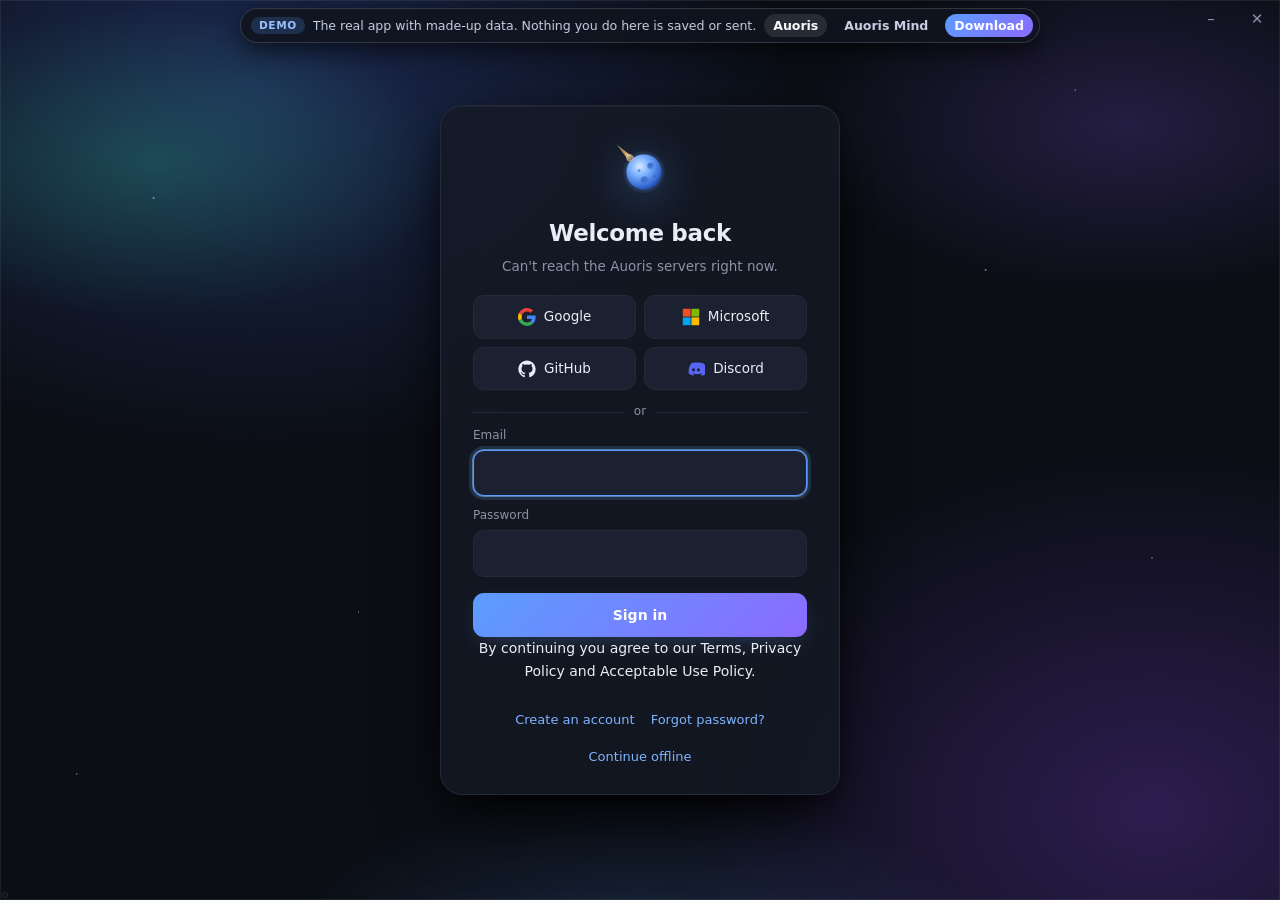
==== commit 1dba5c77: "Site: changelog v1.10.25" ====
--- a/docs/demo/index.html
+++ b/docs/demo/index.html
@@ -2,7 +2,7 @@
 <html>
 <head>
 <meta charset="utf-8">
-<meta http-equiv="Content-Security-Policy" content="default-src 'none'; script-src 'self'; style-src 'unsafe-inline'; img-src 'self' data: blob: https:; media-src 'self' data: blob: https:; font-src data:; connect-src 'self'; frame-src about: blob: data:; base-uri 'none'; form-action 'none'"><script src="demo.js" data-version="1.10.24"></script>
+<meta http-equiv="Content-Security-Policy" content="default-src 'none'; script-src 'self'; style-src 'unsafe-inline'; img-src 'self' data: blob: https:; media-src 'self' data: blob: https:; font-src data:; connect-src 'self'; frame-src about: blob: data:; base-uri 'none'; form-action 'none'"><script src="demo.js" data-version="1.10.25"></script>
 <title>Auoris</title>
 <style>
   :root {
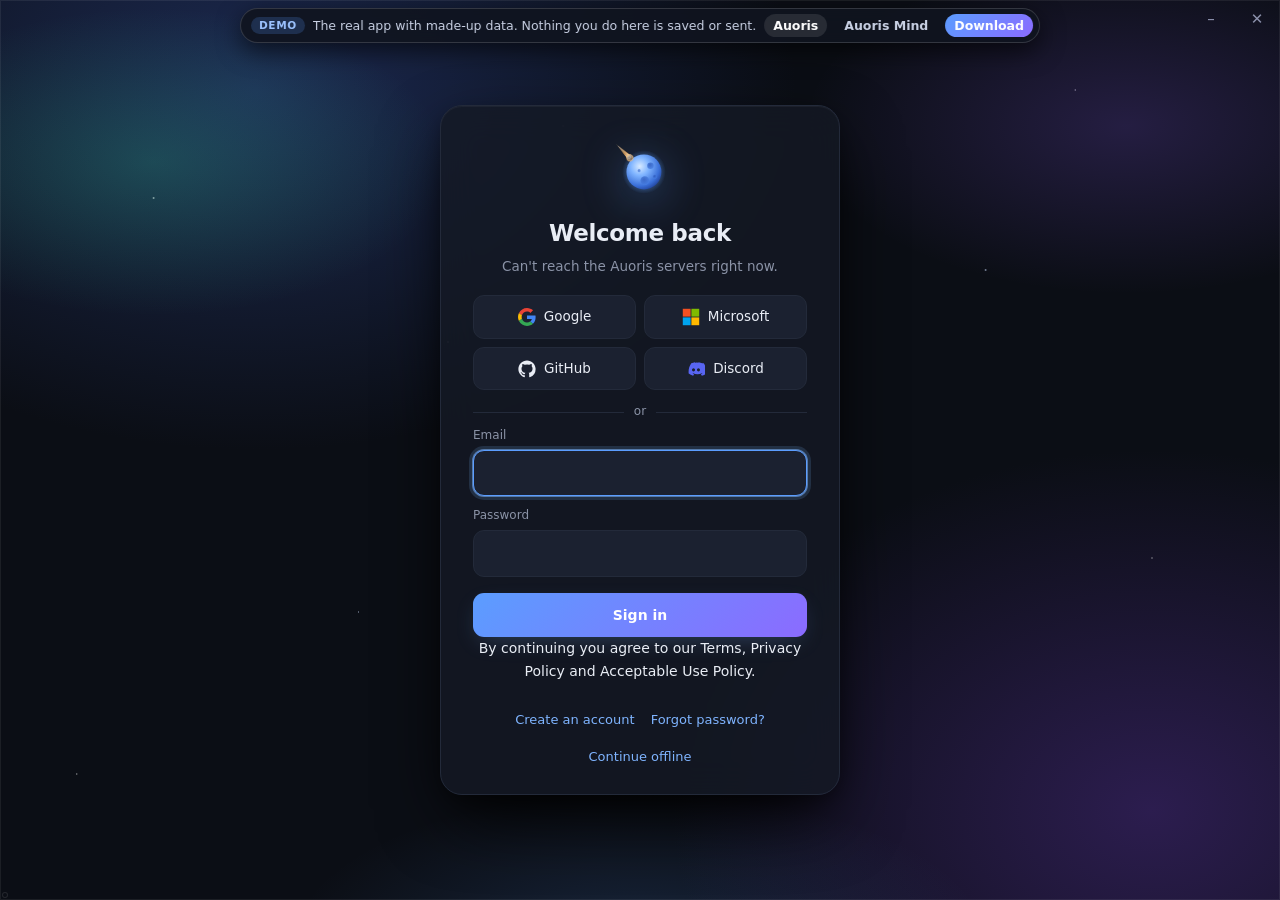
==== commit 831f97be: "Site: changelog v1.10.26" ====
--- a/docs/demo/index.html
+++ b/docs/demo/index.html
@@ -2,7 +2,7 @@
 <html>
 <head>
 <meta charset="utf-8">
-<meta http-equiv="Content-Security-Policy" content="default-src 'none'; script-src 'self'; style-src 'unsafe-inline'; img-src 'self' data: blob: https:; media-src 'self' data: blob: https:; font-src data:; connect-src 'self'; frame-src about: blob: data:; base-uri 'none'; form-action 'none'"><script src="demo.js" data-version="1.10.25"></script>
+<meta http-equiv="Content-Security-Policy" content="default-src 'none'; script-src 'self'; style-src 'unsafe-inline'; img-src 'self' data: blob: https:; media-src 'self' data: blob: https:; font-src data:; connect-src 'self'; frame-src about: blob: data:; base-uri 'none'; form-action 'none'"><script src="demo.js" data-version="1.10.26"></script>
 <title>Auoris</title>
 <style>
   :root {
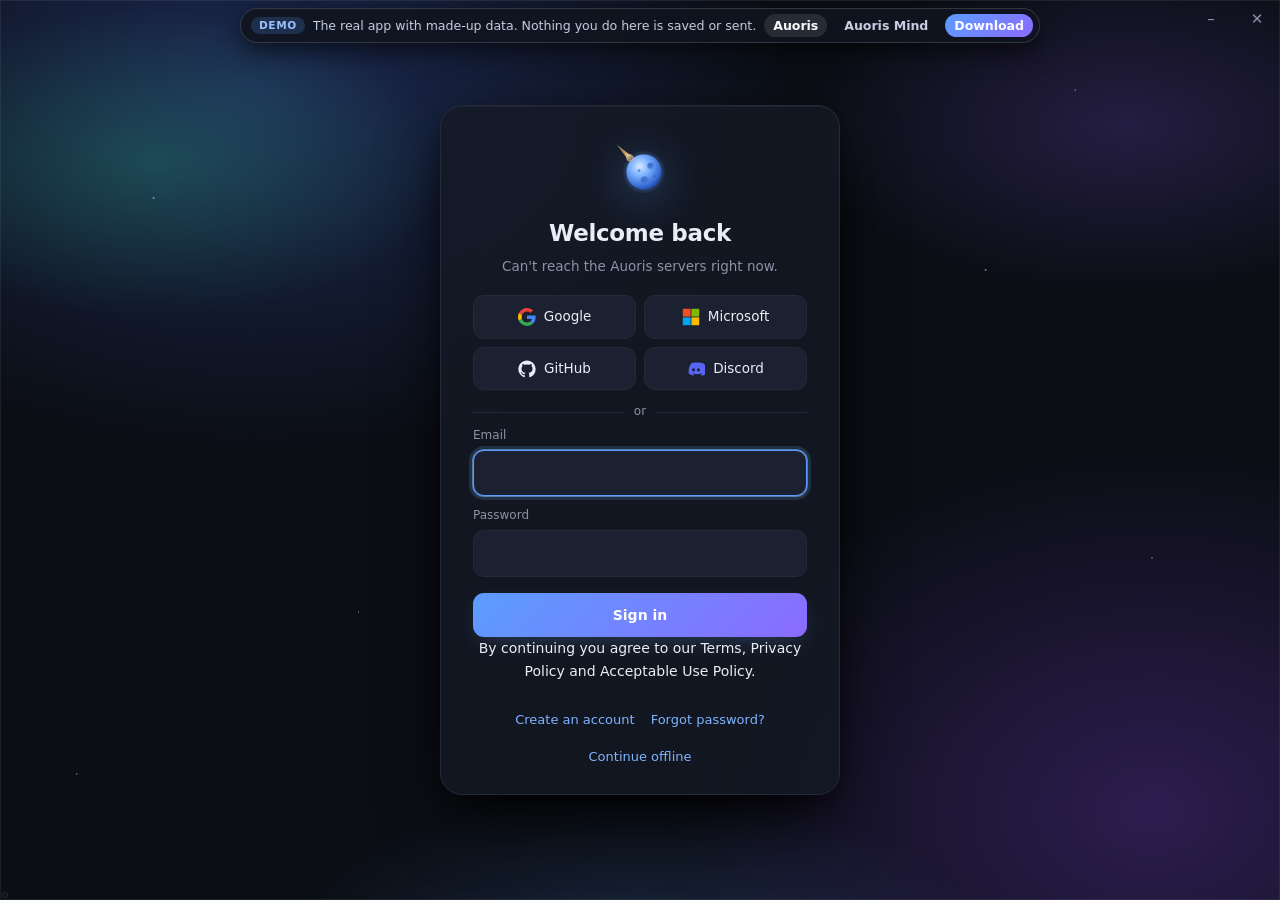
==== commit c45dda53: "Site: changelog v1.10.27" ====
--- a/docs/demo/index.html
+++ b/docs/demo/index.html
@@ -2,7 +2,7 @@
 <html>
 <head>
 <meta charset="utf-8">
-<meta http-equiv="Content-Security-Policy" content="default-src 'none'; script-src 'self'; style-src 'unsafe-inline'; img-src 'self' data: blob: https:; media-src 'self' data: blob: https:; font-src data:; connect-src 'self'; frame-src about: blob: data:; base-uri 'none'; form-action 'none'"><script src="demo.js" data-version="1.10.26"></script>
+<meta http-equiv="Content-Security-Policy" content="default-src 'none'; script-src 'self'; style-src 'unsafe-inline'; img-src 'self' data: blob: https:; media-src 'self' data: blob: https:; font-src data:; connect-src 'self'; frame-src about: blob: data:; base-uri 'none'; form-action 'none'"><script src="demo.js" data-version="1.10.27"></script>
 <title>Auoris</title>
 <style>
   :root {
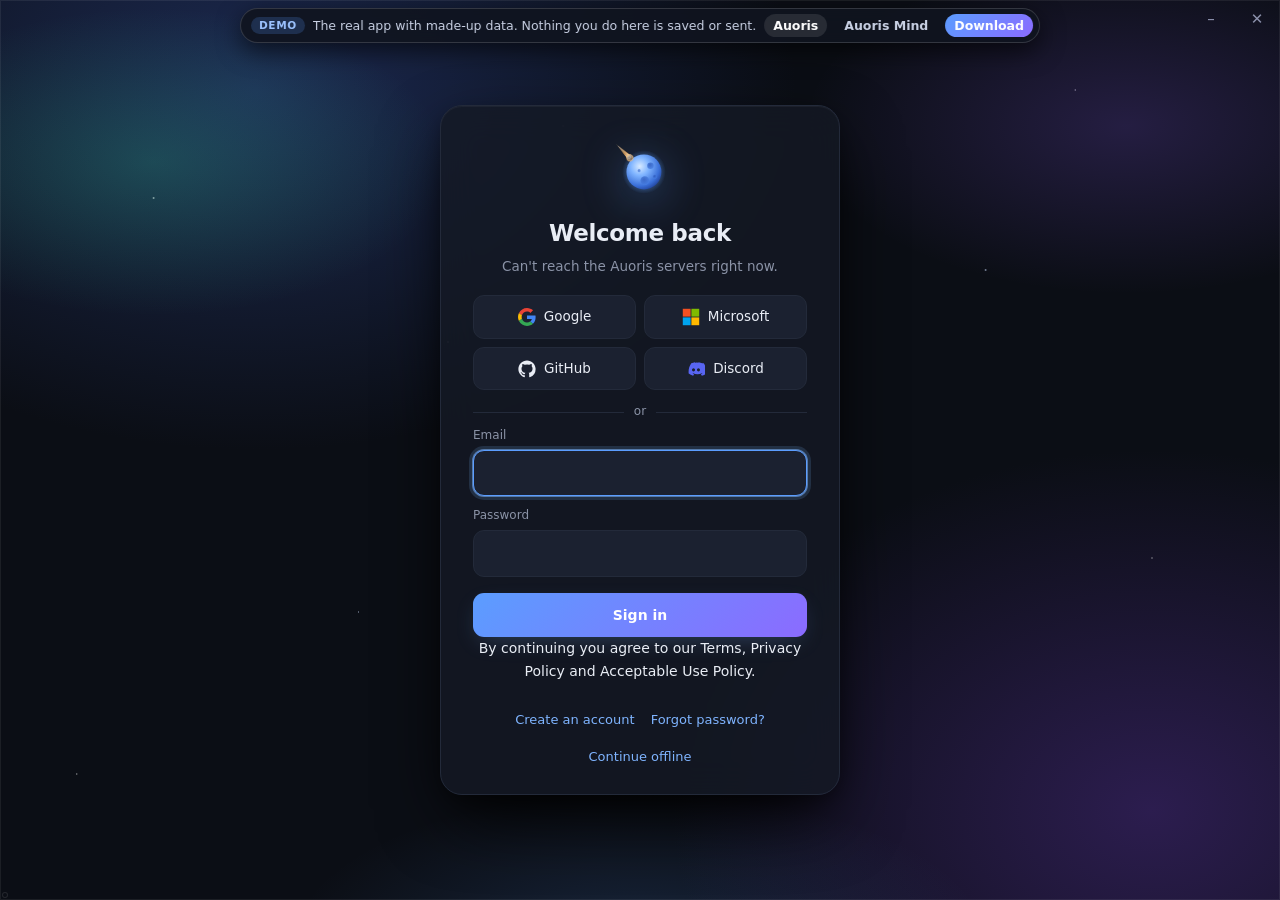
==== commit 8615b612: "Site: changelog v1.10.28" ====
--- a/docs/demo/index.html
+++ b/docs/demo/index.html
@@ -2,7 +2,7 @@
 <html>
 <head>
 <meta charset="utf-8">
-<meta http-equiv="Content-Security-Policy" content="default-src 'none'; script-src 'self'; style-src 'unsafe-inline'; img-src 'self' data: blob: https:; media-src 'self' data: blob: https:; font-src data:; connect-src 'self'; frame-src about: blob: data:; base-uri 'none'; form-action 'none'"><script src="demo.js" data-version="1.10.27"></script>
+<meta http-equiv="Content-Security-Policy" content="default-src 'none'; script-src 'self'; style-src 'unsafe-inline'; img-src 'self' data: blob: https:; media-src 'self' data: blob: https:; font-src data:; connect-src 'self'; frame-src about: blob: data:; base-uri 'none'; form-action 'none'"><script src="demo.js" data-version="1.10.28"></script>
 <title>Auoris</title>
 <style>
   :root {
